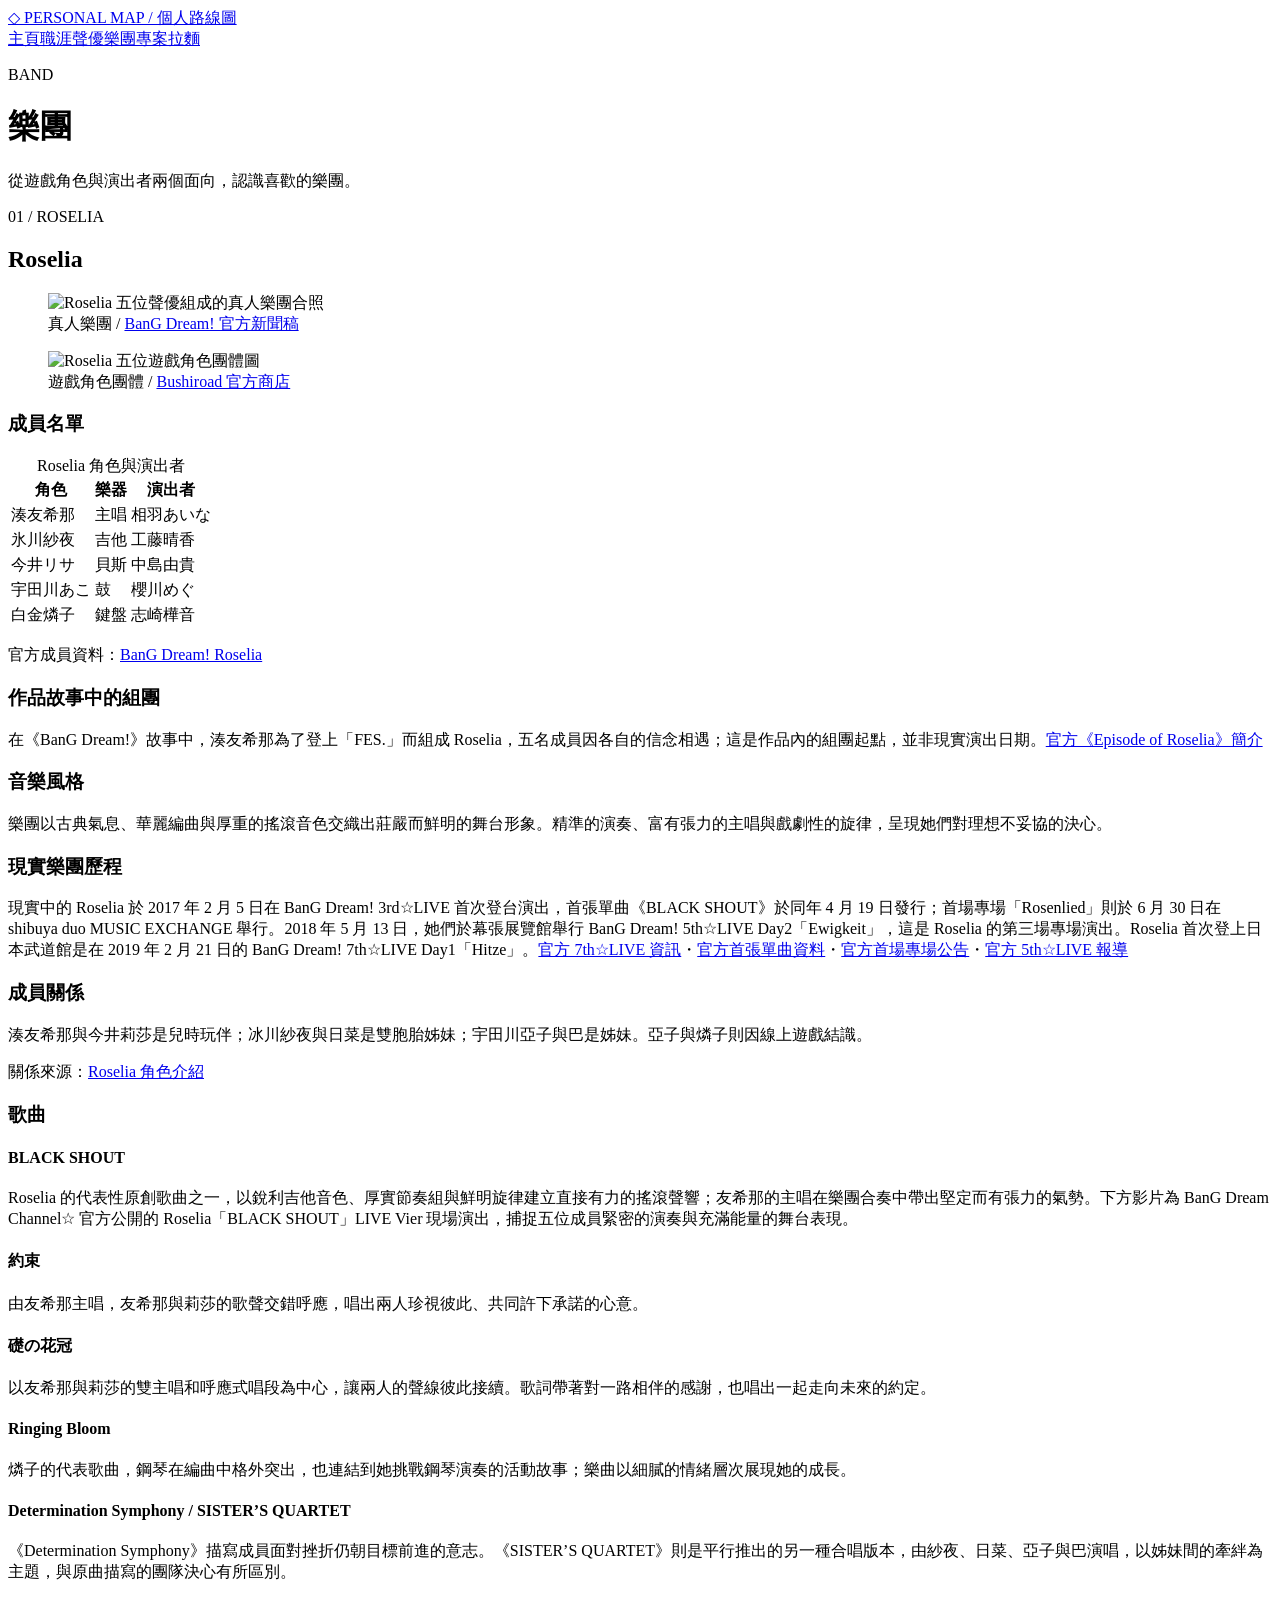
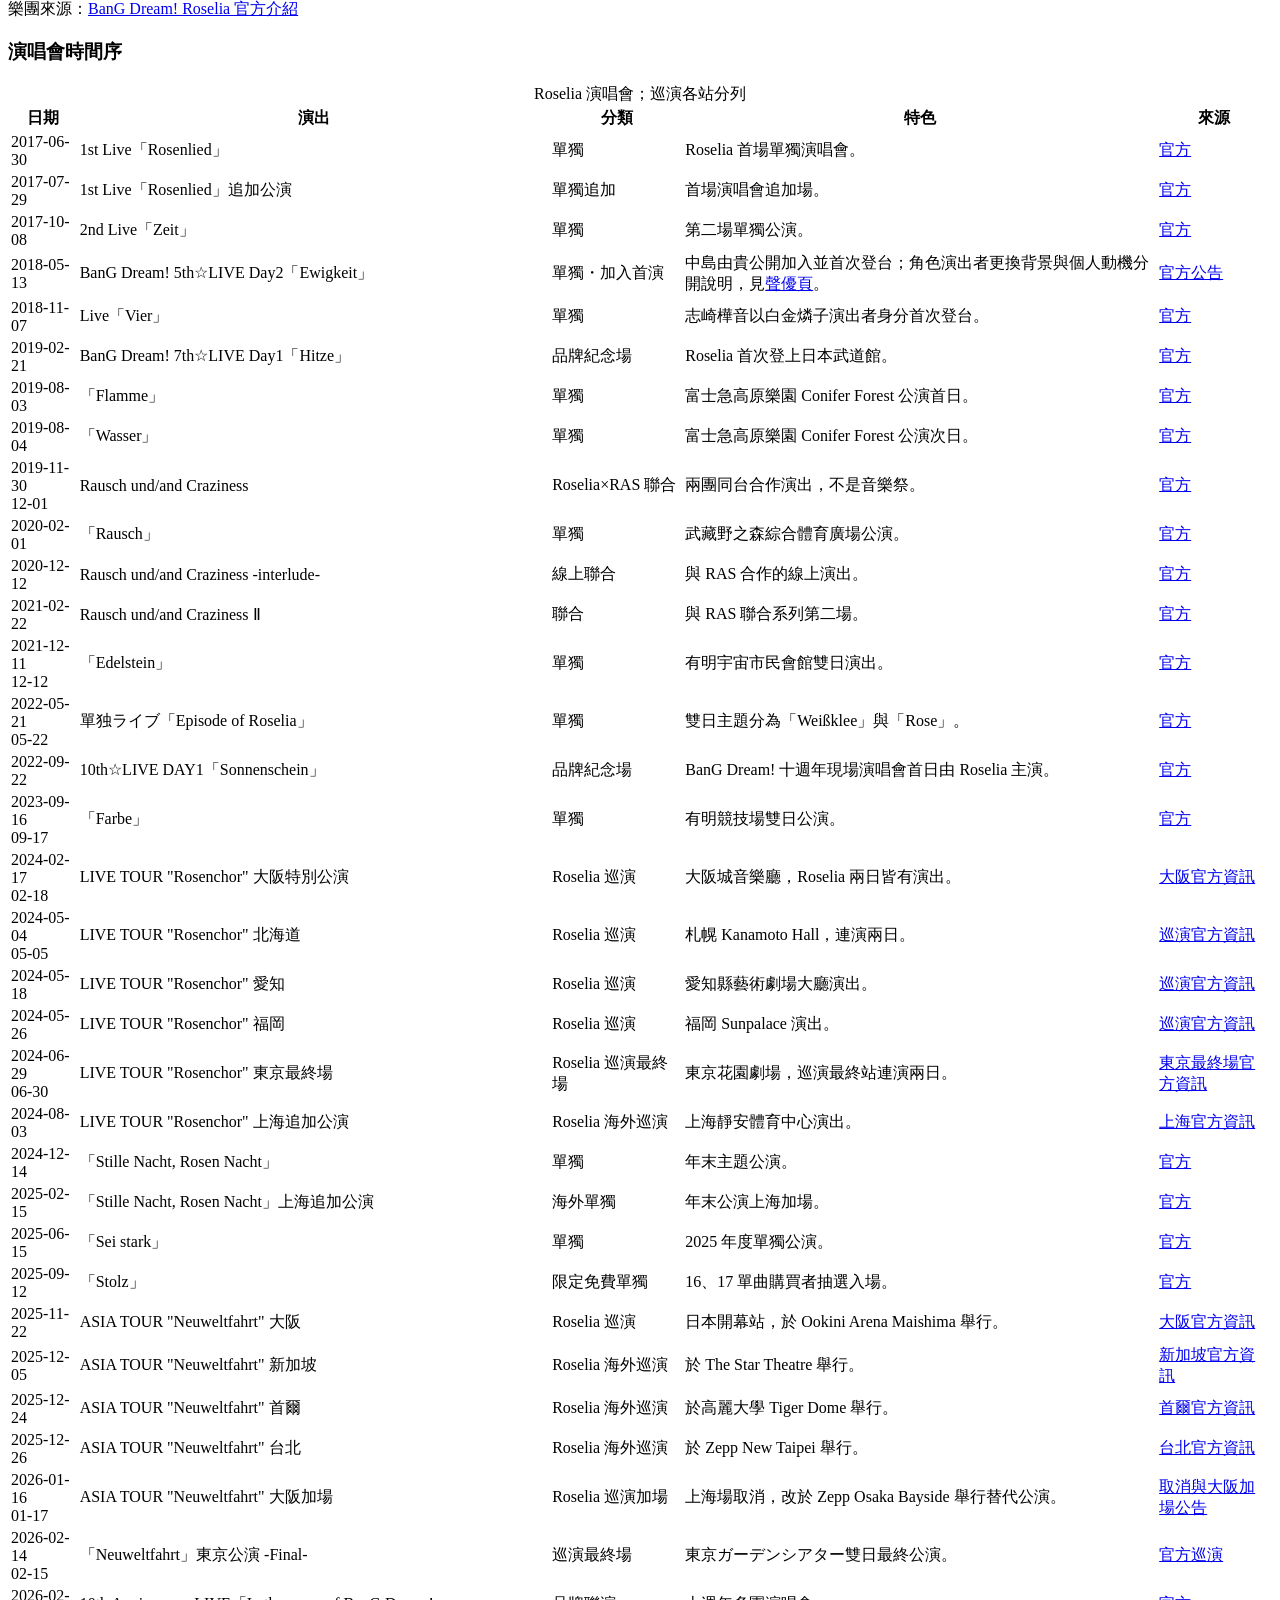
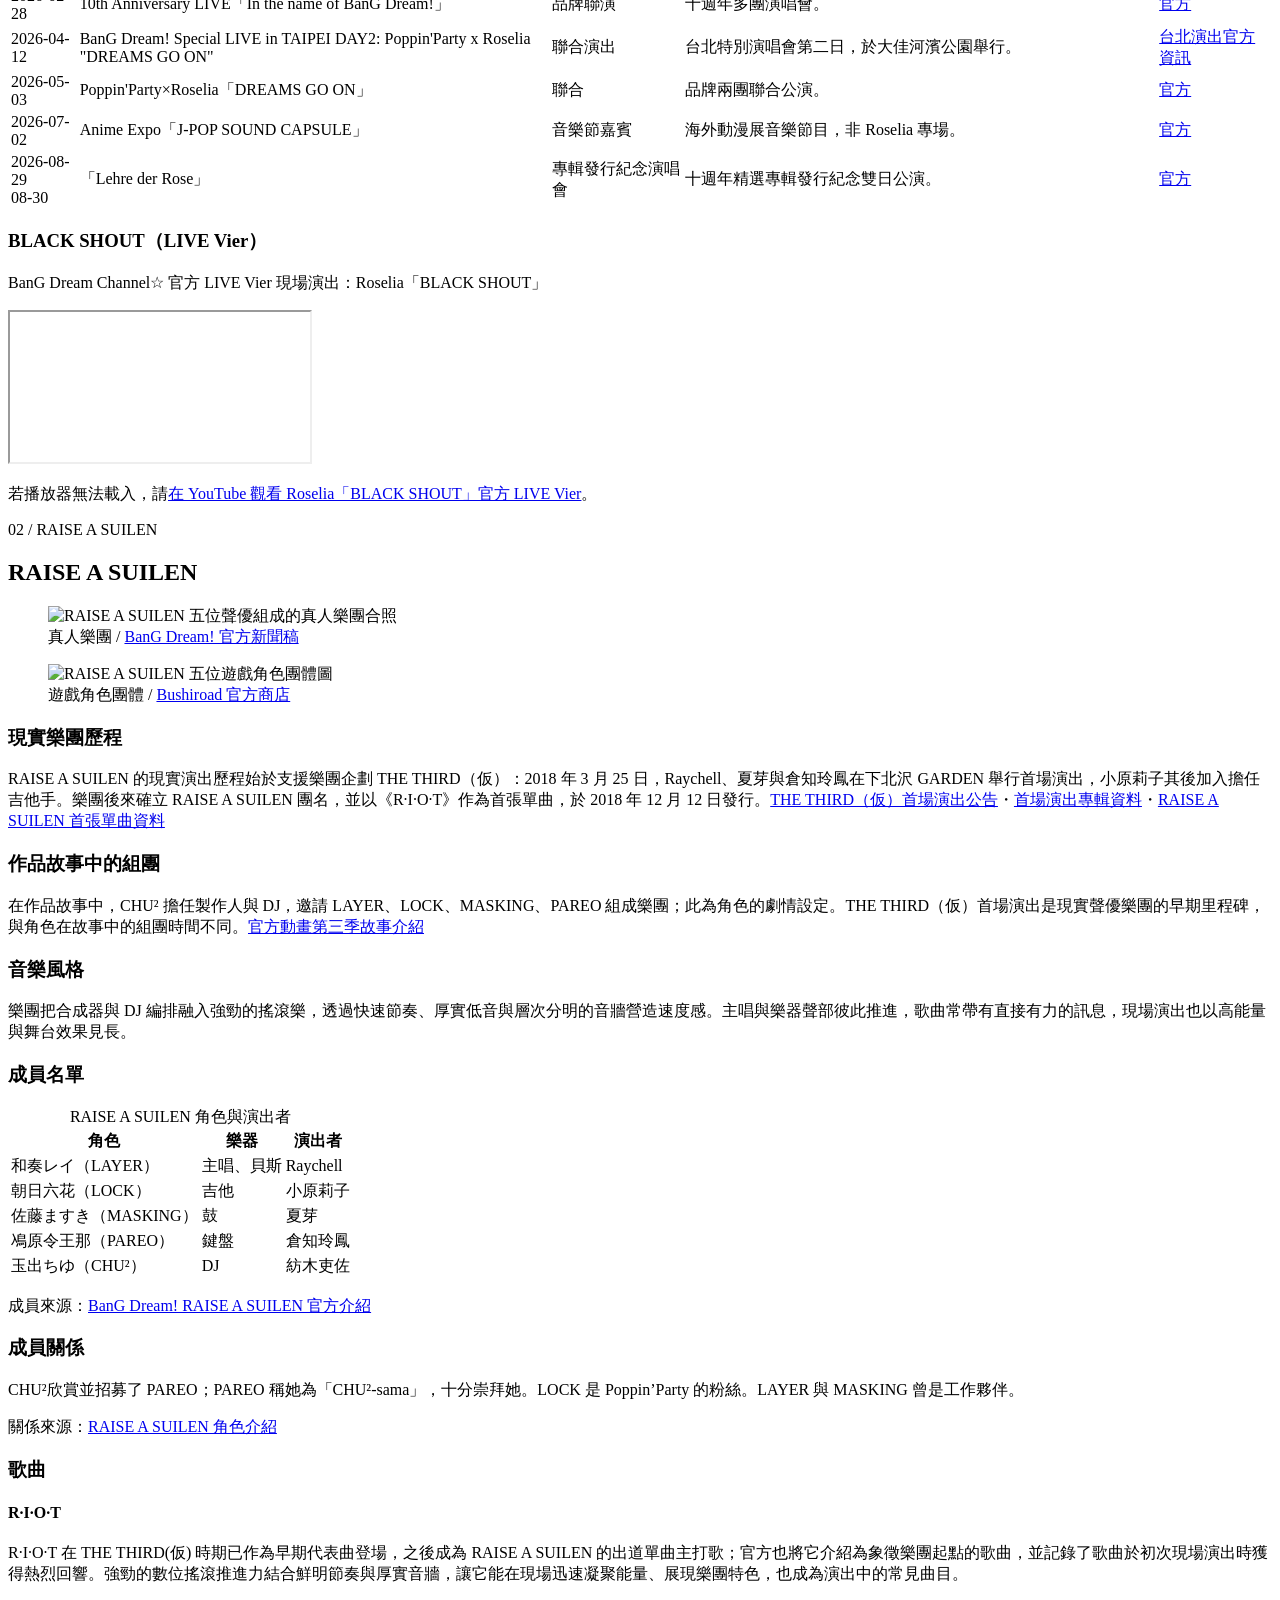
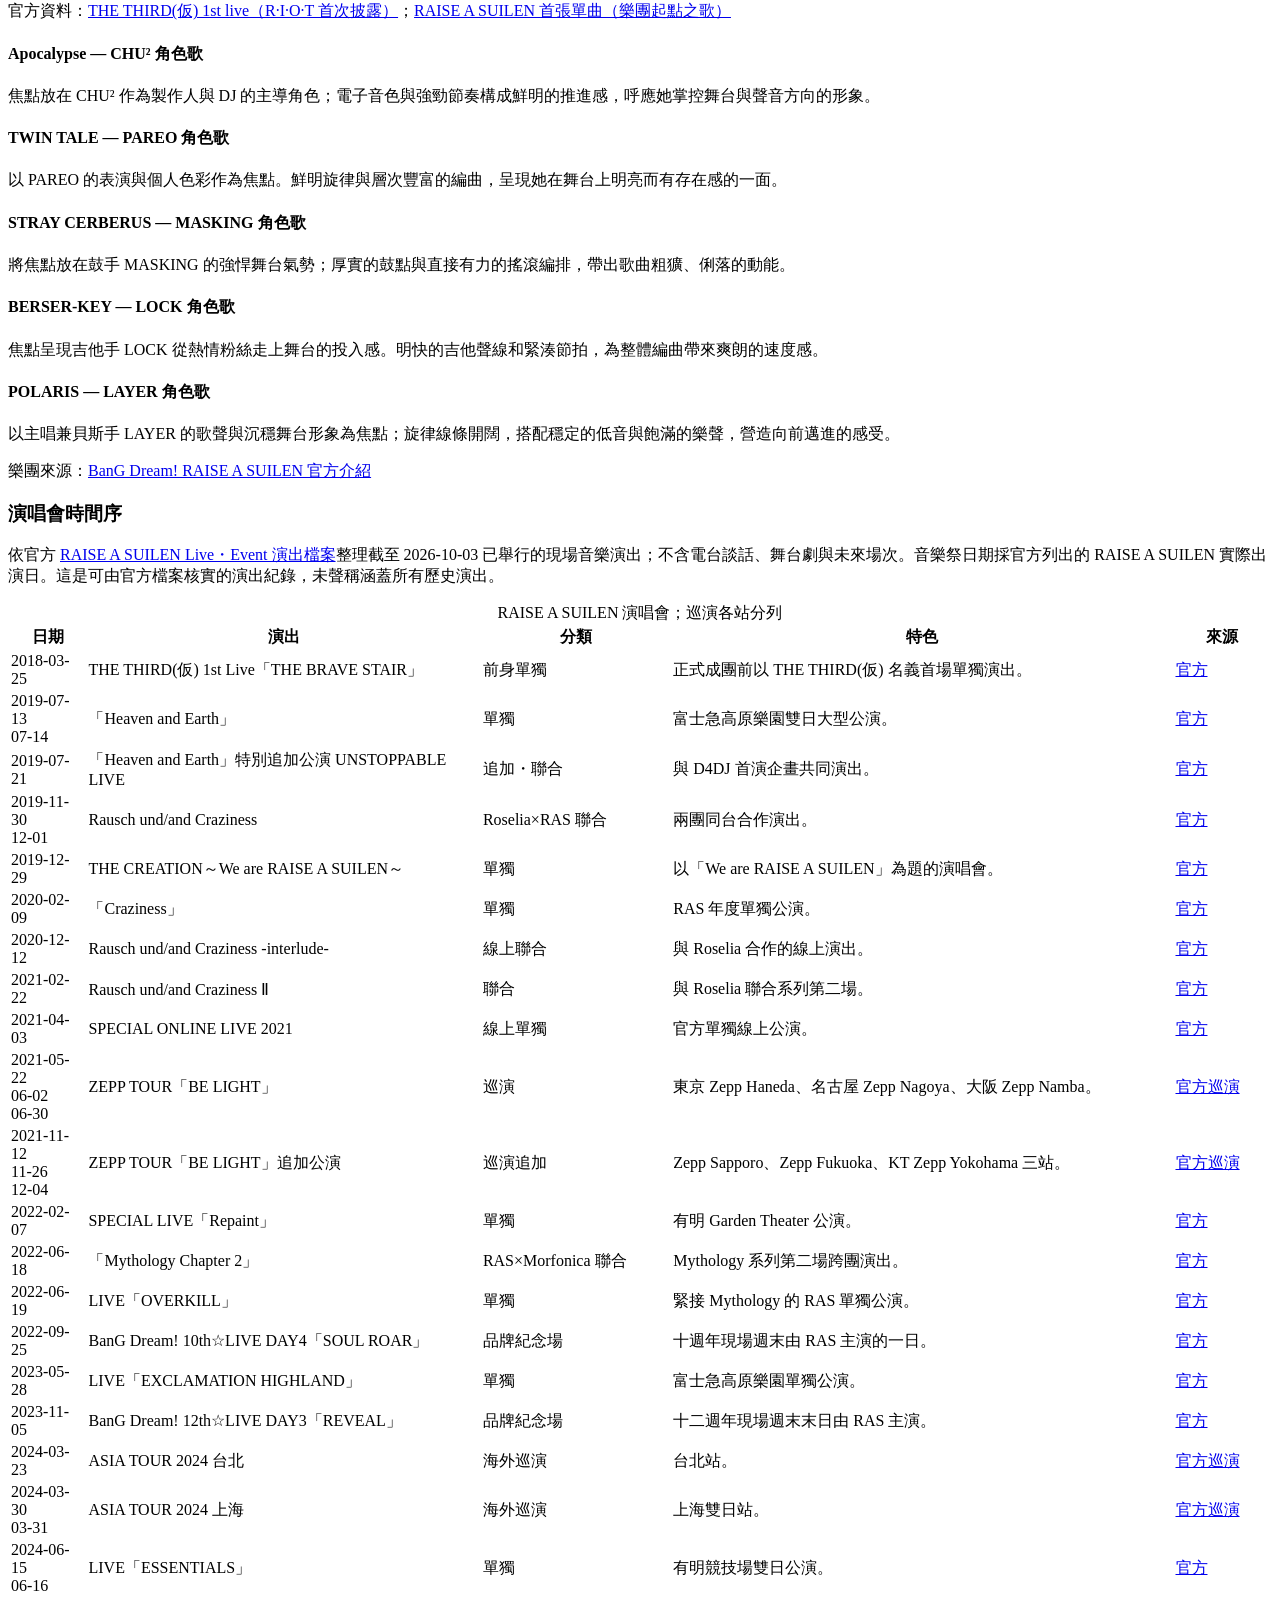
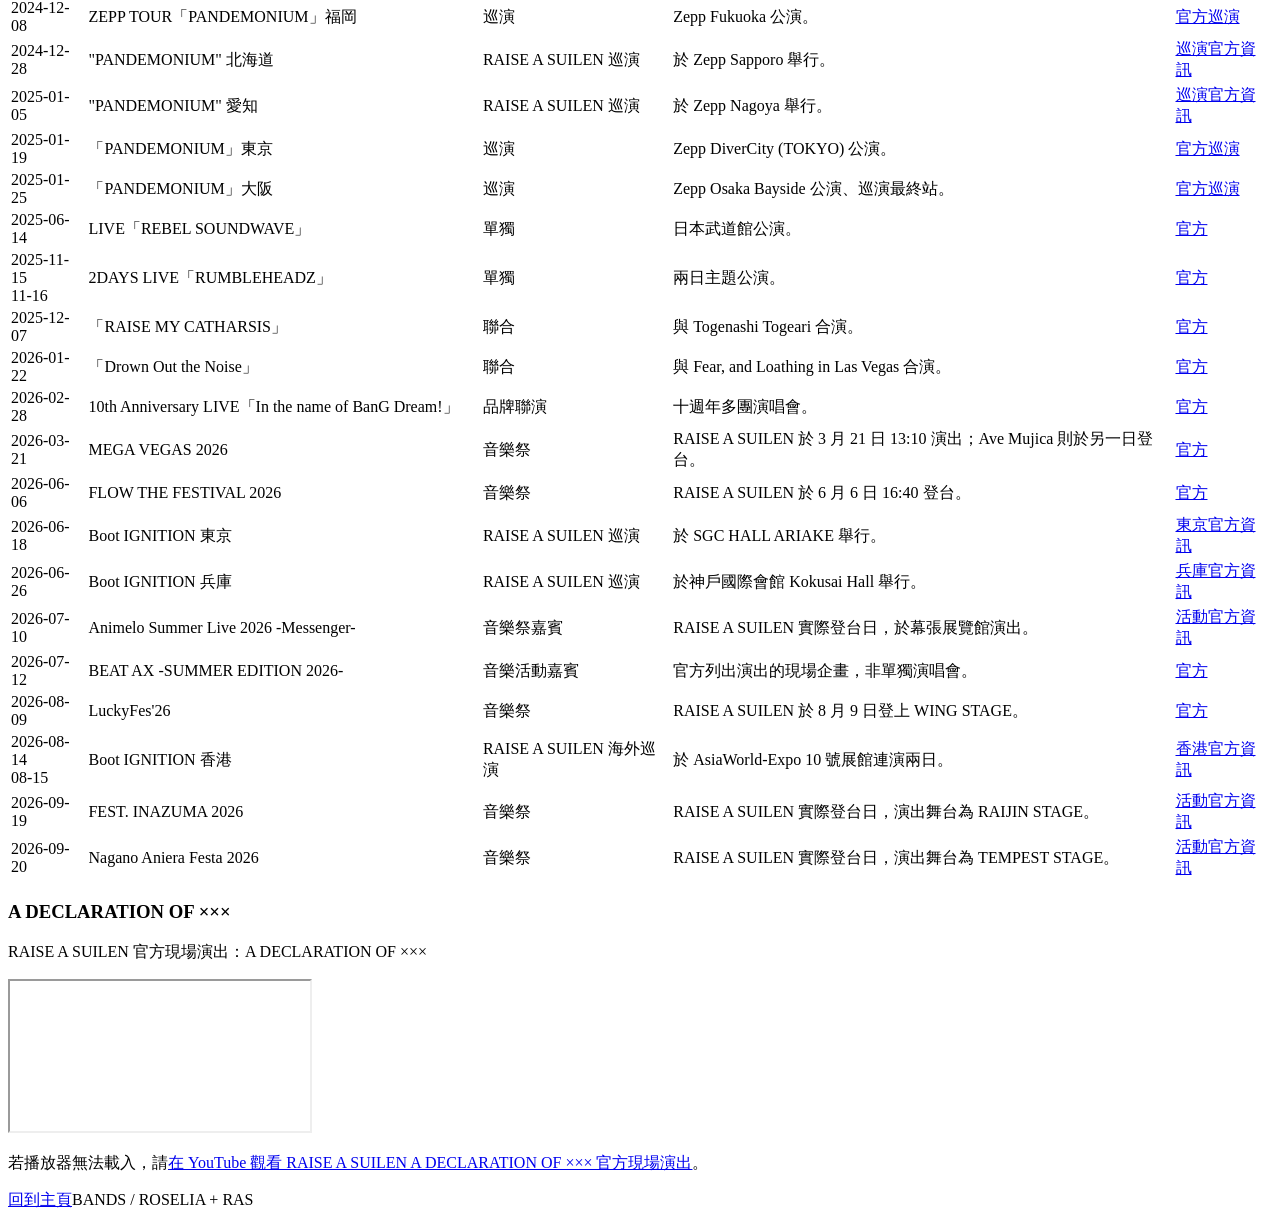
==== bands.html @ aba1ba52 "Correct Roselia live venues and RAS song labels" ====
<!doctype html>
<html lang="zh-Hant"><head><meta charset="utf-8"><meta name="viewport" content="width=device-width,initial-scale=1"><title>林玄棣｜樂團</title><link rel="stylesheet" href="style.css?v=music-3"><link rel="stylesheet" href="interior-layout.css?v=2"><link rel="stylesheet" href="bands-timeline.css?v=1"></head>
<body data-page="bands">
<div class="bands-backdrop" aria-hidden="true"><div class="bands-backdrop__image is-active"></div><div class="bands-backdrop__image"></div></div>
<div class="page"><header><a class="brand" href="index.html">◇ <span>PERSONAL MAP / 個人路線圖</span></a><nav aria-label="主要導覽"><a href="index.html">主頁</a><a href="career.html">職涯</a><a href="voice.html">聲優</a><a href="bands.html">樂團</a><a href="projects.html">專案</a><a href="ramen.html">拉麵</a></nav></header>
<main class="detail-main bands-page"><p class="mono" data-reveal>BAND</p><h1 data-reveal>樂團</h1><p class="detail-lead" data-reveal>從遊戲角色與演出者兩個面向，認識喜歡的樂團。</p>
<section class="band-section" id="roselia"><div data-reveal><p class="mono">01 / ROSELIA</p><h2>Roselia</h2></div>
<div class="band-photos"><figure data-reveal><img src="https://prcdn.freetls.fastly.net/release_image/14827/5651/14827-5651-c8d2b92e1f283f20a6f49b102847a77e-1000x666.jpg" alt="Roselia 五位聲優組成的真人樂團合照" loading="lazy" decoding="async"><figcaption>真人樂團 / <a href="https://prtimes.jp/main/html/rd/p/000005651.000014827.html" target="_blank" rel="noopener">BanG Dream! 官方新聞稿</a></figcaption></figure><figure data-reveal><img src="https://bushiroad-store.com/cdn/shop/files/2025_roselia_rgb_1400x.jpg?v=1749022330" alt="Roselia 五位遊戲角色團體圖" loading="lazy" decoding="async"><figcaption>遊戲角色團體 / <a href="https://bushiroad-store.com/pages/roselia" target="_blank" rel="noopener">Bushiroad 官方商店</a></figcaption></figure></div>
<div class="band-notes" data-reveal><h3>成員名單</h3><div class="member-wrap" data-reveal><table class="member-table"><caption>Roselia 角色與演出者</caption><thead><tr><th scope="col">角色</th><th scope="col">樂器</th><th scope="col">演出者</th></tr></thead><tbody><tr><td>湊友希那</td><td>主唱</td><td>相羽あいな</td></tr><tr><td>氷川紗夜</td><td>吉他</td><td>工藤晴香</td></tr><tr><td>今井リサ</td><td>貝斯</td><td>中島由貴</td></tr><tr><td>宇田川あこ</td><td>鼓</td><td>櫻川めぐ</td></tr><tr><td>白金燐子</td><td>鍵盤</td><td>志崎樺音</td></tr></tbody></table></div><p class="source-note">官方成員資料：<a href="https://bang-dream.com/artist/roselia/" target="_blank" rel="noopener">BanG Dream! Roselia</a></p><h3>作品故事中的組團</h3><p>在《BanG Dream!》故事中，湊友希那為了登上「FES.」而組成 Roselia，五名成員因各自的信念相遇；這是作品內的組團起點，並非現實演出日期。<a href="https://en.bang-dream.com/anime/roselia-movie/" target="_blank" rel="noopener">官方《Episode of Roselia》簡介</a></p><h3>音樂風格</h3><p>樂團以古典氣息、華麗編曲與厚重的搖滾音色交織出莊嚴而鮮明的舞台形象。精準的演奏、富有張力的主唱與戲劇性的旋律，呈現她們對理想不妥協的決心。</p><h3>現實樂團歷程</h3><p>現實中的 Roselia 於 2017 年 2 月 5 日在 BanG Dream! 3rd☆LIVE 首次登台演出，首張單曲《BLACK SHOUT》於同年 4 月 19 日發行；首場專場「Rosenlied」則於 6 月 30 日在 shibuya duo MUSIC EXCHANGE 舉行。2018 年 5 月 13 日，她們於幕張展覽館舉行 BanG Dream! 5th☆LIVE Day2「Ewigkeit」，這是 Roselia 的第三場專場演出。Roselia 首次登上日本武道館是在 2019 年 2 月 21 日的 BanG Dream! 7th☆LIVE Day1「Hitze」。<a href="https://bang-dream.com/7th-live/" target="_blank" rel="noopener">官方 7th☆LIVE 資訊</a>・<a href="https://bang-dream.com/discographies/94/" target="_blank" rel="noopener">官方首張單曲資料</a>・<a href="https://bang-dream.com/events/roselia-1st-live/" target="_blank" rel="noopener">官方首場專場公告</a>・<a href="https://bang-dream.com/news/152/" target="_blank" rel="noopener">官方 5th☆LIVE 報導</a></p><h3>成員關係</h3><p>湊友希那與今井莉莎是兒時玩伴；冰川紗夜與日菜是雙胞胎姊妹；宇田川亞子與巴是姊妹。亞子與燐子則因線上遊戲結識。</p><p class="source-note">關係來源：<a href="https://anime.bang-dream.com/3rd/character/roselia/" target="_blank" rel="noopener">Roselia 角色介紹</a></p><h3>&#27468;&#26354;</h3>
<div class="song-entry"><h4>BLACK SHOUT</h4><p>Roselia 的代表性原創歌曲之一，以銳利吉他音色、厚實節奏組與鮮明旋律建立直接有力的搖滾聲響；友希那的主唱在樂團合奏中帶出堅定而有張力的氣勢。下方影片為 BanG Dream Channel☆ 官方公開的 Roselia「BLACK SHOUT」LIVE Vier 現場演出，捕捉五位成員緊密的演奏與充滿能量的舞台表現。</p></div>
<div class="song-entry"><h4>&#32004;&#26463;</h4><p>由友希那主唱，友希那與莉莎的歌聲交錯呼應，唱出兩人珍視彼此、共同許下承諾的心意。</p></div>
<div class="song-entry"><h4>&#30990;&#12398;&#33457;&#20896;</h4><p>以友希那與莉莎的雙主唱和呼應式唱段為中心，讓兩人的聲線彼此接續。歌詞帶著對一路相伴的感謝，也唱出一起走向未來的約定。</p></div>
<div class="song-entry"><h4>Ringing Bloom</h4><p>燐子的代表歌曲，鋼琴在編曲中格外突出，也連結到她挑戰鋼琴演奏的活動故事；樂曲以細膩的情緒層次展現她的成長。</p></div>
<div class="song-entry"><h4>Determination Symphony / SISTER&#8217;S QUARTET</h4><p>《Determination Symphony》描寫成員面對挫折仍朝目標前進的意志。《SISTER’S QUARTET》則是平行推出的另一種合唱版本，由紗夜、日菜、亞子與巴演唱，以姊妹間的牽絆為主題，與原曲描寫的團隊決心有所區別。</p></div>
<p class="source-note">樂團來源：<a href="https://bang-dream.com/artist/roselia/" target="_blank" rel="noopener">BanG Dream! Roselia 官方介紹</a></p><h3>演唱會時間序</h3><div class="member-wrap"><table class="member-table concert-table"><caption>Roselia 演唱會；巡演各站分列</caption><thead><tr><th>日期</th><th>演出</th><th>分類</th><th>特色</th><th>來源</th></tr></thead><tbody>
<tr><td>2017-06-30</td><td>1st Live「Rosenlied」</td><td>單獨</td><td>Roselia 首場單獨演唱會。</td><td><a href="https://bang-dream.com/events/roselia-1st-live/">官方</a></td></tr><tr><td>2017-07-29</td><td>1st Live「Rosenlied」追加公演</td><td>單獨追加</td><td>首場演唱會追加場。</td><td><a href="https://bang-dream.com/events/roselia-1st-live-rosenlied-add/">官方</a></td></tr><tr><td>2017-10-08</td><td>2nd Live「Zeit」</td><td>單獨</td><td>第二場單獨公演。</td><td><a href="https://bang-dream.com/roselia-2nd-live">官方</a></td></tr><tr><td>2018-05-13</td><td>BanG Dream! 5th☆LIVE Day2「Ewigkeit」</td><td>單獨・加入首演</td><td>中島由貴公開加入並首次登台；角色演出者更換背景與個人動機分開說明，見<a href="voice.html#yuki">聲優頁</a>。</td><td><a href="https://bang-dream.com/news/152/">官方公告</a></td></tr><tr><td>2018-11-07</td><td>Live「Vier」</td><td>單獨</td><td>志崎樺音以白金燐子演出者身分首次登台。</td><td><a href="https://bang-dream.com/events/vier/">官方</a></td></tr><tr><td>2019-02-21</td><td>BanG Dream! 7th☆LIVE Day1「Hitze」</td><td>品牌紀念場</td><td>Roselia 首次登上日本武道館。</td><td><a href="https://bang-dream.com/7th-live/">官方</a></td></tr><tr><td>2019-08-03</td><td>「Flamme」</td><td>單獨</td><td>富士急高原樂園 Conifer Forest 公演首日。</td><td><a href="https://bang-dream.com/rose_sp">官方</a></td></tr><tr><td>2019-08-04</td><td>「Wasser」</td><td>單獨</td><td>富士急高原樂園 Conifer Forest 公演次日。</td><td><a href="https://bang-dream.com/rose_sp">官方</a></td></tr><tr><td>2019-11-30<br>12-01</td><td>Rausch und/and Craziness</td><td>Roselia×RAS 聯合</td><td>兩團同台合作演出，不是音樂祭。</td><td><a href="https://bang-dream.com/events/ruc/">官方</a></td></tr><tr><td>2020-02-01</td><td>「Rausch」</td><td>單獨</td><td>武藏野之森綜合體育廣場公演。</td><td><a href="https://bang-dream.com/events/roselia_rausch/">官方</a></td></tr><tr><td>2020-12-12</td><td>Rausch und/and Craziness -interlude-</td><td>線上聯合</td><td>與 RAS 合作的線上演出。</td><td><a href="https://bang-dream.com/events/ruc_interlude/">官方</a></td></tr><tr><td>2021-02-22</td><td>Rausch und/and Craziness Ⅱ</td><td>聯合</td><td>與 RAS 聯合系列第二場。</td><td><a href="https://bang-dream.com/events/ruc2/">官方</a></td></tr><tr><td>2021-12-11<br>12-12</td><td>「Edelstein」</td><td>單獨</td><td>有明宇宙市民會館雙日演出。</td><td><a href="https://bang-dream.com/events/roselia2021/">官方</a></td></tr><tr><td>2022-05-21<br>05-22</td><td>單独ライブ「Episode of Roselia」</td><td>單獨</td><td>雙日主題分為「Wei&#223;klee」與「Rose」。</td><td><a href="https://bang-dream.com/events/live_eor/">官方</a></td></tr><tr><td>2022-09-22</td><td>10th☆LIVE DAY1「Sonnenschein」</td><td>品牌紀念場</td><td>BanG Dream! 十週年現場演唱會首日由 Roselia 主演。</td><td><a href="https://bang-dream.com/10th-live">官方</a></td></tr><tr><td>2023-09-16<br>09-17</td><td>「Farbe」</td><td>單獨</td><td>有明競技場雙日公演。</td><td><a href="https://bang-dream.com/events/roselia_2023/">官方</a></td></tr><tr><td>2024-02-17<br>02-18</td><td>LIVE TOUR "Rosenchor" 大阪特別公演</td><td>Roselia 巡演</td><td>大阪城音樂廳，Roselia 兩日皆有演出。</td><td><a href="https://bang-dream.com/rosenchor-osaka/" target="_blank" rel="noopener">大阪官方資訊</a></td></tr><tr><td>2024-05-04<br>05-05</td><td>LIVE TOUR "Rosenchor" 北海道</td><td>Roselia 巡演</td><td>札幌 Kanamoto Hall，連演兩日。</td><td><a href="https://bang-dream.com/rosenchor/" target="_blank" rel="noopener">巡演官方資訊</a></td></tr><tr><td>2024-05-18</td><td>LIVE TOUR "Rosenchor" 愛知</td><td>Roselia 巡演</td><td>愛知縣藝術劇場大廳演出。</td><td><a href="https://bang-dream.com/rosenchor/" target="_blank" rel="noopener">巡演官方資訊</a></td></tr><tr><td>2024-05-26</td><td>LIVE TOUR "Rosenchor" 福岡</td><td>Roselia 巡演</td><td>福岡 Sunpalace 演出。</td><td><a href="https://bang-dream.com/rosenchor/" target="_blank" rel="noopener">巡演官方資訊</a></td></tr><tr><td>2024-06-29<br>06-30</td><td>LIVE TOUR "Rosenchor" 東京最終場</td><td>Roselia 巡演最終場</td><td>東京花園劇場，巡演最終站連演兩日。</td><td><a href="https://bang-dream.com/rosenchor-tokyo/" target="_blank" rel="noopener">東京最終場官方資訊</a></td></tr><tr><td>2024-08-03</td><td>LIVE TOUR "Rosenchor" 上海追加公演</td><td>Roselia 海外巡演</td><td>上海靜安體育中心演出。</td><td><a href="https://bang-dream.com/rosenchor-shanghai/" target="_blank" rel="noopener">上海官方資訊</a></td></tr><tr><td>2024-12-14</td><td>「Stille Nacht, Rosen Nacht」</td><td>單獨</td><td>年末主題公演。</td><td><a href="https://bang-dream.com/events/roselia2024winter/">官方</a></td></tr><tr><td>2025-02-15</td><td>「Stille Nacht, Rosen Nacht」上海追加公演</td><td>海外單獨</td><td>年末公演上海加場。</td><td><a href="https://bang-dream.com/events/rosen-nacht_shanghai/">官方</a></td></tr><tr><td>2025-06-15</td><td>「Sei stark」</td><td>單獨</td><td>2025 年度單獨公演。</td><td><a href="https://bang-dream.com/events/roselia2025live/">官方</a></td></tr><tr><td>2025-09-12</td><td>「Stolz」</td><td>限定免費單獨</td><td>16、17 單曲購買者抽選入場。</td><td><a href="https://bang-dream.com/events/roselia_2025free/">官方</a></td></tr><tr><td>2025-11-22</td><td>ASIA TOUR "Neuweltfahrt" 大阪</td><td>Roselia 巡演</td><td>日本開幕站，於 Ookini Arena Maishima 舉行。</td><td><a href="https://bang-dream.com/neuweltfahrt-osaka/" target="_blank" rel="noopener">大阪官方資訊</a></td></tr><tr><td>2025-12-05</td><td>ASIA TOUR "Neuweltfahrt" 新加坡</td><td>Roselia 海外巡演</td><td>於 The Star Theatre 舉行。</td><td><a href="https://bang-dream.com/neuweltfahrt-singapore/" target="_blank" rel="noopener">新加坡官方資訊</a></td></tr><tr><td>2025-12-24</td><td>ASIA TOUR "Neuweltfahrt" 首爾</td><td>Roselia 海外巡演</td><td>於高麗大學 Tiger Dome 舉行。</td><td><a href="https://bang-dream.com/neuweltfahrt-seoul/" target="_blank" rel="noopener">首爾官方資訊</a></td></tr><tr><td>2025-12-26</td><td>ASIA TOUR "Neuweltfahrt" 台北</td><td>Roselia 海外巡演</td><td>於 Zepp New Taipei 舉行。</td><td><a href="https://bang-dream.com/neuweltfahrt-taipei/" target="_blank" rel="noopener">台北官方資訊</a></td></tr><tr><td>2026-01-16<br>01-17</td><td>ASIA TOUR "Neuweltfahrt" 大阪加場</td><td>Roselia 巡演加場</td><td>上海場取消，改於 Zepp Osaka Bayside 舉行替代公演。</td><td><a href="https://bang-dream.com/neuweltfahrt-osaka-202601/" target="_blank" rel="noopener">取消與大阪加場公告</a></td></tr><tr><td>2026-02-14<br>02-15</td><td>「Neuweltfahrt」東京公演 -Final-</td><td>巡演最終場</td><td>東京ガーデンシアター雙日最終公演。</td><td><a href="https://bang-dream.com/neuweltfahrt-tokyo/">官方巡演</a></td></tr><tr><td>2026-02-28</td><td>10th Anniversary LIVE「In the name of BanG Dream!」</td><td>品牌聯演</td><td>十週年多團演唱會。</td><td><a href="https://bang-dream.com/events/bangdream-10th-anniversary-live/">官方</a></td></tr><tr><td>2026-04-12</td><td>BanG Dream! Special LIVE in TAIPEI DAY2: Poppin'Party x Roselia "DREAMS GO ON"</td><td>聯合演出</td><td>台北特別演唱會第二日，於大佳河濱公園舉行。</td><td><a href="https://bang-dream.com/bsl-taipei2026" target="_blank" rel="noopener">台北演出官方資訊</a></td></tr><tr><td>2026-05-03</td><td>Poppin&#039;Party×Roselia「DREAMS GO ON」</td><td>聯合</td><td>品牌兩團聯合公演。</td><td><a href="https://bang-dream.com/events/ppp-roselia2026/">官方</a></td></tr><tr><td>2026-07-02</td><td>Anime Expo「J-POP SOUND CAPSULE」</td><td>音樂節嘉賓</td><td>海外動漫展音樂節目，非 Roselia 專場。</td><td><a href="https://bang-dream.com/events/jsc2026/">官方</a></td></tr><tr><td>2026-08-29<br>08-30</td><td>「Lehre der Rose」</td><td>專輯發行紀念演唱會</td><td>十週年精選專輯發行紀念雙日公演。</td><td><a href="https://bang-dream.com/events/lehre-der-rose/">官方</a></td></tr>
</tbody></table></div></div>


<div class="video-block" data-reveal><h3>BLACK SHOUT（LIVE Vier）</h3><p class="video-credit">BanG Dream Channel☆ 官方 LIVE Vier 現場演出：Roselia「BLACK SHOUT」</p><div class="video-frame"><iframe src="https://www.youtube-nocookie.com/embed/p6XVF7fkoGM" title="Roselia「BLACK SHOUT」官方 LIVE Vier（BanG Dream Channel☆）" loading="lazy" referrerpolicy="strict-origin-when-cross-origin" allow="accelerometer; clipboard-write; encrypted-media; gyroscope; picture-in-picture; web-share" allowfullscreen></iframe></div><p class="source-note">若播放器無法載入，請<a href="https://www.youtube.com/watch?v=p6XVF7fkoGM" target="_blank" rel="noopener">在 YouTube 觀看 Roselia「BLACK SHOUT」官方 LIVE Vier</a>。</p></div>
</section>
<section class="band-section" id="ras"><div data-reveal><p class="mono">02 / RAISE A SUILEN</p><h2>RAISE A SUILEN</h2></div>
<div class="band-photos"><figure data-reveal><img src="https://prtimes.jp/i/14827/2502/resize/d14827-2502-326758-1.jpg" alt="RAISE A SUILEN 五位聲優組成的真人樂團合照" loading="lazy" decoding="async"><figcaption>真人樂團 / <a href="https://prtimes.jp/main/html/rd/p/000002502.000014827.html" target="_blank" rel="noopener">BanG Dream! 官方新聞稿</a></figcaption></figure><figure data-reveal><img src="https://bushiroad-store.com/cdn/shop/files/2025_RAS_RGB.jpg?v=1749022330" alt="RAISE A SUILEN 五位遊戲角色團體圖" loading="lazy" decoding="async"><figcaption>遊戲角色團體 / <a href="https://bushiroad-store.com/products/2000088873822" target="_blank" rel="noopener">Bushiroad 官方商店</a></figcaption></figure></div>
<div class="band-notes" data-reveal><h3>現實樂團歷程</h3><p>RAISE A SUILEN 的現實演出歷程始於支援樂團企劃 THE THIRD（仮）：2018 年 3 月 25 日，Raychell、夏芽與倉知玲鳳在下北沢 GARDEN 舉行首場演出，小原莉子其後加入擔任吉他手。樂團後來確立 RAISE A SUILEN 團名，並以《R·I·O·T》作為首張單曲，於 2018 年 12 月 12 日發行。<a href="https://bang-dream.com/events/the-third1strive/" target="_blank" rel="noopener">THE THIRD（仮）首場演出公告</a>・<a href="https://bang-dream.com/discographies/460/" target="_blank" rel="noopener">首場演出專輯資料</a>・<a href="https://bang-dream.com/discographies/634/" target="_blank" rel="noopener">RAISE A SUILEN 首張單曲資料</a></p><h3>作品故事中的組團</h3><p>在作品故事中，CHU² 擔任製作人與 DJ，邀請 LAYER、LOCK、MASKING、PAREO 組成樂團；此為角色的劇情設定。THE THIRD（仮）首場演出是現實聲優樂團的早期里程碑，與角色在故事中的組團時間不同。<a href="https://anime.bang-dream.com/3rd/story/" target="_blank" rel="noopener">官方動畫第三季故事介紹</a></p><h3>音樂風格</h3><p>樂團把合成器與 DJ 編排融入強勁的搖滾樂，透過快速節奏、厚實低音與層次分明的音牆營造速度感。主唱與樂器聲部彼此推進，歌曲常帶有直接有力的訊息，現場演出也以高能量與舞台效果見長。</p><h3>成員名單</h3><div class="member-wrap" data-reveal><table class="member-table"><caption>RAISE A SUILEN 角色與演出者</caption><thead><tr><th scope="col">角色</th><th scope="col">樂器</th><th scope="col">演出者</th></tr></thead><tbody><tr><td>和奏レイ（LAYER）</td><td>主唱、貝斯</td><td>Raychell</td></tr><tr><td>朝日六花（LOCK）</td><td>吉他</td><td>小原莉子</td></tr><tr><td>佐藤ますき（MASKING）</td><td>鼓</td><td>夏芽</td></tr><tr><td>鳰原令王那（PAREO）</td><td>鍵盤</td><td>倉知玲鳳</td></tr><tr><td>玉出ちゆ（CHU²）</td><td>DJ</td><td>紡木吏佐</td></tr></tbody></table></div><p class="source-note">成員來源：<a href="https://bang-dream.com/artist/raise-a-suilen/" target="_blank" rel="noopener">BanG Dream! RAISE A SUILEN 官方介紹</a></p><h3>成員關係</h3><p>CHU²欣賞並招募了 PAREO；PAREO 稱她為「CHU²-sama」，十分崇拜她。LOCK 是 Poppin’Party 的粉絲。LAYER 與 MASKING 曾是工作夥伴。</p><p class="source-note">關係來源：<a href="https://anime.bang-dream.com/3rd/character/raise-a-suilen/" target="_blank" rel="noopener">RAISE A SUILEN 角色介紹</a></p><h3>&#27468;&#26354;</h3>
<div class="song-entry"><h4>R·I·O·T</h4><p>R·I·O·T 在 THE THIRD(仮) 時期已作為早期代表曲登場，之後成為 RAISE A SUILEN 的出道單曲主打歌；官方也將它介紹為象徵樂團起點的歌曲，並記錄了歌曲於初次現場演出時獲得熱烈回響。強勁的數位搖滾推進力結合鮮明節奏與厚實音牆，讓它能在現場迅速凝聚能量、展現樂團特色，也成為演出中的常見曲目。</p><p class="source-note">官方資料：<a href="https://bang-dream.com/discographies/460/" target="_blank" rel="noopener">THE THIRD(仮) 1st live（R·I·O·T 首次披露）</a>；<a href="https://bang-dream.com/discographies/634/" target="_blank" rel="noopener">RAISE A SUILEN 首張單曲（樂團起點之歌）</a></p></div><div class="song-entry"><h4>Apocalypse &#8212; CHU&#178; &#35282;&#33394;&#27468;</h4><p>焦點放在 CHU² 作為製作人與 DJ 的主導角色；電子音色與強勁節奏構成鮮明的推進感，呼應她掌控舞台與聲音方向的形象。</p></div>
<div class="song-entry"><h4>TWIN TALE &#8212; PAREO &#35282;&#33394;&#27468;</h4><p>以 PAREO 的表演與個人色彩作為焦點。鮮明旋律與層次豐富的編曲，呈現她在舞台上明亮而有存在感的一面。</p></div>
<div class="song-entry"><h4>STRAY CERBERUS &#8212; MASKING &#35282;&#33394;&#27468;</h4><p>將焦點放在鼓手 MASKING 的強悍舞台氣勢；厚實的鼓點與直接有力的搖滾編排，帶出歌曲粗獷、俐落的動能。</p></div>
<div class="song-entry"><h4>BERSER-KEY &#8212; LOCK &#35282;&#33394;&#27468;</h4><p>焦點呈現吉他手 LOCK 從熱情粉絲走上舞台的投入感。明快的吉他聲線和緊湊節拍，為整體編曲帶來爽朗的速度感。</p></div>
<div class="song-entry"><h4>POLARIS &#8212; LAYER &#35282;&#33394;&#27468;</h4><p>以主唱兼貝斯手 LAYER 的歌聲與沉穩舞台形象為焦點；旋律線條開闊，搭配穩定的低音與飽滿的樂聲，營造向前邁進的感受。</p></div>
<p class="source-note">樂團來源：<a href="https://bang-dream.com/artist/raise-a-suilen/" target="_blank" rel="noopener">BanG Dream! RAISE A SUILEN 官方介紹</a></p><h3>演唱會時間序</h3><p class="source-note">依官方 <a href="https://bang-dream.com/events/?artist=raise-a-suilen" target="_blank" rel="noopener">RAISE A SUILEN Live・Event 演出檔案</a>整理截至 2026-10-03 已舉行的現場音樂演出；不含電台談話、舞台劇與未來場次。音樂祭日期採官方列出的 RAISE A SUILEN 實際出演日。這是可由官方檔案核實的演出紀錄，未聲稱涵蓋所有歷史演出。</p><div class="member-wrap"><table class="member-table concert-table"><caption>RAISE A SUILEN 演唱會；巡演各站分列</caption><thead><tr><th>日期</th><th>演出</th><th>分類</th><th>特色</th><th>來源</th></tr></thead><tbody>
<tr><td>2018-03-25</td><td>THE THIRD(仮) 1st Live「THE BRAVE STAIR」</td><td>前身單獨</td><td>正式成團前以 THE THIRD(仮) 名義首場單獨演出。</td><td><a href="https://bang-dream.com/events/the-third1strive/">官方</a></td></tr><tr><td>2019-07-13<br>07-14</td><td>「Heaven and Earth」</td><td>單獨</td><td>富士急高原樂園雙日大型公演。</td><td><a href="https://bang-dream.com/ras_sp/">官方</a></td></tr><tr><td>2019-07-21</td><td>「Heaven and Earth」特別追加公演 UNSTOPPABLE LIVE</td><td>追加・聯合</td><td>與 D4DJ 首演企畫共同演出。</td><td><a href="https://bang-dream.com/events/ras_d4dj1st/">官方</a></td></tr><tr><td>2019-11-30<br>12-01</td><td>Rausch und/and Craziness</td><td>Roselia×RAS 聯合</td><td>兩團同台合作演出。</td><td><a href="https://bang-dream.com/events/ruc/">官方</a></td></tr><tr><td>2019-12-29</td><td>THE CREATION～We are RAISE A SUILEN～</td><td>單獨</td><td>以「We are RAISE A SUILEN」為題的演唱會。</td><td><a href="https://bang-dream.com/events/the_creation/">官方</a></td></tr><tr><td>2020-02-09</td><td>「Craziness」</td><td>單獨</td><td>RAS 年度單獨公演。</td><td><a href="https://bang-dream.com/events/ras_craziness/">官方</a></td></tr><tr><td>2020-12-12</td><td>Rausch und/and Craziness -interlude-</td><td>線上聯合</td><td>與 Roselia 合作的線上演出。</td><td><a href="https://bang-dream.com/events/ruc_interlude/">官方</a></td></tr><tr><td>2021-02-22</td><td>Rausch und/and Craziness Ⅱ</td><td>聯合</td><td>與 Roselia 聯合系列第二場。</td><td><a href="https://bang-dream.com/events/ruc2/">官方</a></td></tr><tr><td>2021-04-03</td><td>SPECIAL ONLINE LIVE 2021</td><td>線上單獨</td><td>官方單獨線上公演。</td><td><a href="https://bang-dream.com/events/ras-pwst/">官方</a></td></tr><tr><td>2021-05-22<br>06-02<br>06-30</td><td>ZEPP TOUR「BE LIGHT」</td><td>巡演</td><td>東京 Zepp Haneda、名古屋 Zepp Nagoya、大阪 Zepp Namba。</td><td><a href="https://bang-dream.com/events/ras-tour2021/">官方巡演</a></td></tr><tr><td>2021-11-12<br>11-26<br>12-04</td><td>ZEPP TOUR「BE LIGHT」追加公演</td><td>巡演追加</td><td>Zepp Sapporo、Zepp Fukuoka、KT Zepp Yokohama 三站。</td><td><a href="https://bang-dream.com/events/ras-tour2021-encore/">官方巡演</a></td></tr><tr><td>2022-02-07</td><td>SPECIAL LIVE「Repaint」</td><td>單獨</td><td>有明 Garden Theater 公演。</td><td><a href="https://bang-dream.com/events/ras_repaint/">官方</a></td></tr><tr><td>2022-06-18</td><td>「Mythology Chapter 2」</td><td>RAS×Morfonica 聯合</td><td>Mythology 系列第二場跨團演出。</td><td><a href="https://bang-dream.com/events/mythology2/">官方</a></td></tr><tr><td>2022-06-19</td><td>LIVE「OVERKILL」</td><td>單獨</td><td>緊接 Mythology 的 RAS 單獨公演。</td><td><a href="https://bang-dream.com/events/ras_2022/">官方</a></td></tr><tr><td>2022-09-25</td><td>BanG Dream! 10th☆LIVE DAY4「SOUL ROAR」</td><td>品牌紀念場</td><td>十週年現場週末由 RAS 主演的一日。</td><td><a href="https://bang-dream.com/10th-live">官方</a></td></tr><tr><td>2023-05-28</td><td>LIVE「EXCLAMATION HIGHLAND」</td><td>單獨</td><td>富士急高原樂園單獨公演。</td><td><a href="https://bang-dream.com/events/ras_2023/">官方</a></td></tr><tr><td>2023-11-05</td><td>BanG Dream! 12th☆LIVE DAY3「REVEAL」</td><td>品牌紀念場</td><td>十二週年現場週末末日由 RAS 主演。</td><td><a href="https://bang-dream.com/12th-live">官方</a></td></tr><tr><td>2024-03-23</td><td>ASIA TOUR 2024 台北</td><td>海外巡演</td><td>台北站。</td><td><a href="https://bang-dream.com/events/ras-asiatour2024/">官方巡演</a></td></tr><tr><td>2024-03-30<br>03-31</td><td>ASIA TOUR 2024 上海</td><td>海外巡演</td><td>上海雙日站。</td><td><a href="https://bang-dream.com/events/ras-asiatour2024/">官方巡演</a></td></tr><tr><td>2024-06-15<br>06-16</td><td>LIVE「ESSENTIALS」</td><td>單獨</td><td>有明競技場雙日公演。</td><td><a href="https://bang-dream.com/events/ras_2024/">官方</a></td></tr><tr><td>2024-12-08</td><td>ZEPP TOUR「PANDEMONIUM」福岡</td><td>巡演</td><td>Zepp Fukuoka 公演。</td><td><a href="https://bang-dream.com/events/ras-tour2024-2025/">官方巡演</a></td></tr><tr><td>2024-12-28</td><td>"PANDEMONIUM" 北海道</td><td>RAISE A SUILEN 巡演</td><td>於 Zepp Sapporo 舉行。</td><td><a href="https://bang-dream.com/events/ras-tour2024-2025/" target="_blank" rel="noopener">巡演官方資訊</a></td></tr><tr><td>2025-01-05</td><td>"PANDEMONIUM" 愛知</td><td>RAISE A SUILEN 巡演</td><td>於 Zepp Nagoya 舉行。</td><td><a href="https://bang-dream.com/events/ras-tour2024-2025/" target="_blank" rel="noopener">巡演官方資訊</a></td></tr><tr><td>2025-01-19</td><td>「PANDEMONIUM」東京</td><td>巡演</td><td>Zepp DiverCity (TOKYO) 公演。</td><td><a href="https://bang-dream.com/events/ras-tour2024-2025/">官方巡演</a></td></tr><tr><td>2025-01-25</td><td>「PANDEMONIUM」大阪</td><td>巡演</td><td>Zepp Osaka Bayside 公演、巡演最終站。</td><td><a href="https://bang-dream.com/events/ras-tour2024-2025/">官方巡演</a></td></tr><tr><td>2025-06-14</td><td>LIVE「REBEL SOUNDWAVE」</td><td>單獨</td><td>日本武道館公演。</td><td><a href="https://bang-dream.com/events/ras_2025/">官方</a></td></tr><tr><td>2025-11-15<br>11-16</td><td>2DAYS LIVE「RUMBLEHEADZ」</td><td>單獨</td><td>兩日主題公演。</td><td><a href="https://bang-dream.com/events/ras_2025live/">官方</a></td></tr><tr><td>2025-12-07</td><td>「RAISE MY CATHARSIS」</td><td>聯合</td><td>與 Togenashi Togeari 合演。</td><td><a href="https://bang-dream.com/events/ras-togetoge/">官方</a></td></tr><tr><td>2026-01-22</td><td>「Drown Out the Noise」</td><td>聯合</td><td>與 Fear, and Loathing in Las Vegas 合演。</td><td><a href="https://bang-dream.com/events/ras-vegas2026/">官方</a></td></tr><tr><td>2026-02-28</td><td>10th Anniversary LIVE「In the name of BanG Dream!」</td><td>品牌聯演</td><td>十週年多團演唱會。</td><td><a href="https://bang-dream.com/events/bangdream-10th-anniversary-live/">官方</a></td></tr><tr><td>2026-03-21</td><td>MEGA VEGAS 2026</td><td>音樂祭</td><td>RAISE A SUILEN 於 3 月 21 日 13:10 演出；Ave Mujica 則於另一日登台。</td><td><a href="https://bang-dream.com/events/megavegas2026/">官方</a></td></tr><tr><td>2026-06-06</td><td>FLOW THE FESTIVAL 2026</td><td>音樂祭</td><td>RAISE A SUILEN 於 6 月 6 日 16:40 登台。</td><td><a href="https://bang-dream.com/events/flowthefestival2026/">官方</a></td></tr><tr><td>2026-06-18</td><td>Boot IGNITION 東京</td><td>RAISE A SUILEN 巡演</td><td>於 SGC HALL ARIAKE 舉行。</td><td><a href="https://bang-dream.com/ras_2026_tokyo/">東京官方資訊</a></td></tr><tr><td>2026-06-26</td><td>Boot IGNITION 兵庫</td><td>RAISE A SUILEN 巡演</td><td>於神戶國際會館 Kokusai Hall 舉行。</td><td><a href="https://bang-dream.com/ras_2026_hyogo/">兵庫官方資訊</a></td></tr><tr><td>2026-07-10</td><td>Animelo Summer Live 2026 -Messenger-</td><td>音樂祭嘉賓</td><td>RAISE A SUILEN 實際登台日，於幕張展覽館演出。</td><td><a href="https://bang-dream.com/events/asl2026/" target="_blank" rel="noopener">活動官方資訊</a></td></tr><tr><td>2026-07-12</td><td>BEAT AX -SUMMER EDITION 2026-</td><td>音樂活動嘉賓</td><td>官方列出演出的現場企畫，非單獨演唱會。</td><td><a href="https://bang-dream.com/events/25941/">官方</a></td></tr><tr><td>2026-08-09</td><td>LuckyFes'26</td><td>音樂祭</td><td>RAISE A SUILEN 於 8 月 9 日登上 WING STAGE。</td><td><a href="https://bang-dream.com/events/luckyfes2026/">官方</a></td></tr><tr><td>2026-08-14<br>08-15</td><td>Boot IGNITION 香港</td><td>RAISE A SUILEN 海外巡演</td><td>於 AsiaWorld-Expo 10 號展館連演兩日。</td><td><a href="https://bang-dream.com/ras_2026_hongkong/">香港官方資訊</a></td></tr><tr><td>2026-09-19</td><td>FEST. INAZUMA 2026</td><td>音樂祭</td><td>RAISE A SUILEN 實際登台日，演出舞台為 RAIJIN STAGE。</td><td><a href="https://bang-dream.com/events/fest-inazuma2026/" target="_blank" rel="noopener">活動官方資訊</a></td></tr><tr><td>2026-09-20</td><td>Nagano Aniera Festa 2026</td><td>音樂祭</td><td>RAISE A SUILEN 實際登台日，演出舞台為 TEMPEST STAGE。</td><td><a href="https://bang-dream.com/events/anierafesta2026/" target="_blank" rel="noopener">活動官方資訊</a></td></tr>
</tbody></table></div></div>


<div class="video-block" data-reveal><h3>A DECLARATION OF &#x00D7;&#x00D7;&#x00D7;</h3><p class="video-credit">RAISE A SUILEN &#x5B98;&#x65B9;&#x73FE;&#x5834;&#x6F14;&#x51FA;&#xFF1A;A DECLARATION OF &#x00D7;&#x00D7;&#x00D7;</p><div class="video-frame"><iframe src="https://www.youtube-nocookie.com/embed/gGUPMlP8TnI" title="RAISE A SUILEN A DECLARATION OF &#x00D7;&#x00D7;&#x00D7; &#x5B98;&#x65B9;&#x73FE;&#x5834;&#x6F14;&#x51FA;" loading="lazy" referrerpolicy="strict-origin-when-cross-origin" allow="accelerometer; clipboard-write; encrypted-media; gyroscope; picture-in-picture; web-share" allowfullscreen></iframe></div><p class="source-note">&#x82E5;&#x64AD;&#x653E;&#x5668;&#x7121;&#x6CD5;&#x8F09;&#x5165;&#xFF0C;&#x8ACB<a href="https://www.youtube.com/watch?v=gGUPMlP8TnI" target="_blank" rel="noopener">&#x5728; YouTube &#x89C0;&#x770B; RAISE A SUILEN A DECLARATION OF &#x00D7;&#x00D7;&#x00D7; &#x5B98;&#x65B9;&#x73FE;&#x5834;&#x6F14;&#x51FA;</a>&#x3002;</p></div>
</section>
</main><footer><a href="index.html">回到主頁</a><span>BANDS / ROSELIA + RAS</span></footer></div><script src="bands-timeline.js?v=1" defer></script><script src="bands-background.js?v=bands-3" defer></script><script src="pages.js?v=motion-2"></script><script src="bands-player.js?v=music-4" defer></script><script src="navigation.js?v=3" defer></script></body></html>
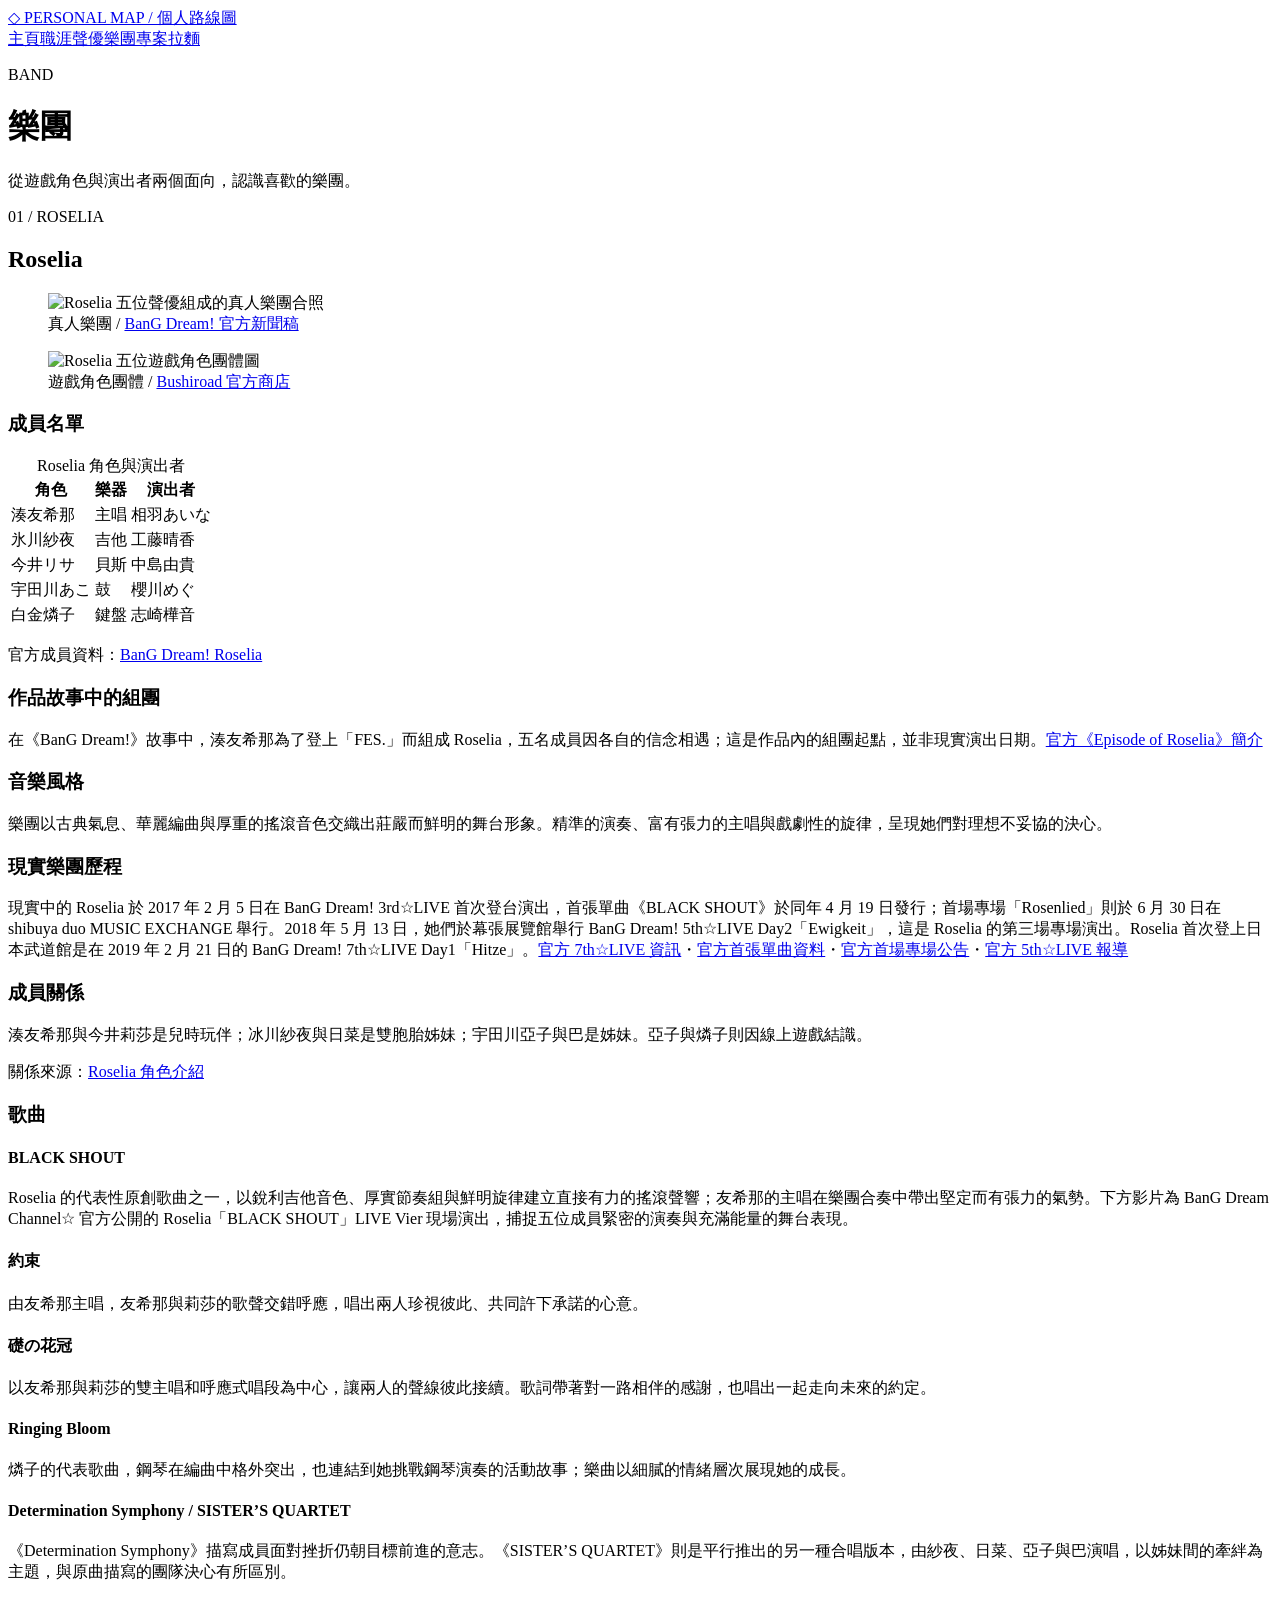
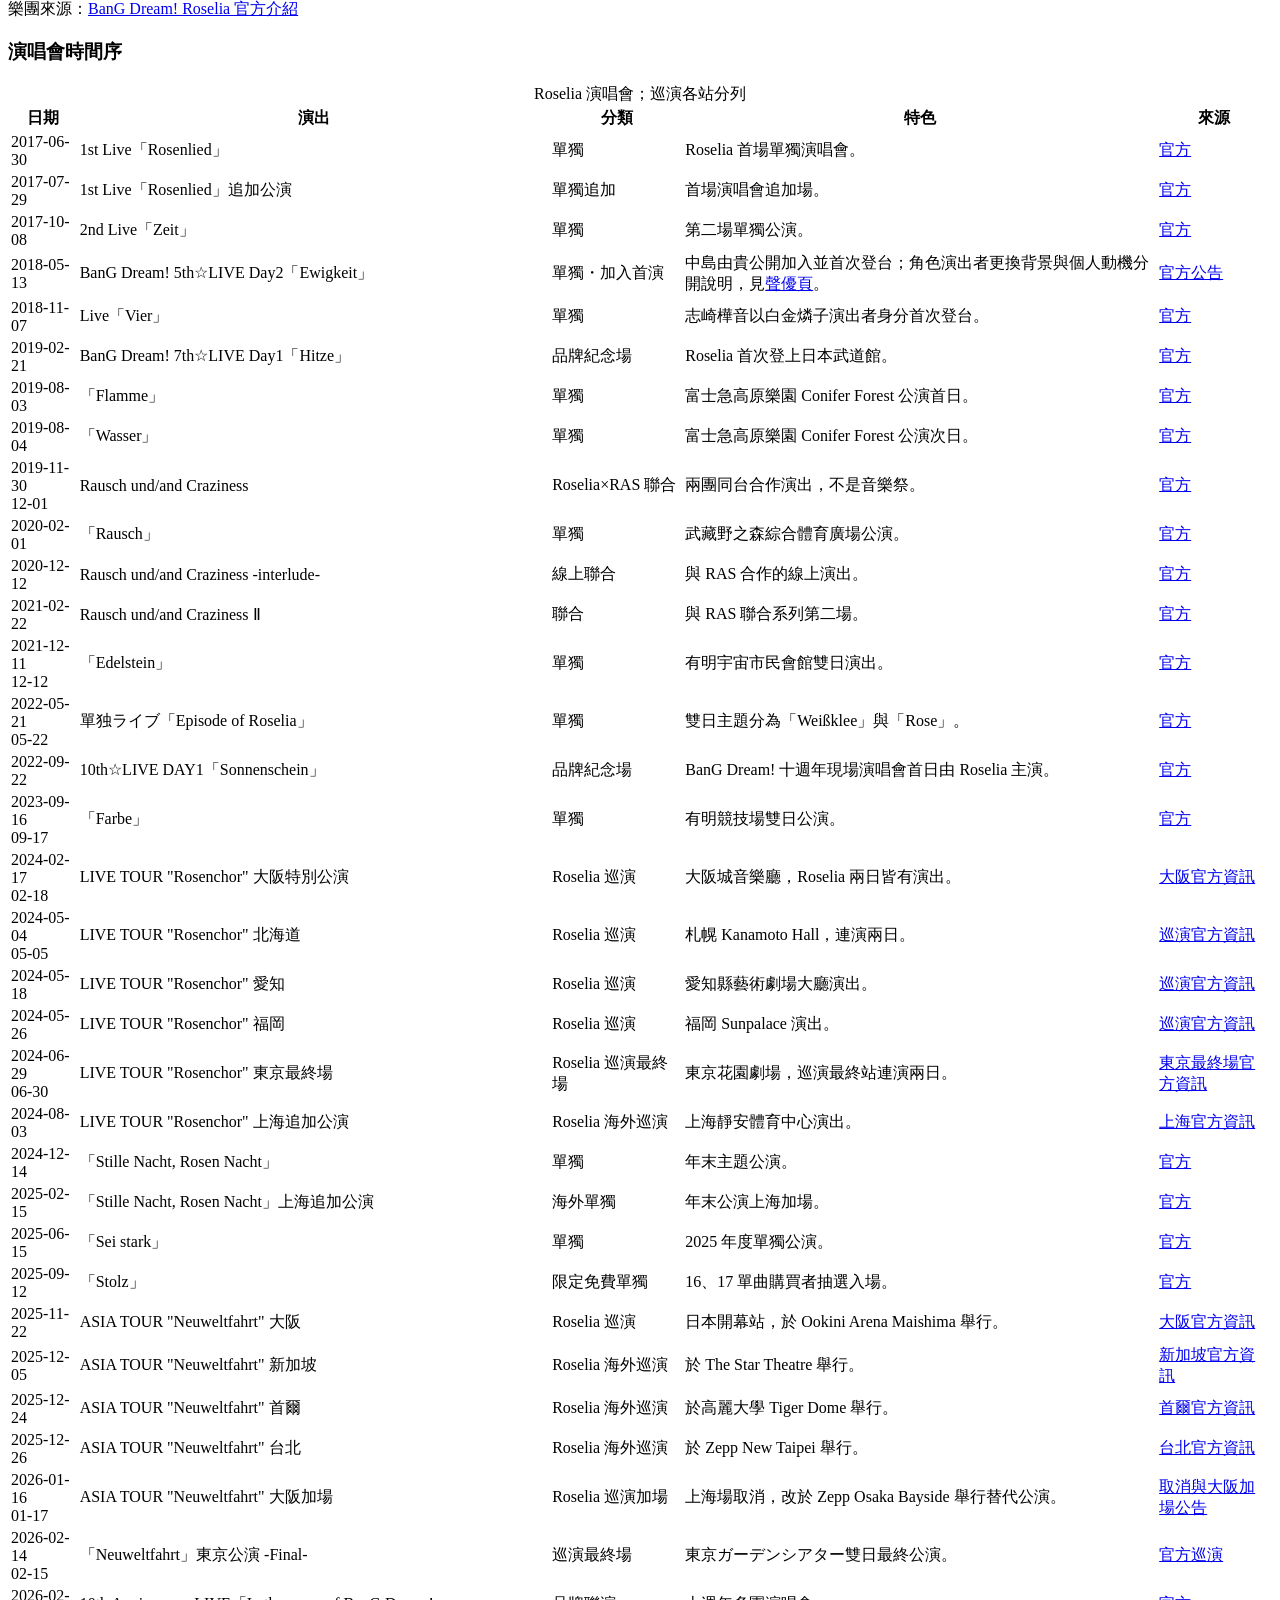
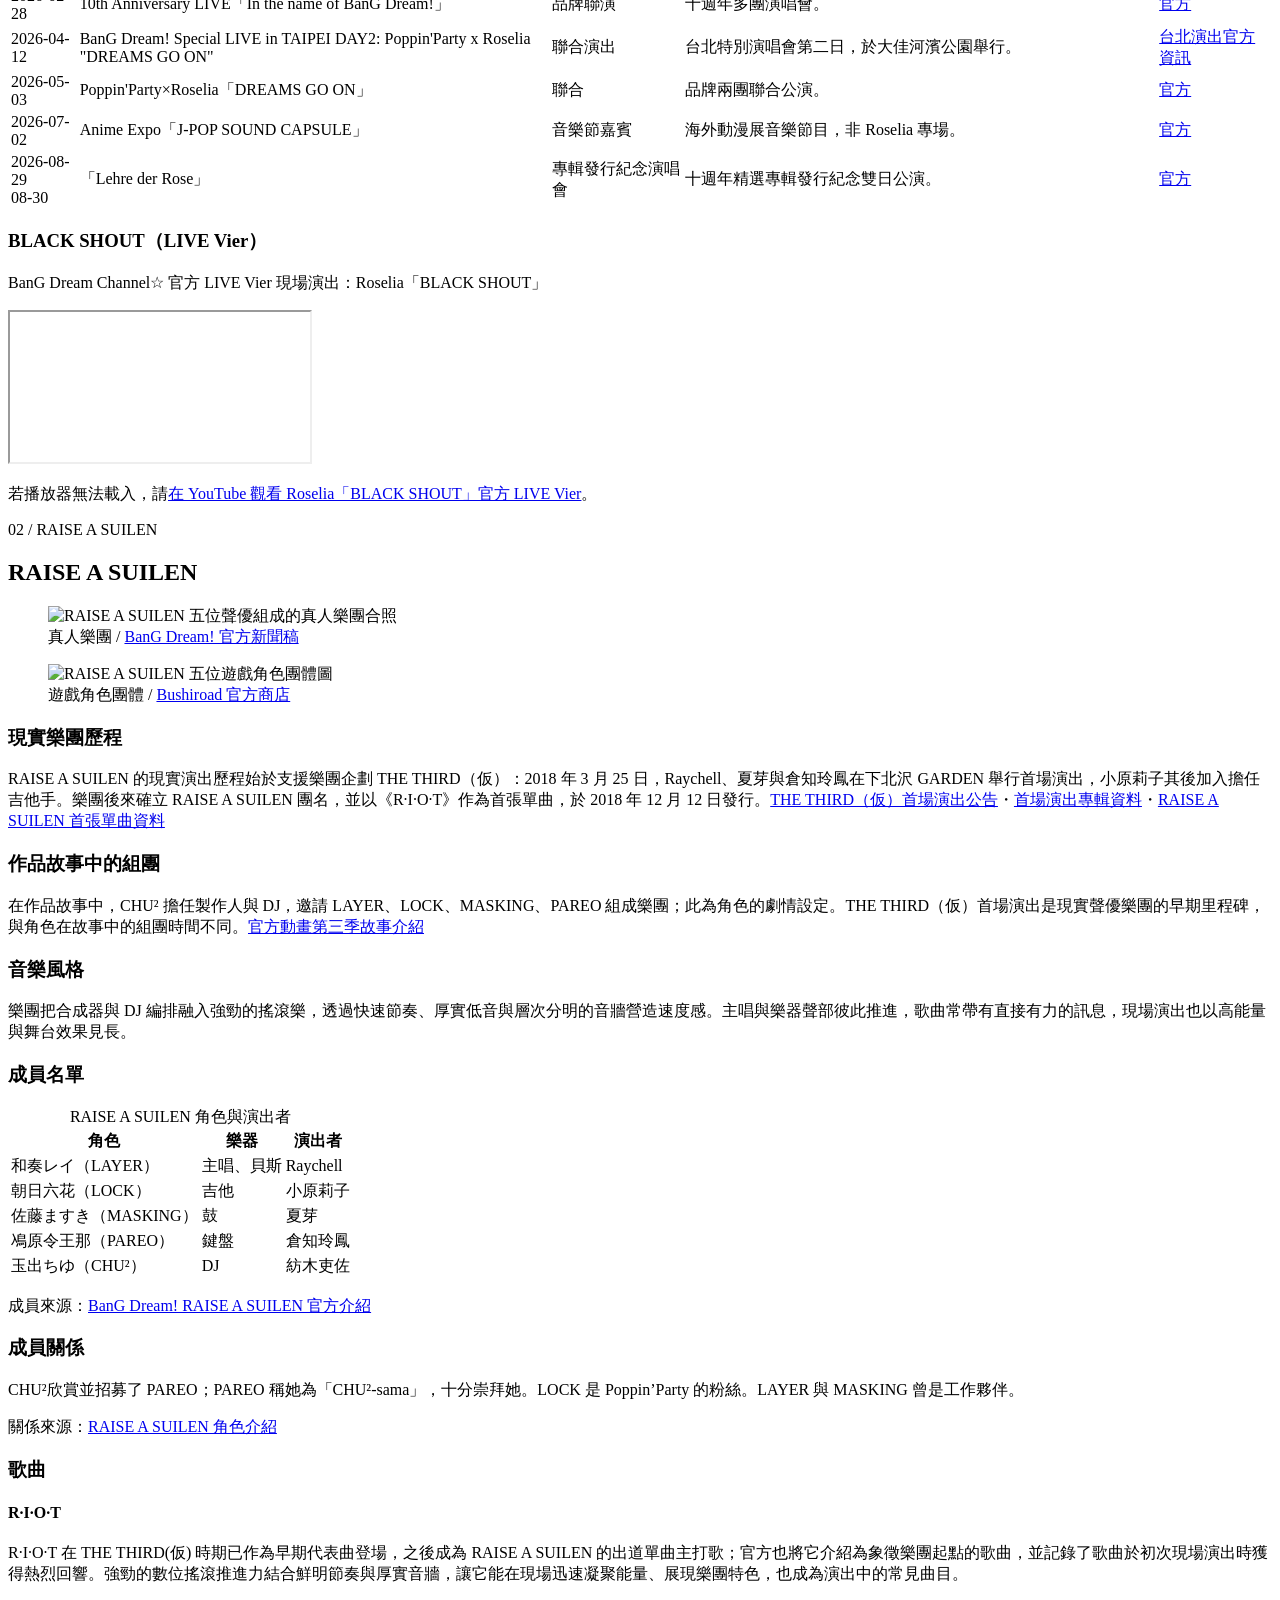
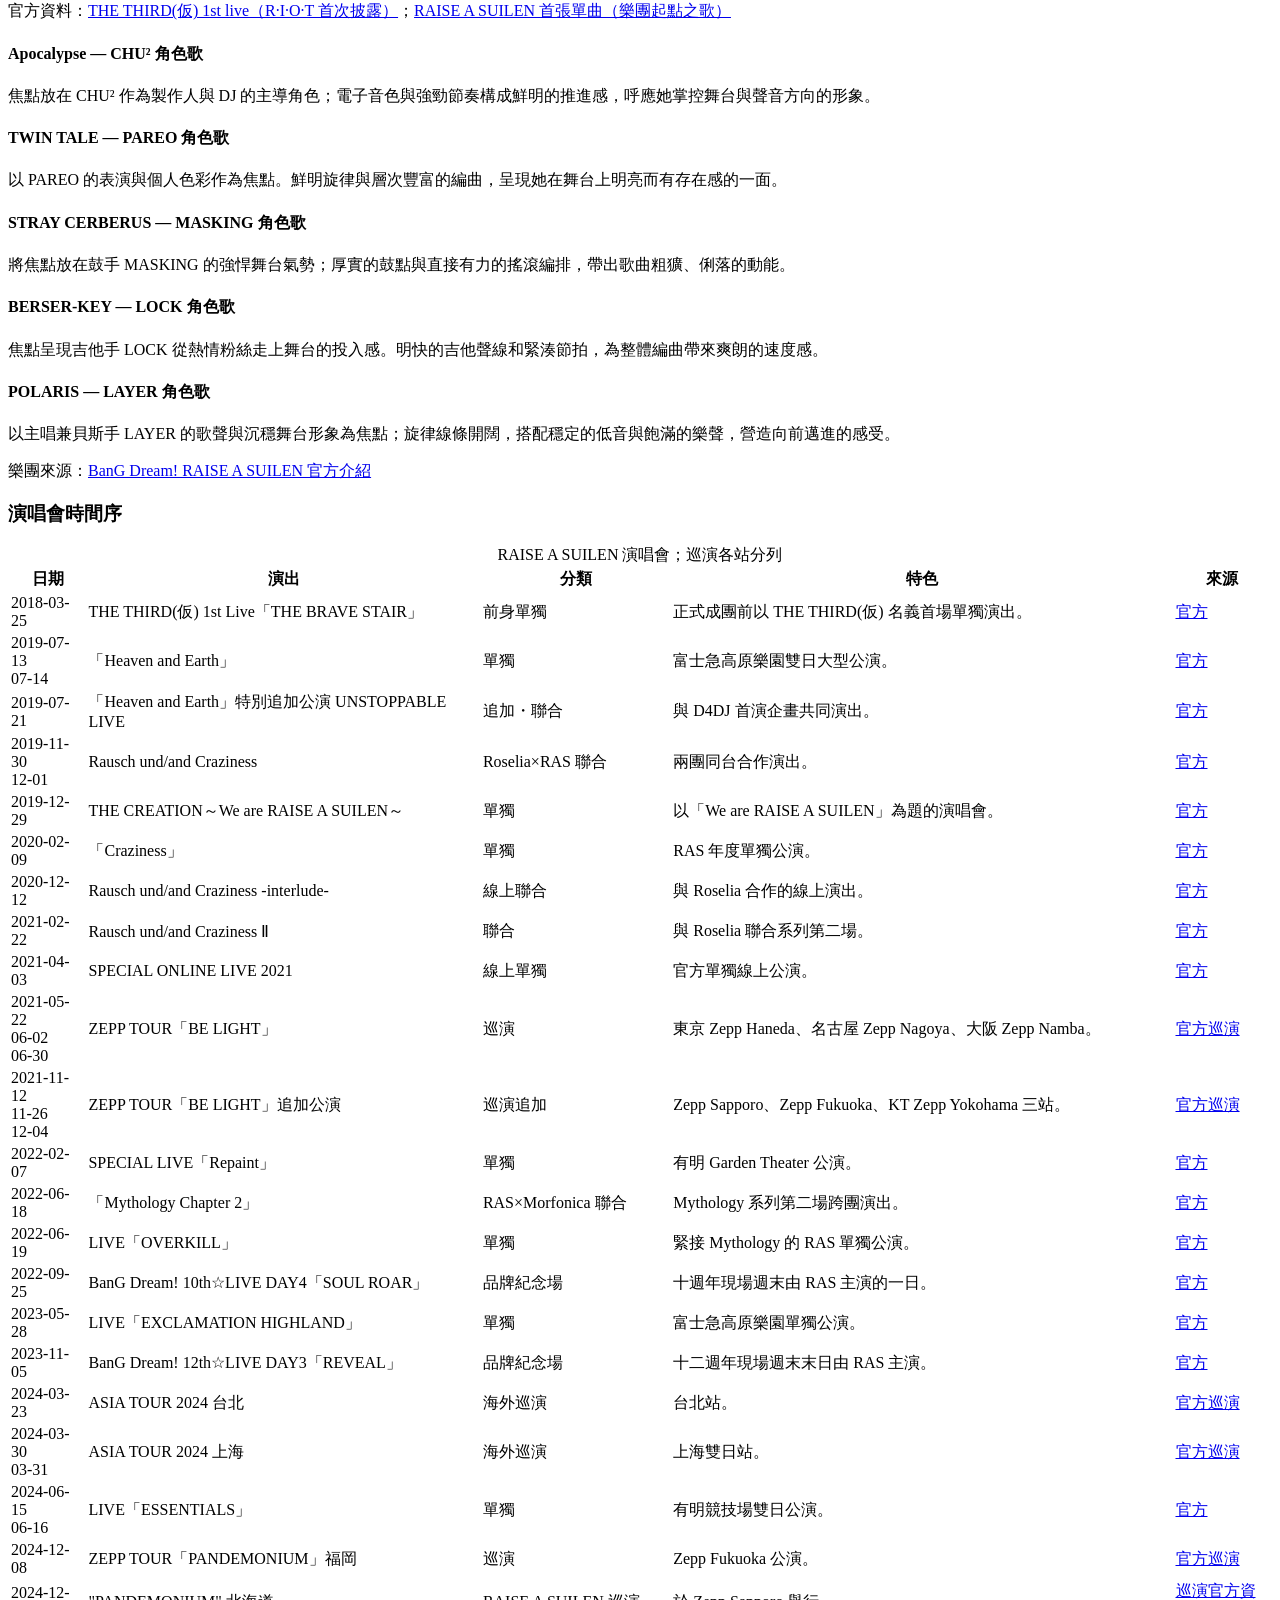
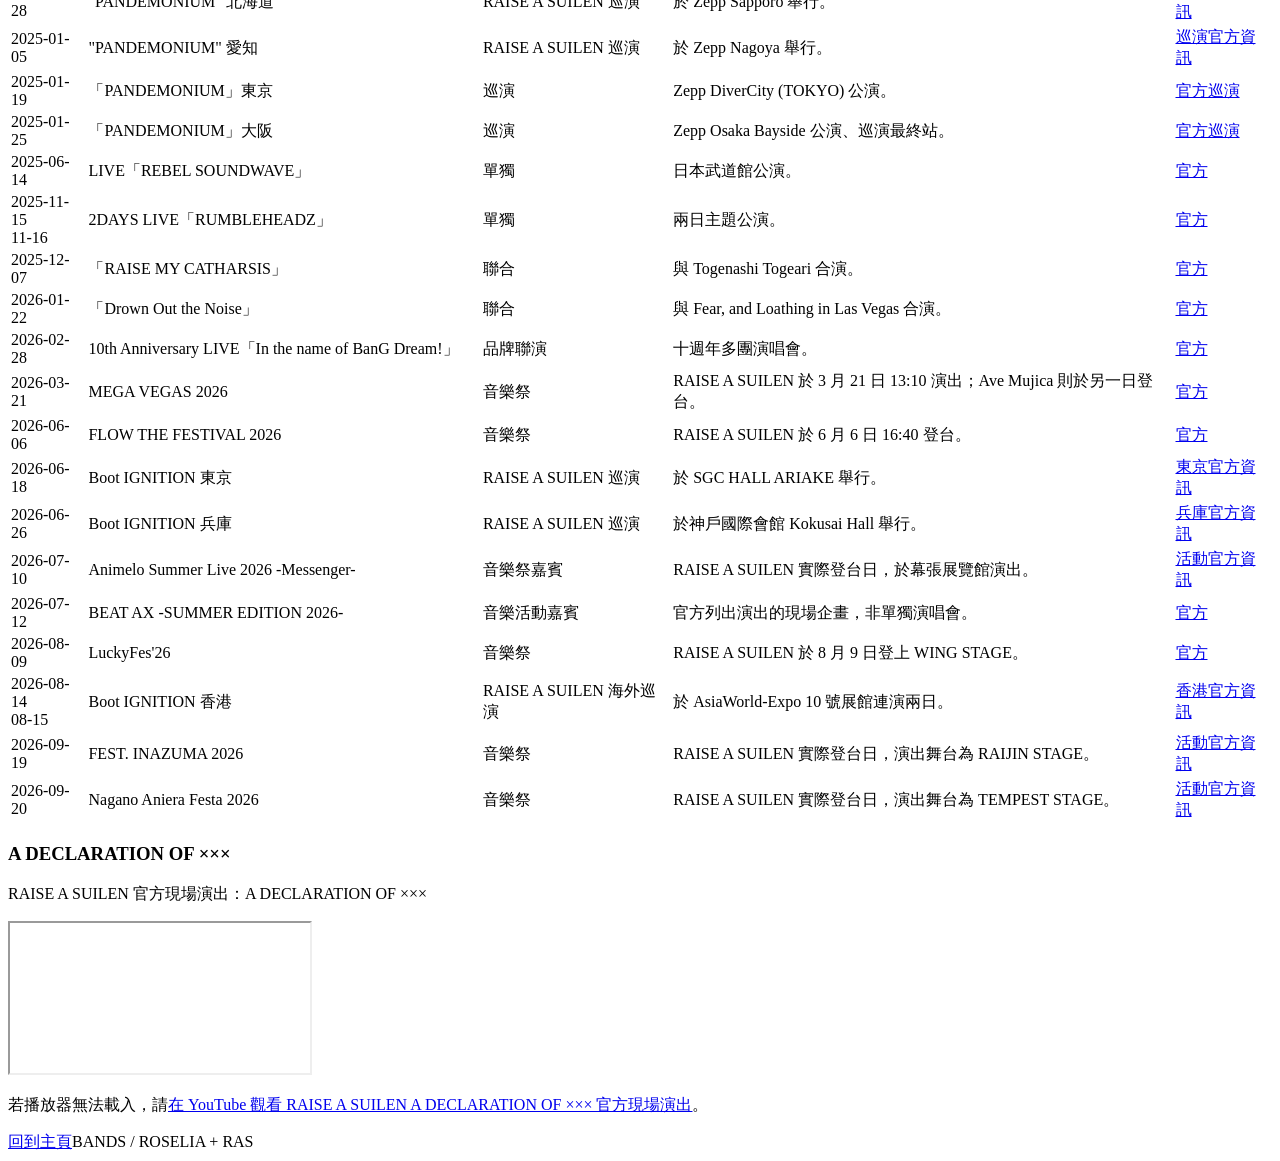
==== commit d41ecbb3: "Remove RAS chronology disclaimer" ====
--- a/bands.html
+++ b/bands.html
@@ -27,7 +27,7 @@
 <div class="song-entry"><h4>STRAY CERBERUS &#8212; MASKING &#35282;&#33394;&#27468;</h4><p>將焦點放在鼓手 MASKING 的強悍舞台氣勢；厚實的鼓點與直接有力的搖滾編排，帶出歌曲粗獷、俐落的動能。</p></div>
 <div class="song-entry"><h4>BERSER-KEY &#8212; LOCK &#35282;&#33394;&#27468;</h4><p>焦點呈現吉他手 LOCK 從熱情粉絲走上舞台的投入感。明快的吉他聲線和緊湊節拍，為整體編曲帶來爽朗的速度感。</p></div>
 <div class="song-entry"><h4>POLARIS &#8212; LAYER &#35282;&#33394;&#27468;</h4><p>以主唱兼貝斯手 LAYER 的歌聲與沉穩舞台形象為焦點；旋律線條開闊，搭配穩定的低音與飽滿的樂聲，營造向前邁進的感受。</p></div>
-<p class="source-note">樂團來源：<a href="https://bang-dream.com/artist/raise-a-suilen/" target="_blank" rel="noopener">BanG Dream! RAISE A SUILEN 官方介紹</a></p><h3>演唱會時間序</h3><p class="source-note">依官方 <a href="https://bang-dream.com/events/?artist=raise-a-suilen" target="_blank" rel="noopener">RAISE A SUILEN Live・Event 演出檔案</a>整理截至 2026-10-03 已舉行的現場音樂演出；不含電台談話、舞台劇與未來場次。音樂祭日期採官方列出的 RAISE A SUILEN 實際出演日。這是可由官方檔案核實的演出紀錄，未聲稱涵蓋所有歷史演出。</p><div class="member-wrap"><table class="member-table concert-table"><caption>RAISE A SUILEN 演唱會；巡演各站分列</caption><thead><tr><th>日期</th><th>演出</th><th>分類</th><th>特色</th><th>來源</th></tr></thead><tbody>
+<p class="source-note">樂團來源：<a href="https://bang-dream.com/artist/raise-a-suilen/" target="_blank" rel="noopener">BanG Dream! RAISE A SUILEN 官方介紹</a></p><h3>演唱會時間序</h3><div class="member-wrap"><table class="member-table concert-table"><caption>RAISE A SUILEN 演唱會；巡演各站分列</caption><thead><tr><th>日期</th><th>演出</th><th>分類</th><th>特色</th><th>來源</th></tr></thead><tbody>
 <tr><td>2018-03-25</td><td>THE THIRD(仮) 1st Live「THE BRAVE STAIR」</td><td>前身單獨</td><td>正式成團前以 THE THIRD(仮) 名義首場單獨演出。</td><td><a href="https://bang-dream.com/events/the-third1strive/">官方</a></td></tr><tr><td>2019-07-13<br>07-14</td><td>「Heaven and Earth」</td><td>單獨</td><td>富士急高原樂園雙日大型公演。</td><td><a href="https://bang-dream.com/ras_sp/">官方</a></td></tr><tr><td>2019-07-21</td><td>「Heaven and Earth」特別追加公演 UNSTOPPABLE LIVE</td><td>追加・聯合</td><td>與 D4DJ 首演企畫共同演出。</td><td><a href="https://bang-dream.com/events/ras_d4dj1st/">官方</a></td></tr><tr><td>2019-11-30<br>12-01</td><td>Rausch und/and Craziness</td><td>Roselia×RAS 聯合</td><td>兩團同台合作演出。</td><td><a href="https://bang-dream.com/events/ruc/">官方</a></td></tr><tr><td>2019-12-29</td><td>THE CREATION～We are RAISE A SUILEN～</td><td>單獨</td><td>以「We are RAISE A SUILEN」為題的演唱會。</td><td><a href="https://bang-dream.com/events/the_creation/">官方</a></td></tr><tr><td>2020-02-09</td><td>「Craziness」</td><td>單獨</td><td>RAS 年度單獨公演。</td><td><a href="https://bang-dream.com/events/ras_craziness/">官方</a></td></tr><tr><td>2020-12-12</td><td>Rausch und/and Craziness -interlude-</td><td>線上聯合</td><td>與 Roselia 合作的線上演出。</td><td><a href="https://bang-dream.com/events/ruc_interlude/">官方</a></td></tr><tr><td>2021-02-22</td><td>Rausch und/and Craziness Ⅱ</td><td>聯合</td><td>與 Roselia 聯合系列第二場。</td><td><a href="https://bang-dream.com/events/ruc2/">官方</a></td></tr><tr><td>2021-04-03</td><td>SPECIAL ONLINE LIVE 2021</td><td>線上單獨</td><td>官方單獨線上公演。</td><td><a href="https://bang-dream.com/events/ras-pwst/">官方</a></td></tr><tr><td>2021-05-22<br>06-02<br>06-30</td><td>ZEPP TOUR「BE LIGHT」</td><td>巡演</td><td>東京 Zepp Haneda、名古屋 Zepp Nagoya、大阪 Zepp Namba。</td><td><a href="https://bang-dream.com/events/ras-tour2021/">官方巡演</a></td></tr><tr><td>2021-11-12<br>11-26<br>12-04</td><td>ZEPP TOUR「BE LIGHT」追加公演</td><td>巡演追加</td><td>Zepp Sapporo、Zepp Fukuoka、KT Zepp Yokohama 三站。</td><td><a href="https://bang-dream.com/events/ras-tour2021-encore/">官方巡演</a></td></tr><tr><td>2022-02-07</td><td>SPECIAL LIVE「Repaint」</td><td>單獨</td><td>有明 Garden Theater 公演。</td><td><a href="https://bang-dream.com/events/ras_repaint/">官方</a></td></tr><tr><td>2022-06-18</td><td>「Mythology Chapter 2」</td><td>RAS×Morfonica 聯合</td><td>Mythology 系列第二場跨團演出。</td><td><a href="https://bang-dream.com/events/mythology2/">官方</a></td></tr><tr><td>2022-06-19</td><td>LIVE「OVERKILL」</td><td>單獨</td><td>緊接 Mythology 的 RAS 單獨公演。</td><td><a href="https://bang-dream.com/events/ras_2022/">官方</a></td></tr><tr><td>2022-09-25</td><td>BanG Dream! 10th☆LIVE DAY4「SOUL ROAR」</td><td>品牌紀念場</td><td>十週年現場週末由 RAS 主演的一日。</td><td><a href="https://bang-dream.com/10th-live">官方</a></td></tr><tr><td>2023-05-28</td><td>LIVE「EXCLAMATION HIGHLAND」</td><td>單獨</td><td>富士急高原樂園單獨公演。</td><td><a href="https://bang-dream.com/events/ras_2023/">官方</a></td></tr><tr><td>2023-11-05</td><td>BanG Dream! 12th☆LIVE DAY3「REVEAL」</td><td>品牌紀念場</td><td>十二週年現場週末末日由 RAS 主演。</td><td><a href="https://bang-dream.com/12th-live">官方</a></td></tr><tr><td>2024-03-23</td><td>ASIA TOUR 2024 台北</td><td>海外巡演</td><td>台北站。</td><td><a href="https://bang-dream.com/events/ras-asiatour2024/">官方巡演</a></td></tr><tr><td>2024-03-30<br>03-31</td><td>ASIA TOUR 2024 上海</td><td>海外巡演</td><td>上海雙日站。</td><td><a href="https://bang-dream.com/events/ras-asiatour2024/">官方巡演</a></td></tr><tr><td>2024-06-15<br>06-16</td><td>LIVE「ESSENTIALS」</td><td>單獨</td><td>有明競技場雙日公演。</td><td><a href="https://bang-dream.com/events/ras_2024/">官方</a></td></tr><tr><td>2024-12-08</td><td>ZEPP TOUR「PANDEMONIUM」福岡</td><td>巡演</td><td>Zepp Fukuoka 公演。</td><td><a href="https://bang-dream.com/events/ras-tour2024-2025/">官方巡演</a></td></tr><tr><td>2024-12-28</td><td>"PANDEMONIUM" 北海道</td><td>RAISE A SUILEN 巡演</td><td>於 Zepp Sapporo 舉行。</td><td><a href="https://bang-dream.com/events/ras-tour2024-2025/" target="_blank" rel="noopener">巡演官方資訊</a></td></tr><tr><td>2025-01-05</td><td>"PANDEMONIUM" 愛知</td><td>RAISE A SUILEN 巡演</td><td>於 Zepp Nagoya 舉行。</td><td><a href="https://bang-dream.com/events/ras-tour2024-2025/" target="_blank" rel="noopener">巡演官方資訊</a></td></tr><tr><td>2025-01-19</td><td>「PANDEMONIUM」東京</td><td>巡演</td><td>Zepp DiverCity (TOKYO) 公演。</td><td><a href="https://bang-dream.com/events/ras-tour2024-2025/">官方巡演</a></td></tr><tr><td>2025-01-25</td><td>「PANDEMONIUM」大阪</td><td>巡演</td><td>Zepp Osaka Bayside 公演、巡演最終站。</td><td><a href="https://bang-dream.com/events/ras-tour2024-2025/">官方巡演</a></td></tr><tr><td>2025-06-14</td><td>LIVE「REBEL SOUNDWAVE」</td><td>單獨</td><td>日本武道館公演。</td><td><a href="https://bang-dream.com/events/ras_2025/">官方</a></td></tr><tr><td>2025-11-15<br>11-16</td><td>2DAYS LIVE「RUMBLEHEADZ」</td><td>單獨</td><td>兩日主題公演。</td><td><a href="https://bang-dream.com/events/ras_2025live/">官方</a></td></tr><tr><td>2025-12-07</td><td>「RAISE MY CATHARSIS」</td><td>聯合</td><td>與 Togenashi Togeari 合演。</td><td><a href="https://bang-dream.com/events/ras-togetoge/">官方</a></td></tr><tr><td>2026-01-22</td><td>「Drown Out the Noise」</td><td>聯合</td><td>與 Fear, and Loathing in Las Vegas 合演。</td><td><a href="https://bang-dream.com/events/ras-vegas2026/">官方</a></td></tr><tr><td>2026-02-28</td><td>10th Anniversary LIVE「In the name of BanG Dream!」</td><td>品牌聯演</td><td>十週年多團演唱會。</td><td><a href="https://bang-dream.com/events/bangdream-10th-anniversary-live/">官方</a></td></tr><tr><td>2026-03-21</td><td>MEGA VEGAS 2026</td><td>音樂祭</td><td>RAISE A SUILEN 於 3 月 21 日 13:10 演出；Ave Mujica 則於另一日登台。</td><td><a href="https://bang-dream.com/events/megavegas2026/">官方</a></td></tr><tr><td>2026-06-06</td><td>FLOW THE FESTIVAL 2026</td><td>音樂祭</td><td>RAISE A SUILEN 於 6 月 6 日 16:40 登台。</td><td><a href="https://bang-dream.com/events/flowthefestival2026/">官方</a></td></tr><tr><td>2026-06-18</td><td>Boot IGNITION 東京</td><td>RAISE A SUILEN 巡演</td><td>於 SGC HALL ARIAKE 舉行。</td><td><a href="https://bang-dream.com/ras_2026_tokyo/">東京官方資訊</a></td></tr><tr><td>2026-06-26</td><td>Boot IGNITION 兵庫</td><td>RAISE A SUILEN 巡演</td><td>於神戶國際會館 Kokusai Hall 舉行。</td><td><a href="https://bang-dream.com/ras_2026_hyogo/">兵庫官方資訊</a></td></tr><tr><td>2026-07-10</td><td>Animelo Summer Live 2026 -Messenger-</td><td>音樂祭嘉賓</td><td>RAISE A SUILEN 實際登台日，於幕張展覽館演出。</td><td><a href="https://bang-dream.com/events/asl2026/" target="_blank" rel="noopener">活動官方資訊</a></td></tr><tr><td>2026-07-12</td><td>BEAT AX -SUMMER EDITION 2026-</td><td>音樂活動嘉賓</td><td>官方列出演出的現場企畫，非單獨演唱會。</td><td><a href="https://bang-dream.com/events/25941/">官方</a></td></tr><tr><td>2026-08-09</td><td>LuckyFes'26</td><td>音樂祭</td><td>RAISE A SUILEN 於 8 月 9 日登上 WING STAGE。</td><td><a href="https://bang-dream.com/events/luckyfes2026/">官方</a></td></tr><tr><td>2026-08-14<br>08-15</td><td>Boot IGNITION 香港</td><td>RAISE A SUILEN 海外巡演</td><td>於 AsiaWorld-Expo 10 號展館連演兩日。</td><td><a href="https://bang-dream.com/ras_2026_hongkong/">香港官方資訊</a></td></tr><tr><td>2026-09-19</td><td>FEST. INAZUMA 2026</td><td>音樂祭</td><td>RAISE A SUILEN 實際登台日，演出舞台為 RAIJIN STAGE。</td><td><a href="https://bang-dream.com/events/fest-inazuma2026/" target="_blank" rel="noopener">活動官方資訊</a></td></tr><tr><td>2026-09-20</td><td>Nagano Aniera Festa 2026</td><td>音樂祭</td><td>RAISE A SUILEN 實際登台日，演出舞台為 TEMPEST STAGE。</td><td><a href="https://bang-dream.com/events/anierafesta2026/" target="_blank" rel="noopener">活動官方資訊</a></td></tr>
 </tbody></table></div></div>
 
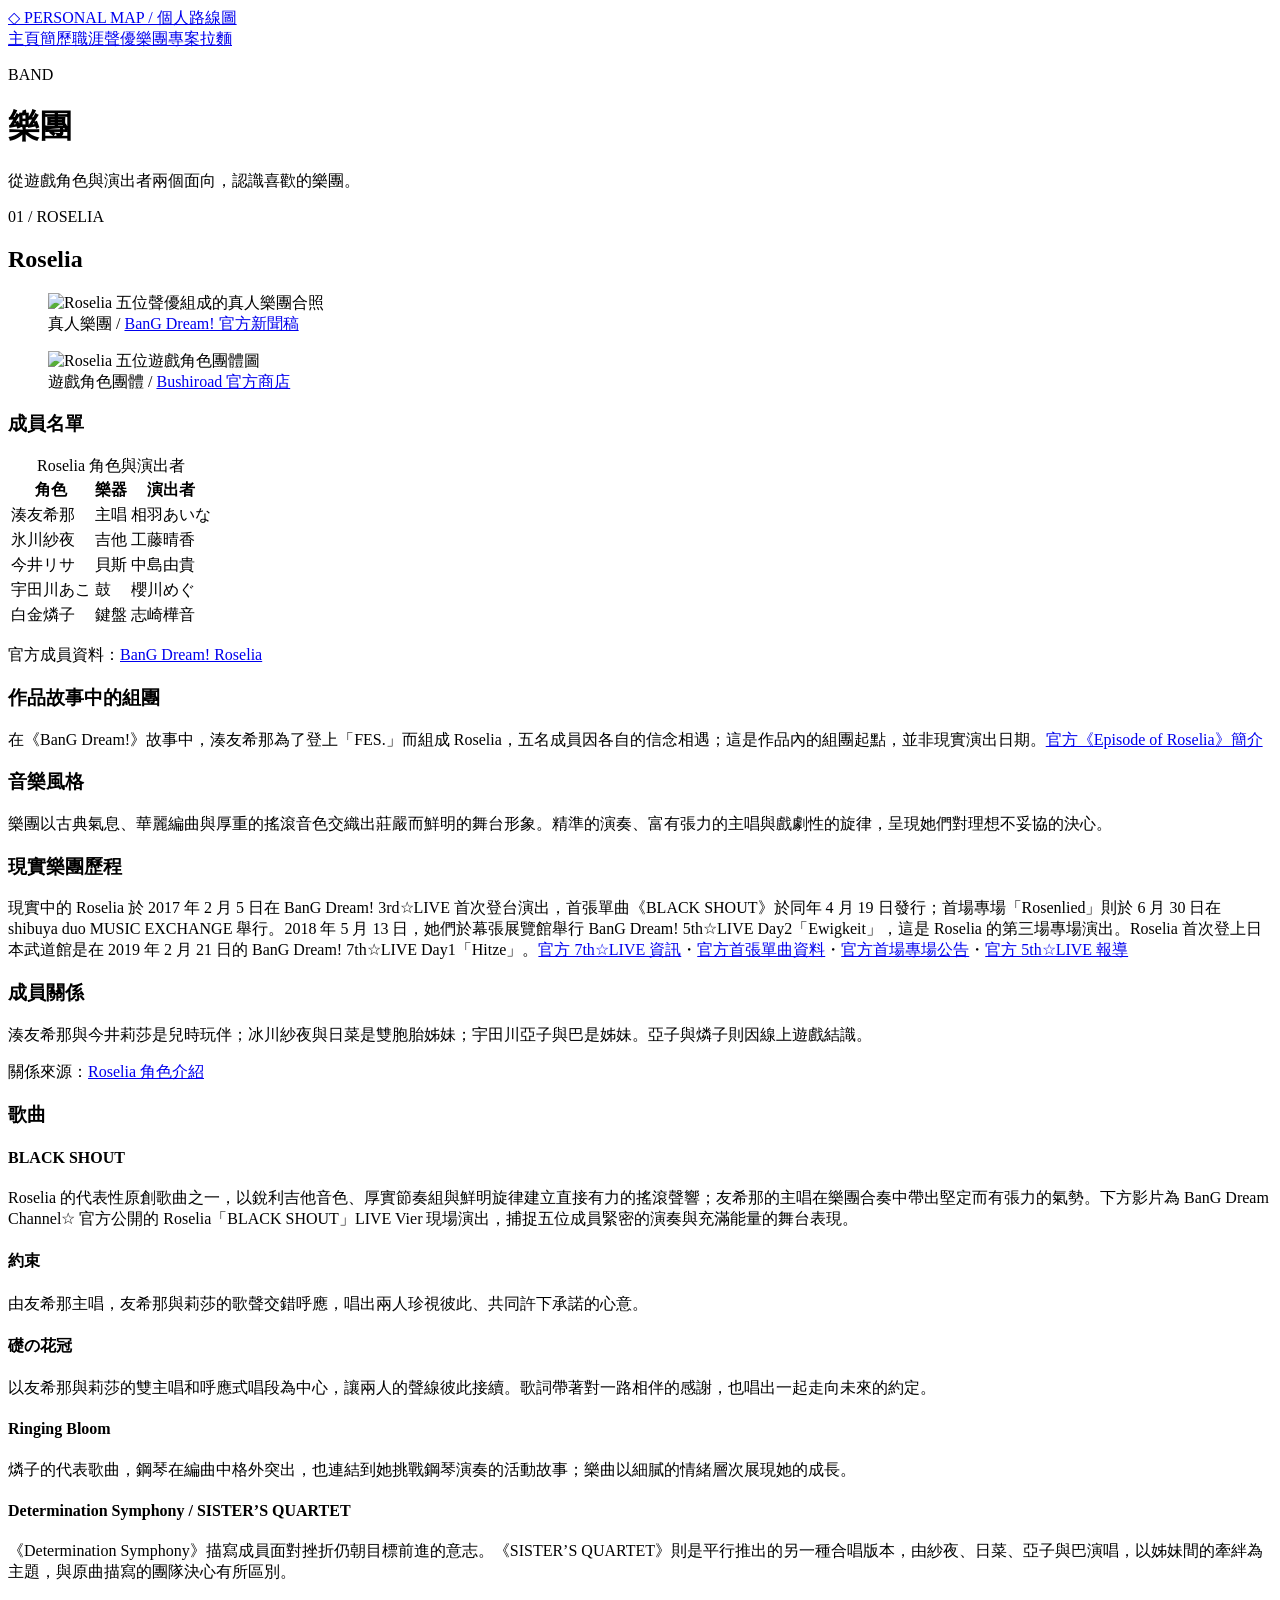
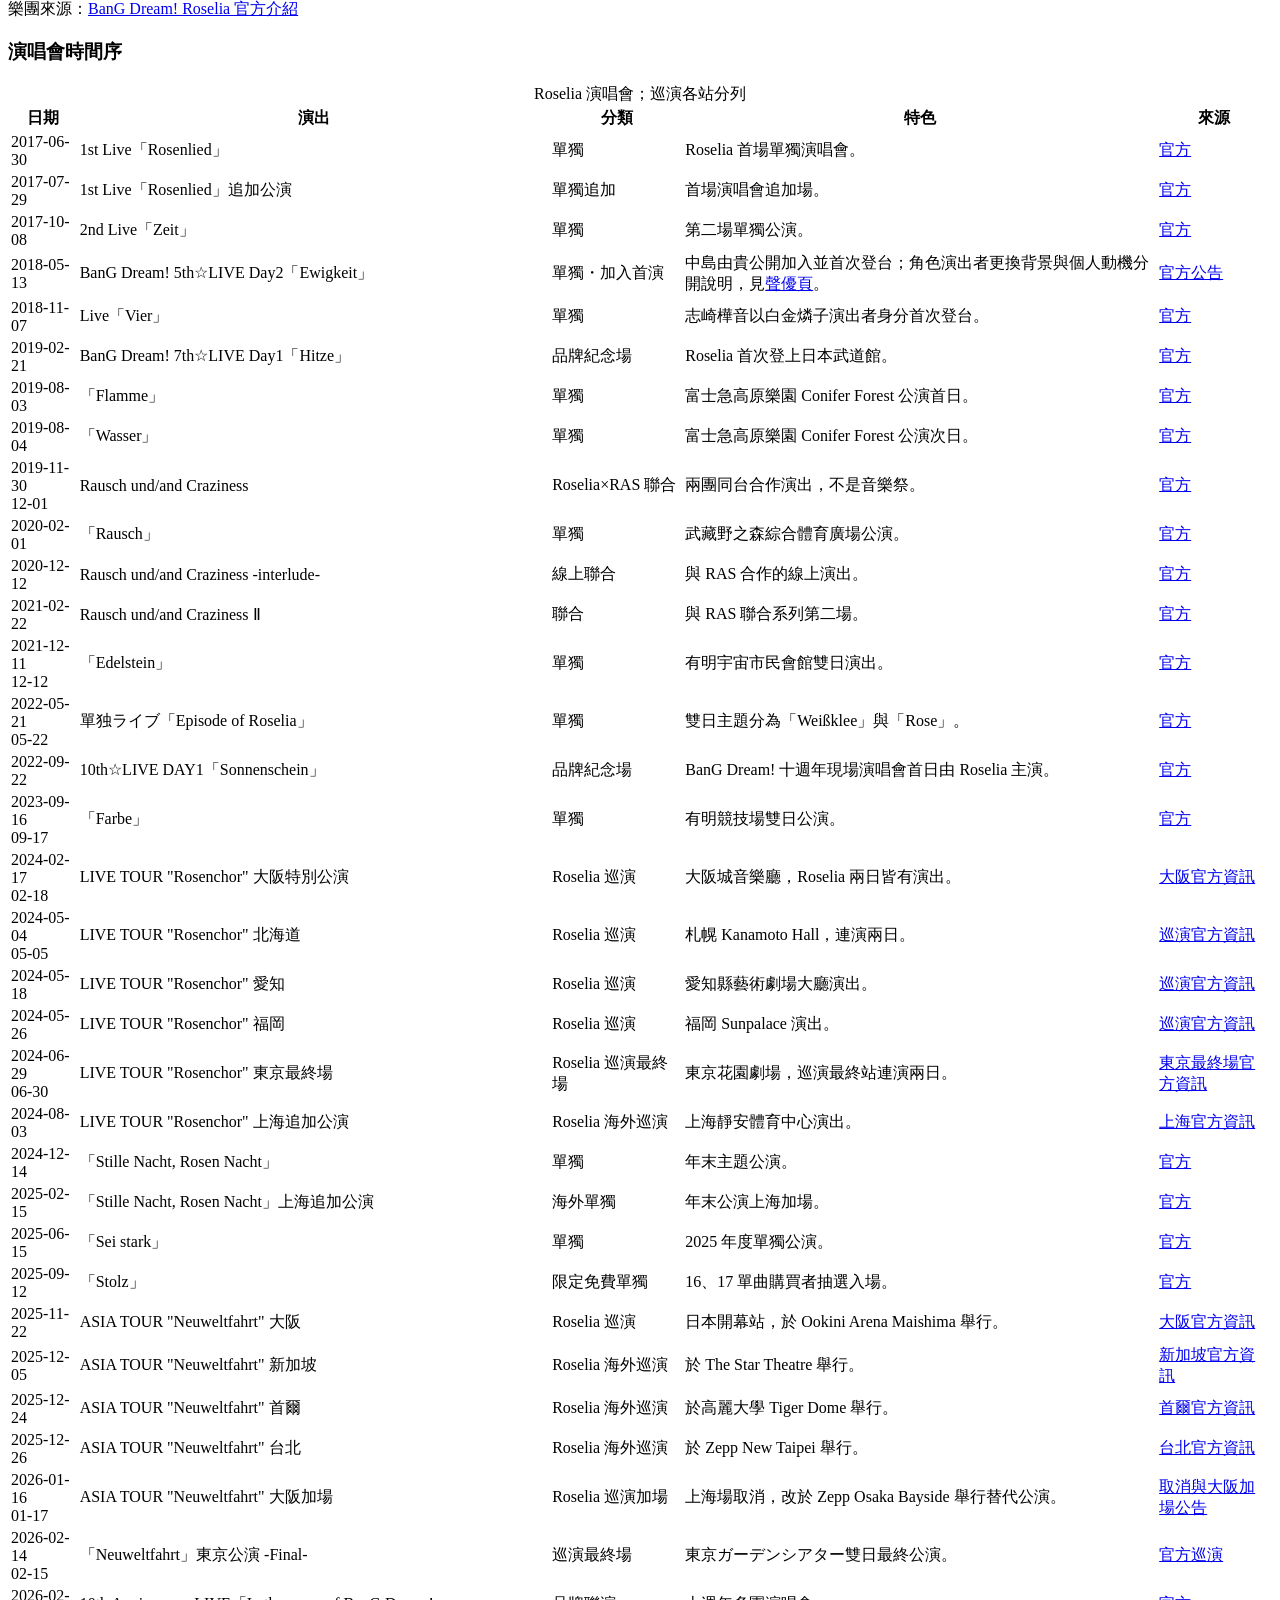
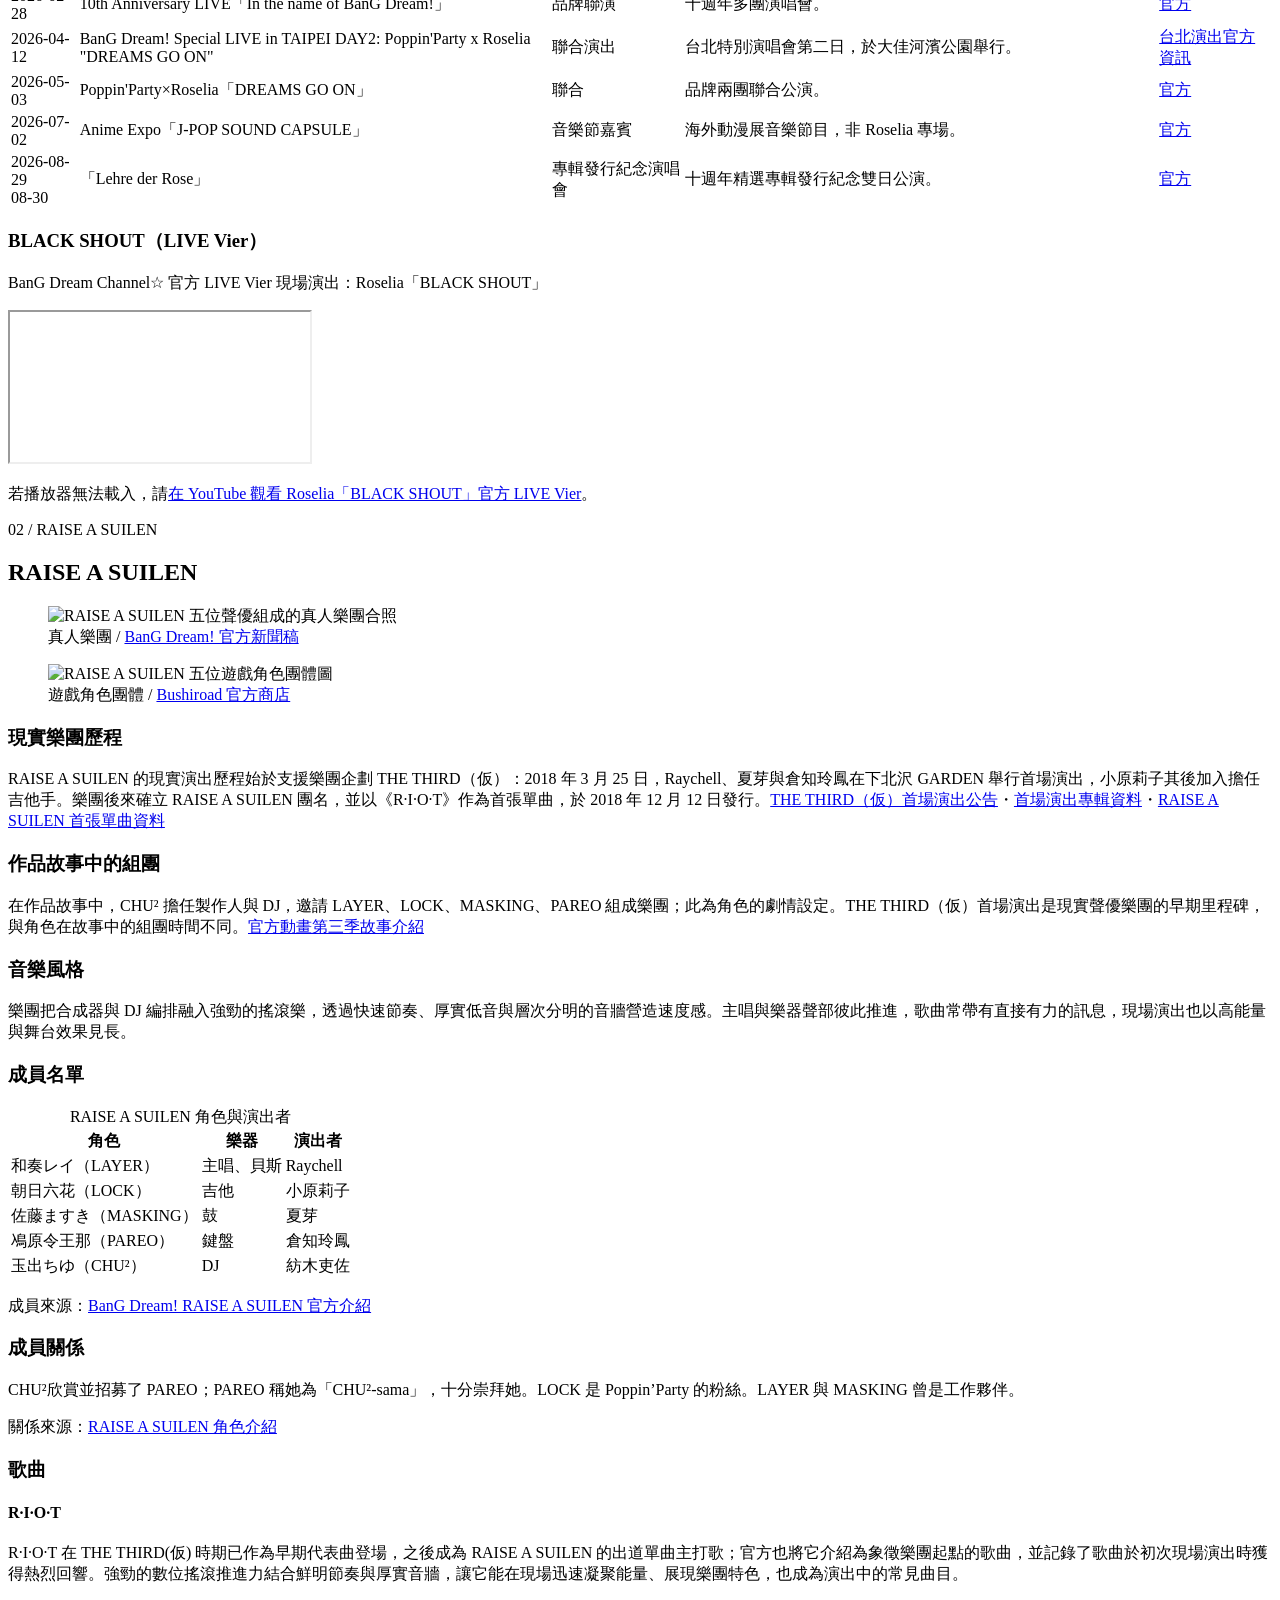
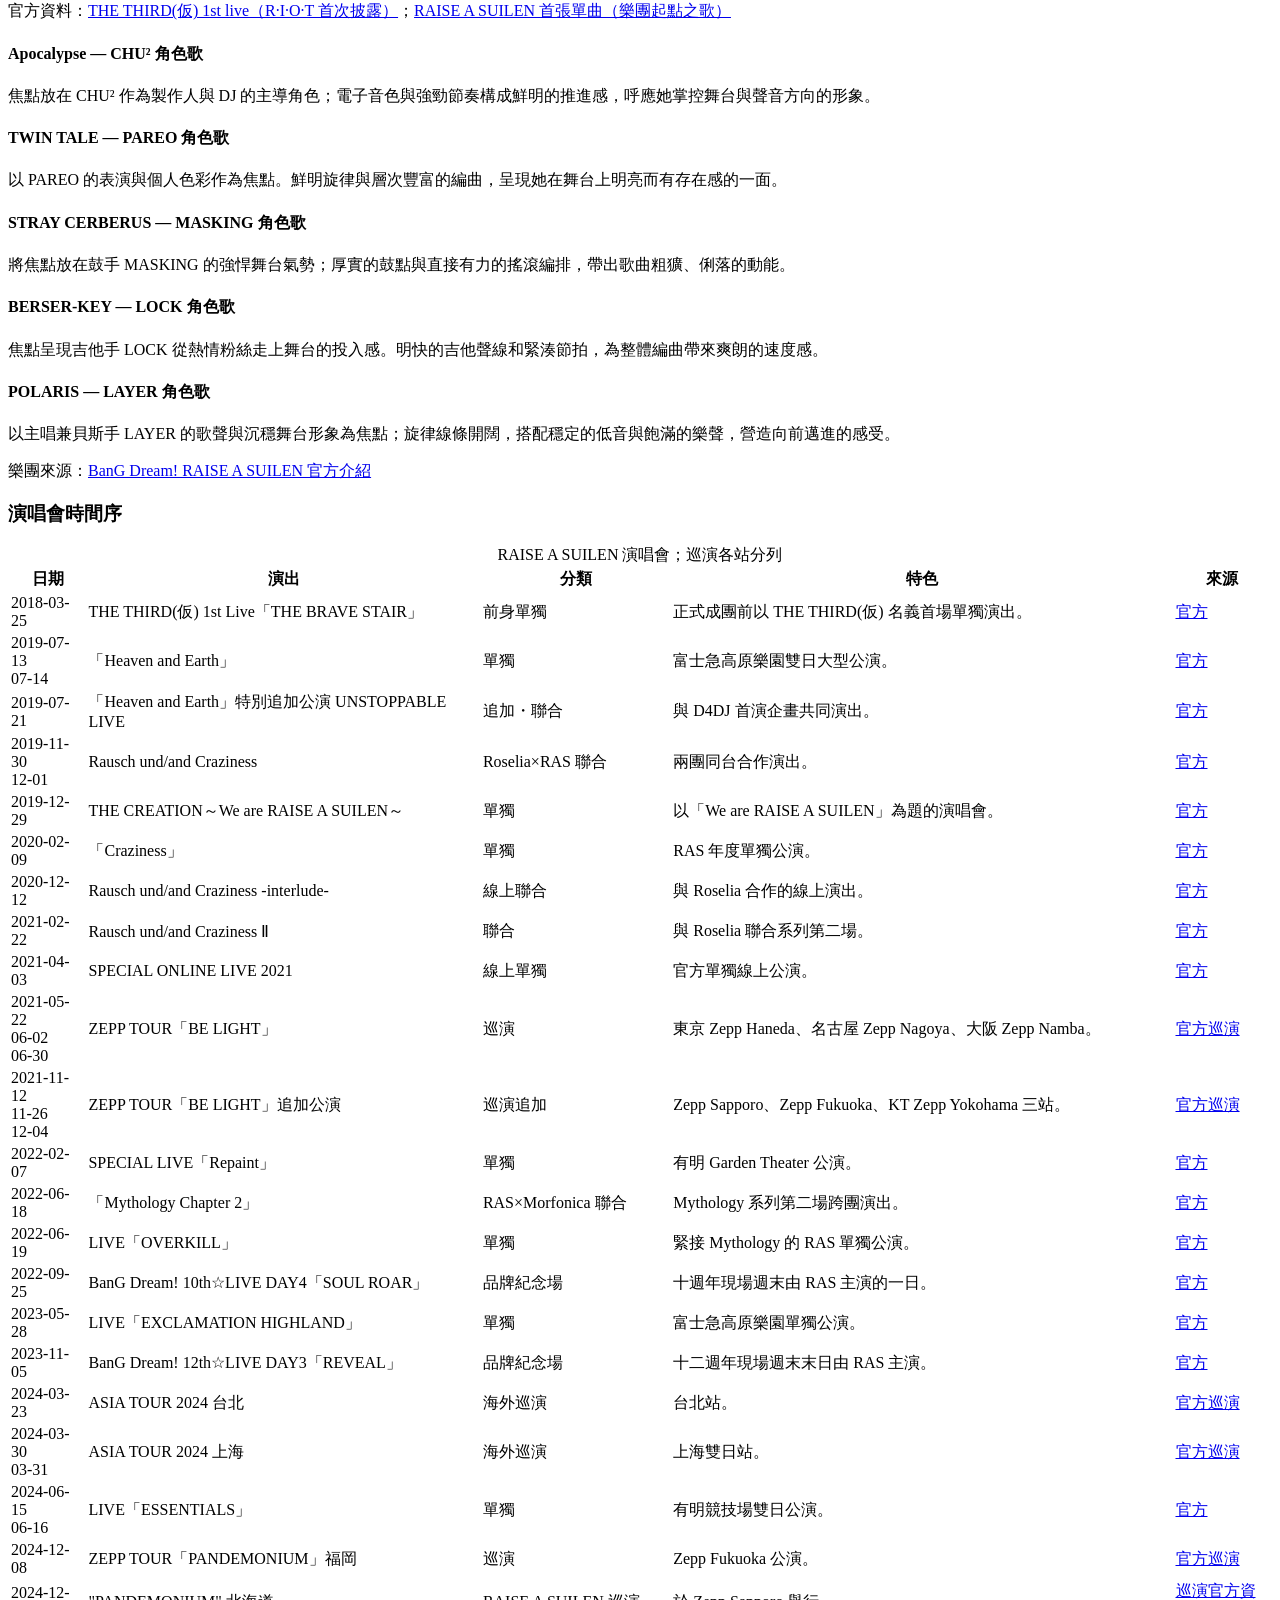
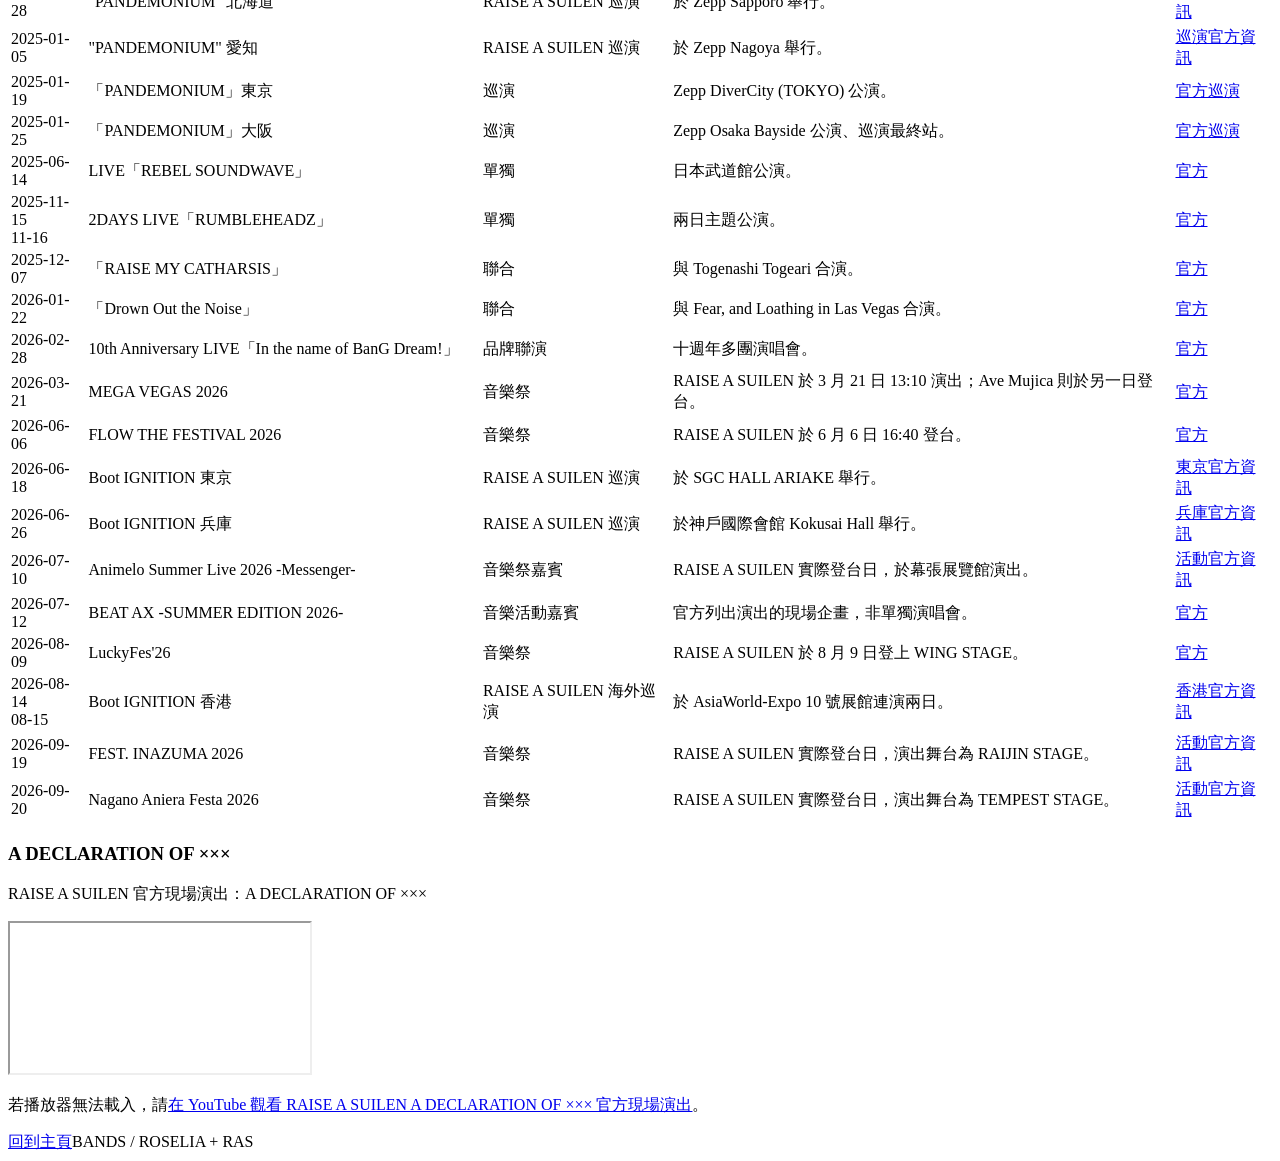
==== commit 8f7769d0: "Add resume link to site navigation" ====
--- a/bands.html
+++ b/bands.html
@@ -2,7 +2,7 @@
 <html lang="zh-Hant"><head><meta charset="utf-8"><meta name="viewport" content="width=device-width,initial-scale=1"><title>林玄棣｜樂團</title><link rel="stylesheet" href="style.css?v=music-3"><link rel="stylesheet" href="interior-layout.css?v=2"><link rel="stylesheet" href="bands-timeline.css?v=1"></head>
 <body data-page="bands">
 <div class="bands-backdrop" aria-hidden="true"><div class="bands-backdrop__image is-active"></div><div class="bands-backdrop__image"></div></div>
-<div class="page"><header><a class="brand" href="index.html">◇ <span>PERSONAL MAP / 個人路線圖</span></a><nav aria-label="主要導覽"><a href="index.html">主頁</a><a href="career.html">職涯</a><a href="voice.html">聲優</a><a href="bands.html">樂團</a><a href="projects.html">專案</a><a href="ramen.html">拉麵</a></nav></header>
+<div class="page"><header><a class="brand" href="index.html">◇ <span>PERSONAL MAP / 個人路線圖</span></a><nav aria-label="主要導覽"><a href="index.html">主頁</a><a href="resume.html">簡歷</a><a href="career.html">職涯</a><a href="voice.html">聲優</a><a href="bands.html">樂團</a><a href="projects.html">專案</a><a href="ramen.html">拉麵</a></nav></header>
 <main class="detail-main bands-page"><p class="mono" data-reveal>BAND</p><h1 data-reveal>樂團</h1><p class="detail-lead" data-reveal>從遊戲角色與演出者兩個面向，認識喜歡的樂團。</p>
 <section class="band-section" id="roselia"><div data-reveal><p class="mono">01 / ROSELIA</p><h2>Roselia</h2></div>
 <div class="band-photos"><figure data-reveal><img src="https://prcdn.freetls.fastly.net/release_image/14827/5651/14827-5651-c8d2b92e1f283f20a6f49b102847a77e-1000x666.jpg" alt="Roselia 五位聲優組成的真人樂團合照" loading="lazy" decoding="async"><figcaption>真人樂團 / <a href="https://prtimes.jp/main/html/rd/p/000005651.000014827.html" target="_blank" rel="noopener">BanG Dream! 官方新聞稿</a></figcaption></figure><figure data-reveal><img src="https://bushiroad-store.com/cdn/shop/files/2025_roselia_rgb_1400x.jpg?v=1749022330" alt="Roselia 五位遊戲角色團體圖" loading="lazy" decoding="async"><figcaption>遊戲角色團體 / <a href="https://bushiroad-store.com/pages/roselia" target="_blank" rel="noopener">Bushiroad 官方商店</a></figcaption></figure></div>
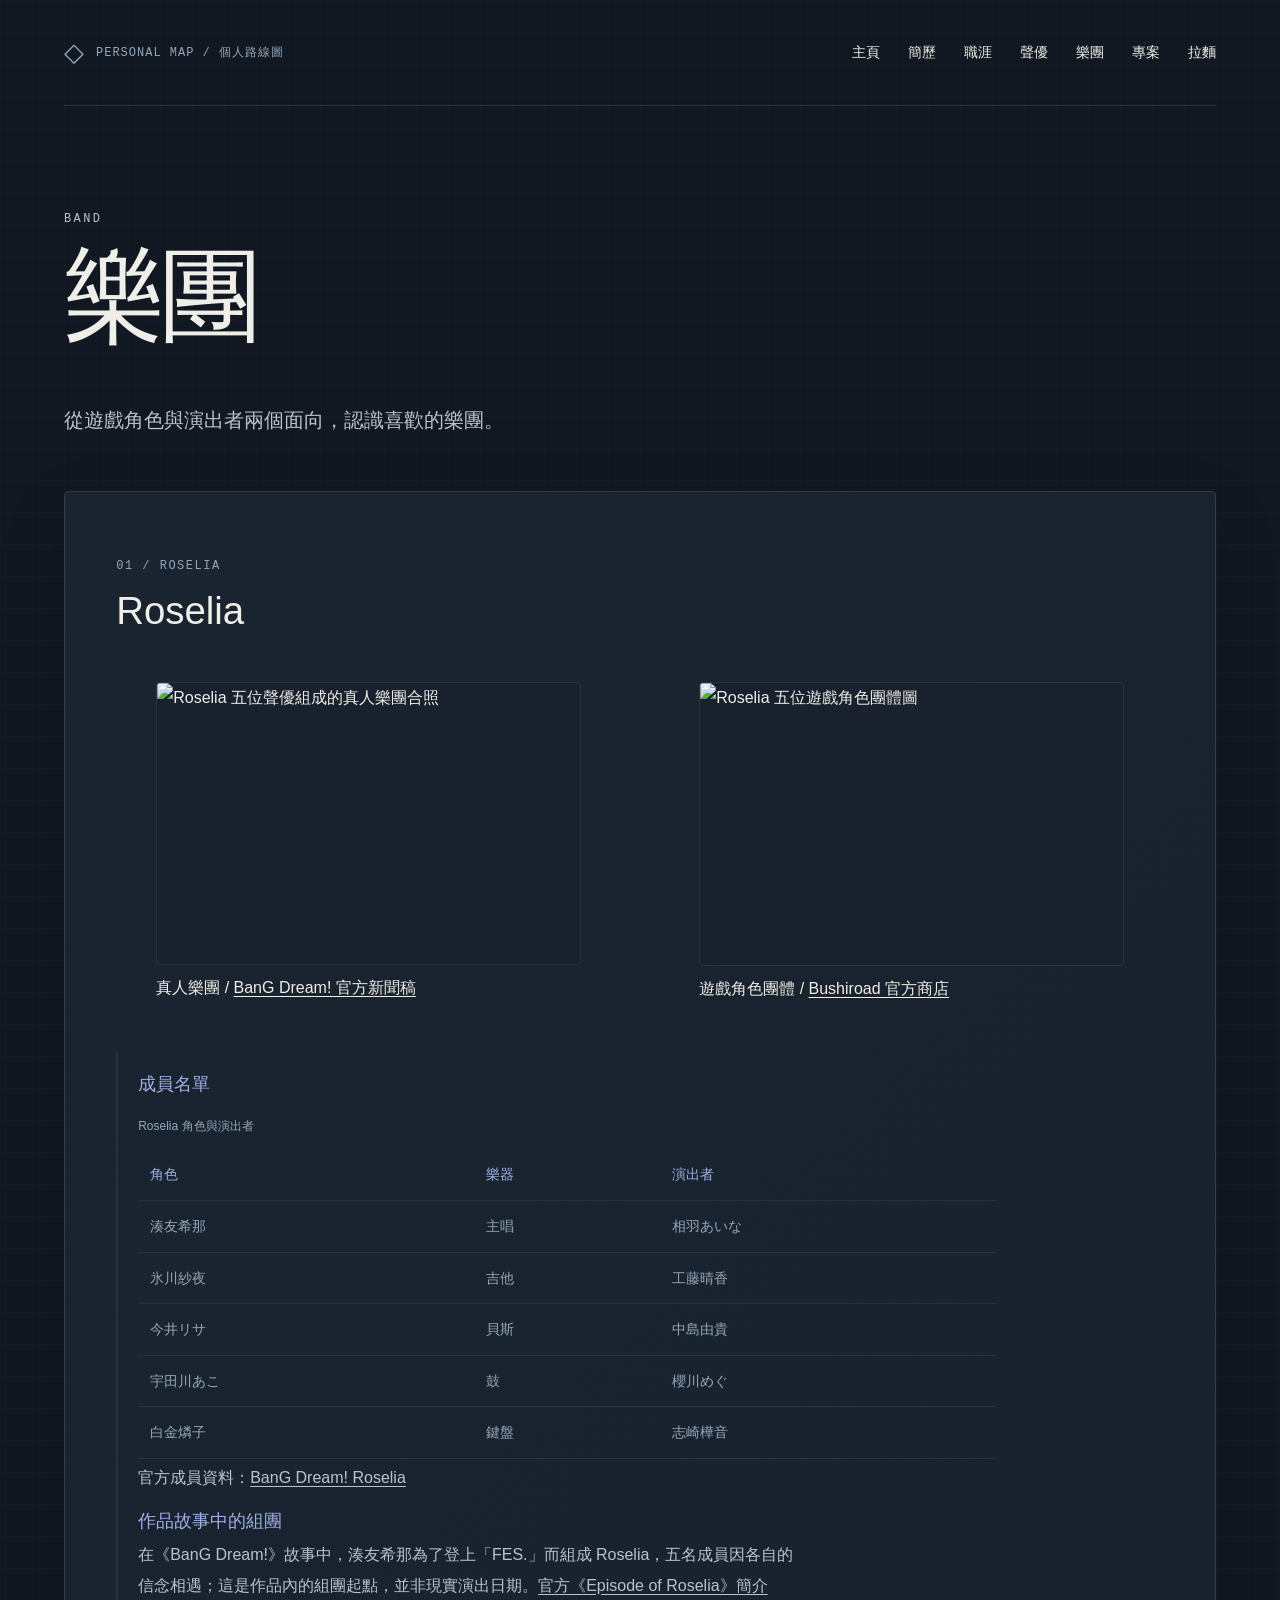
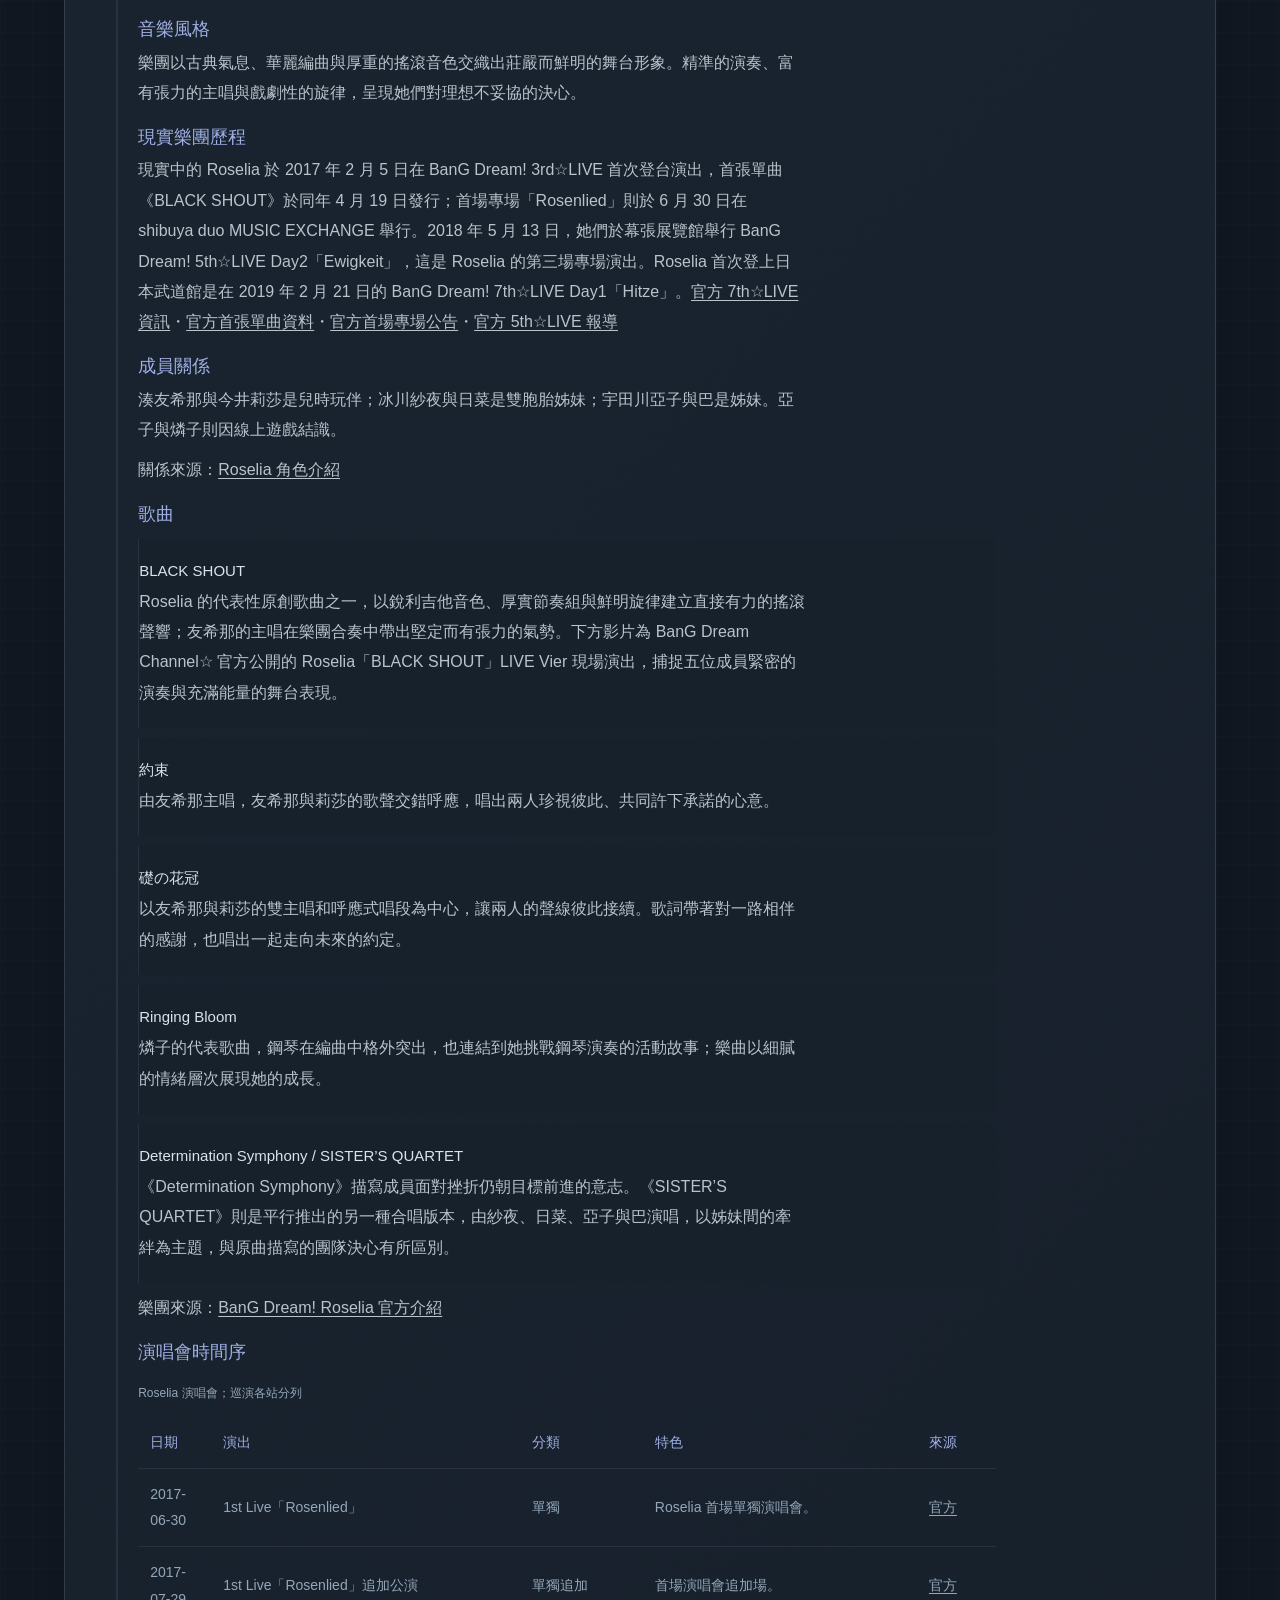
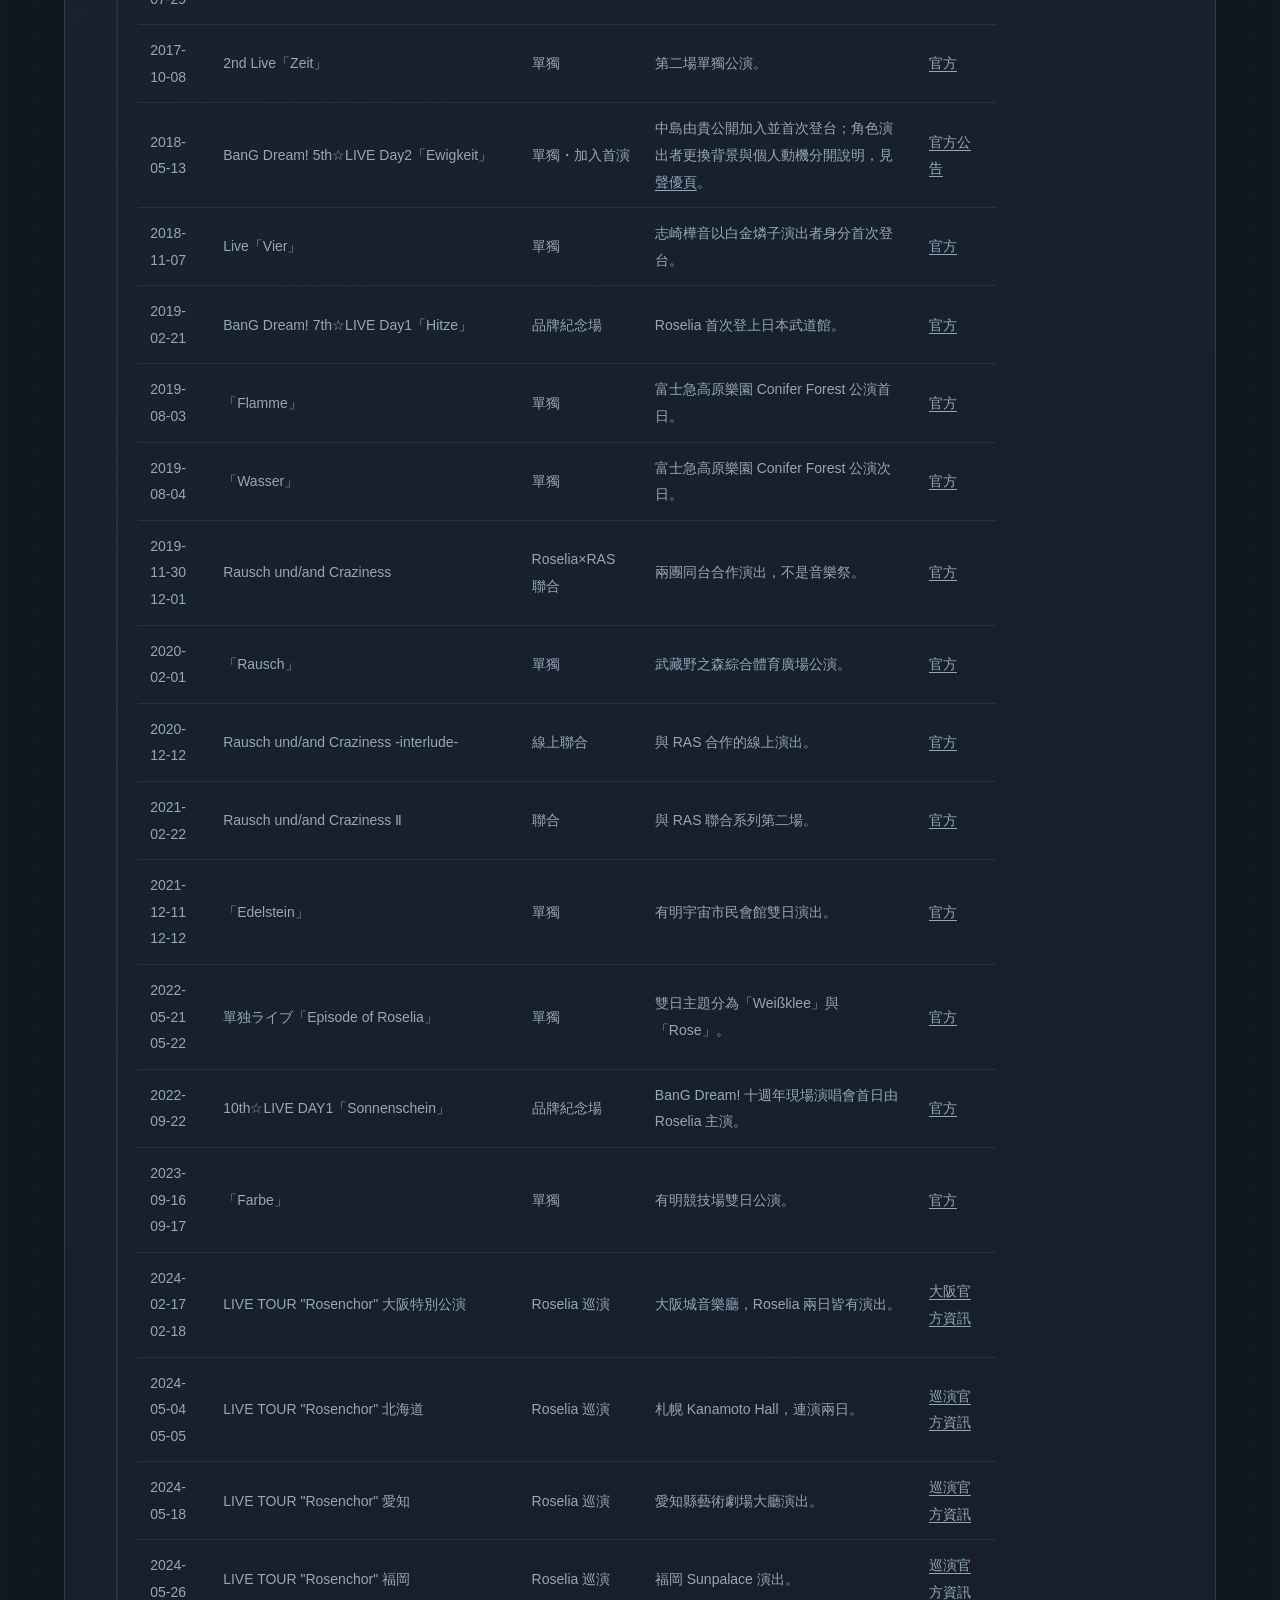
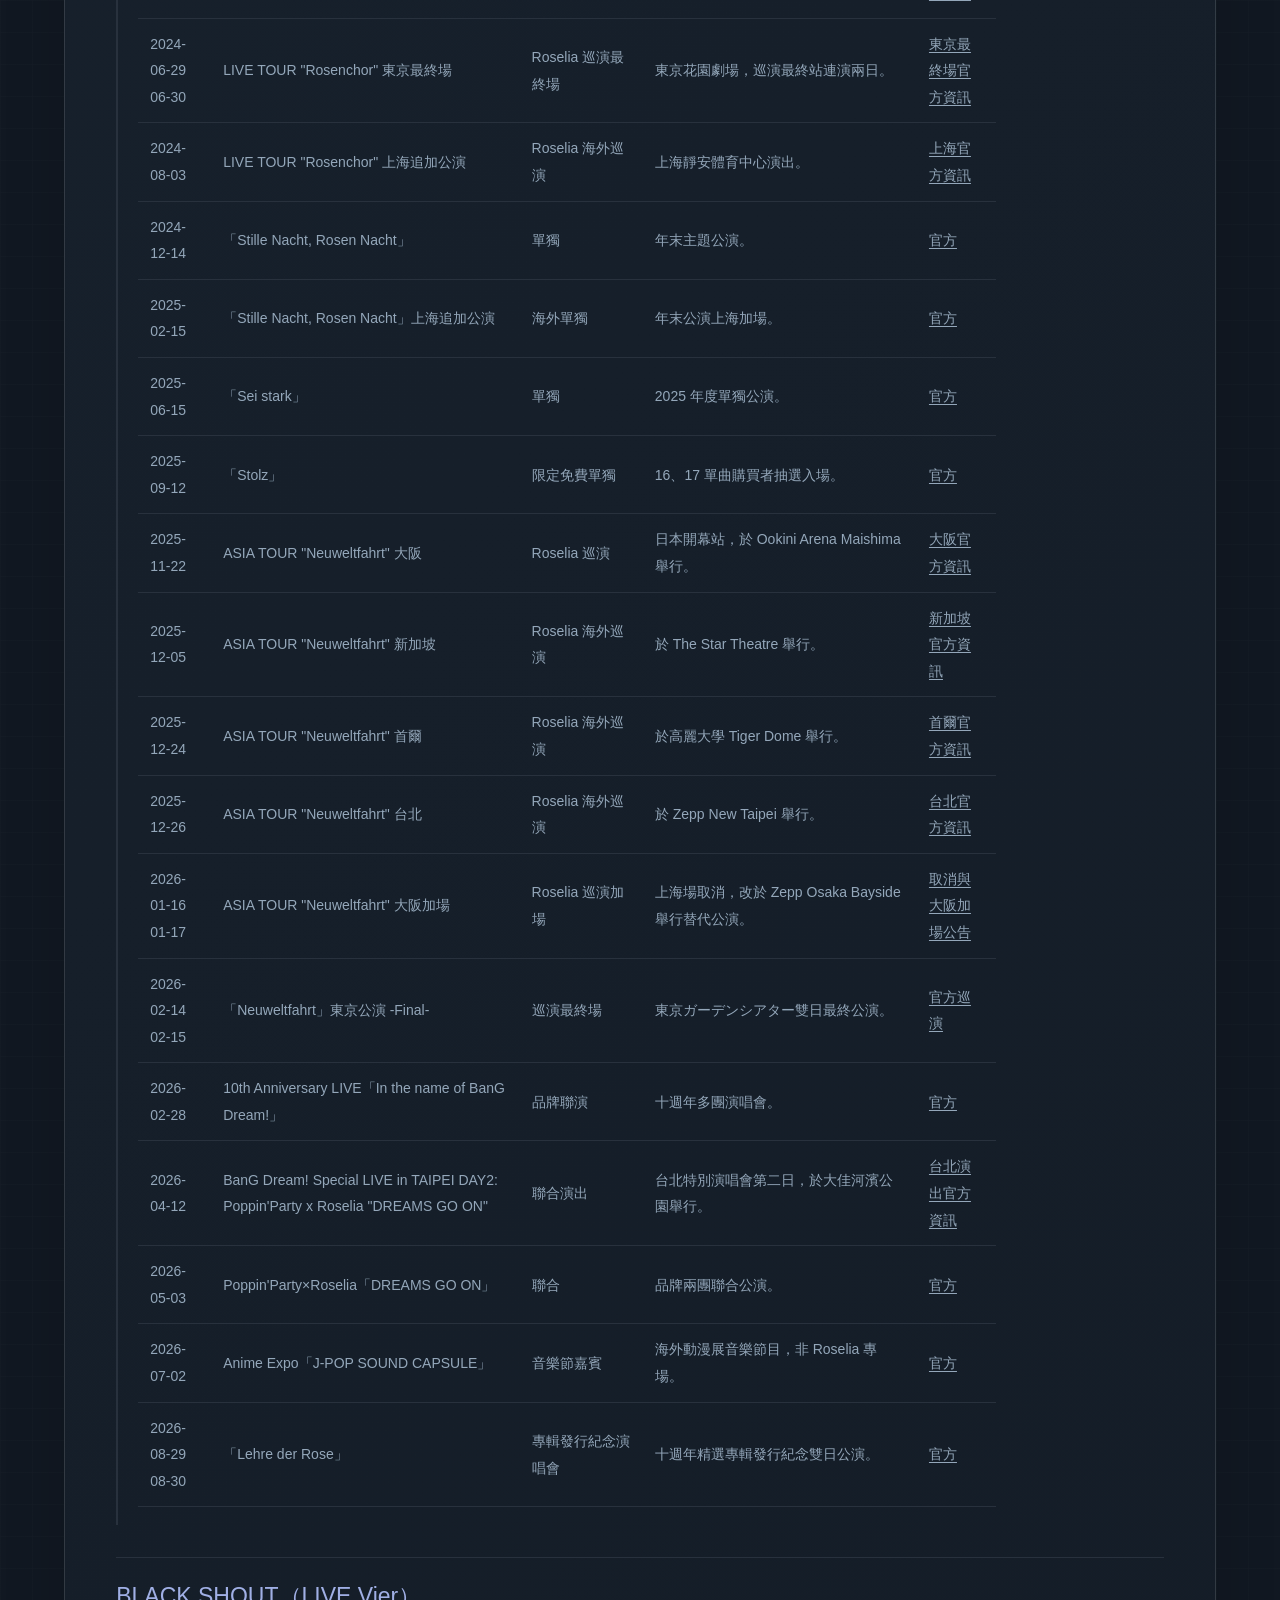
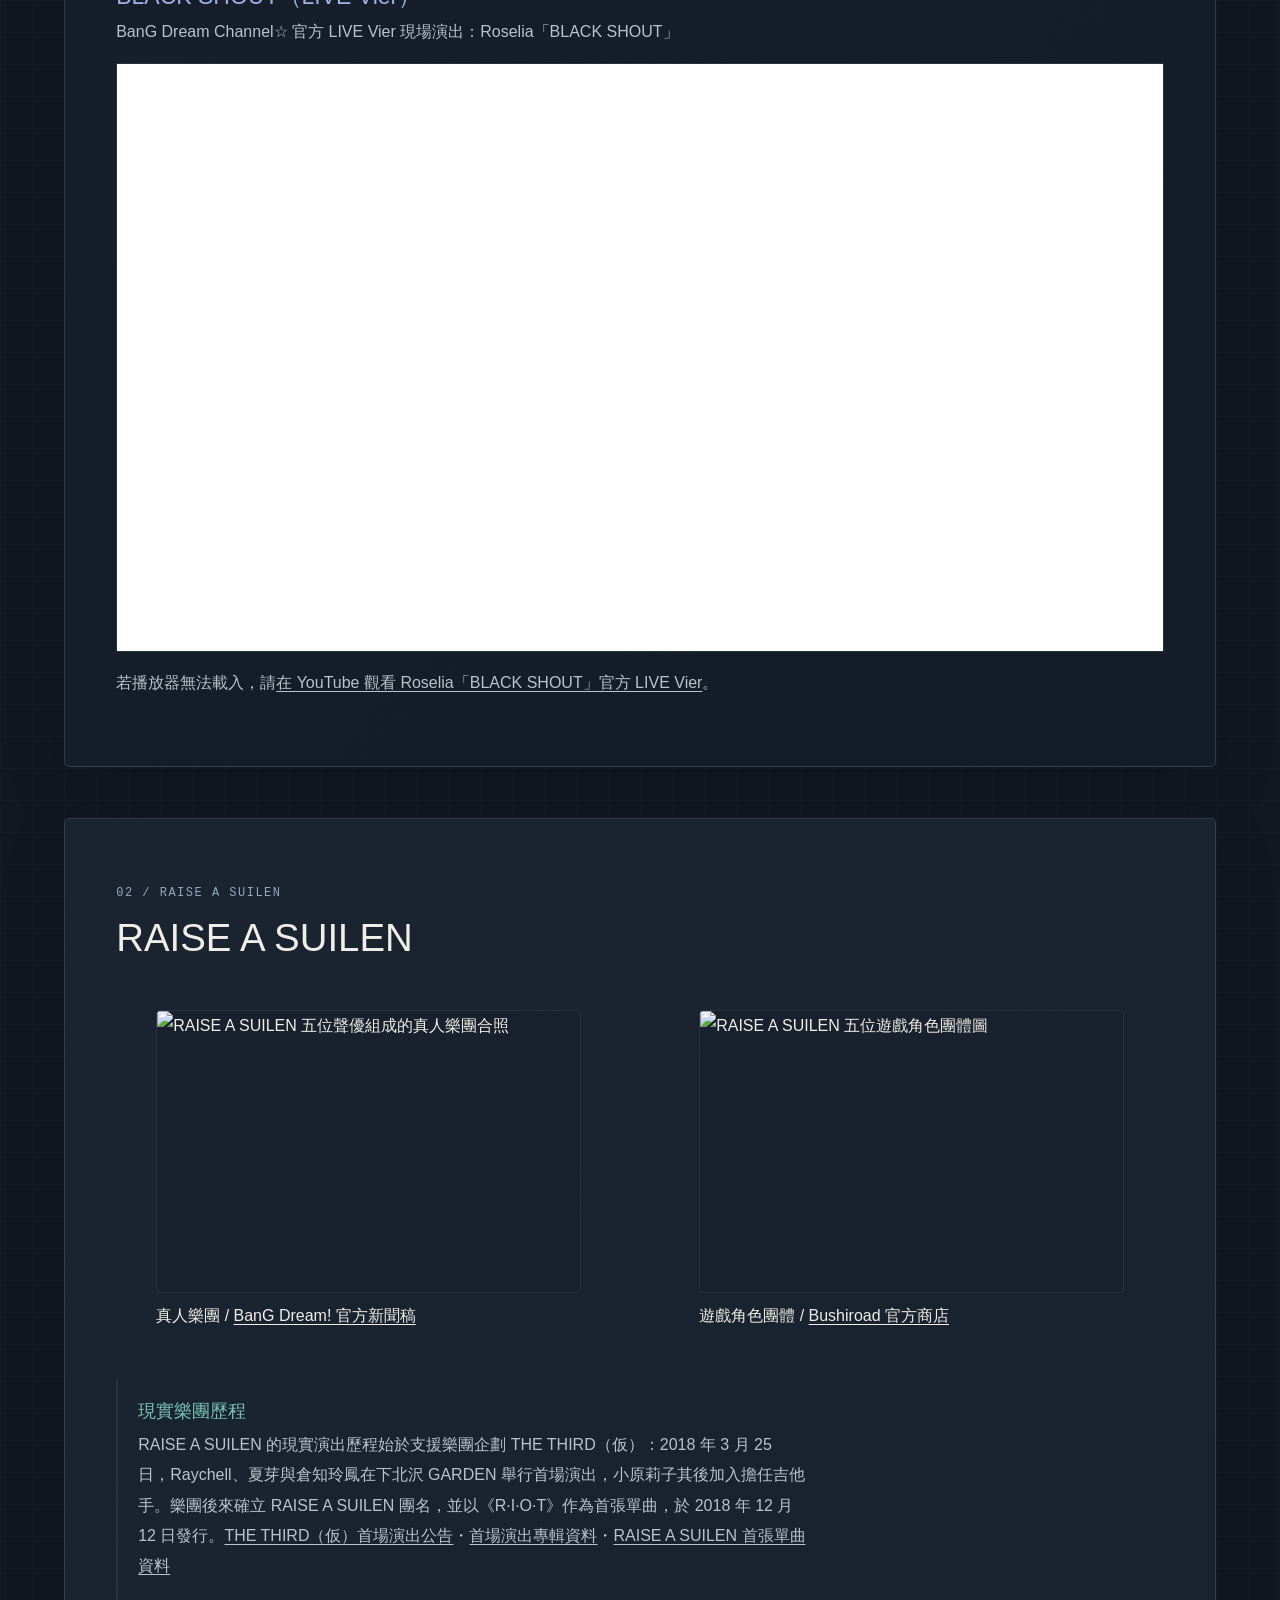
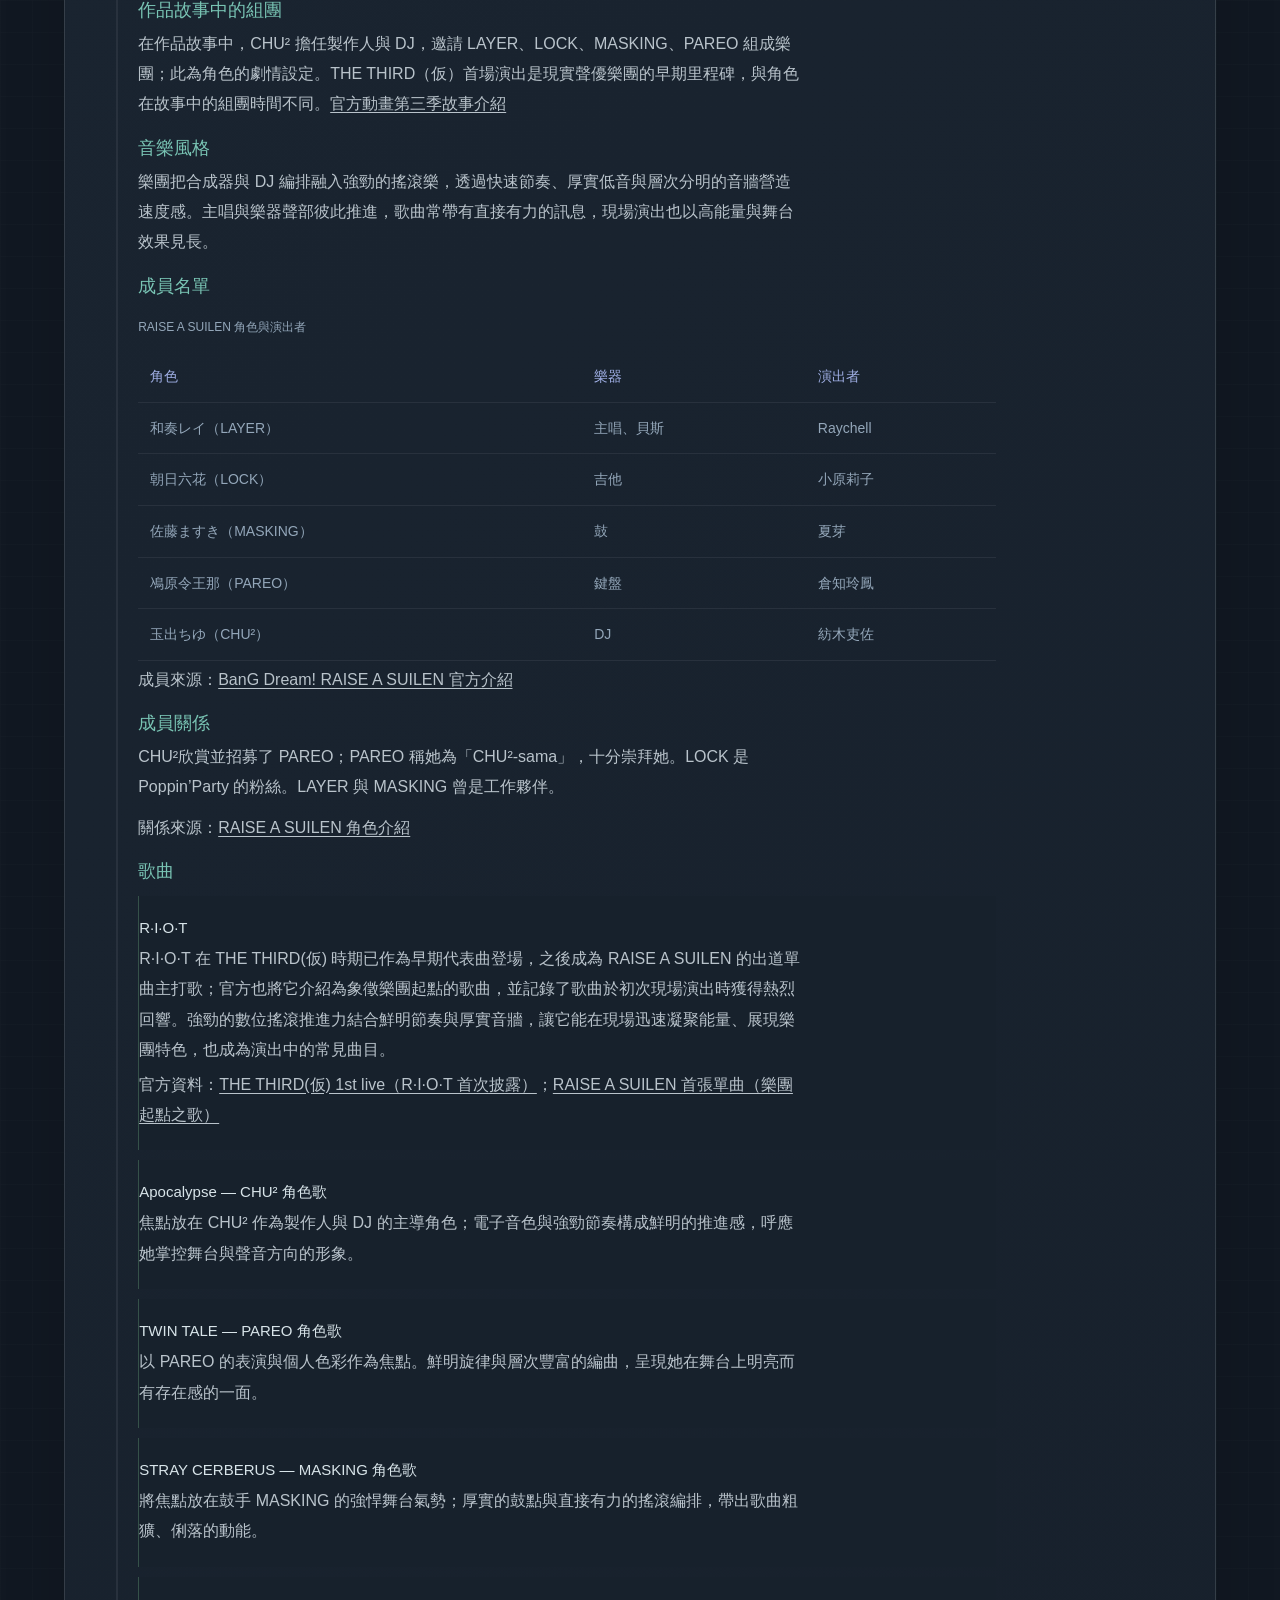
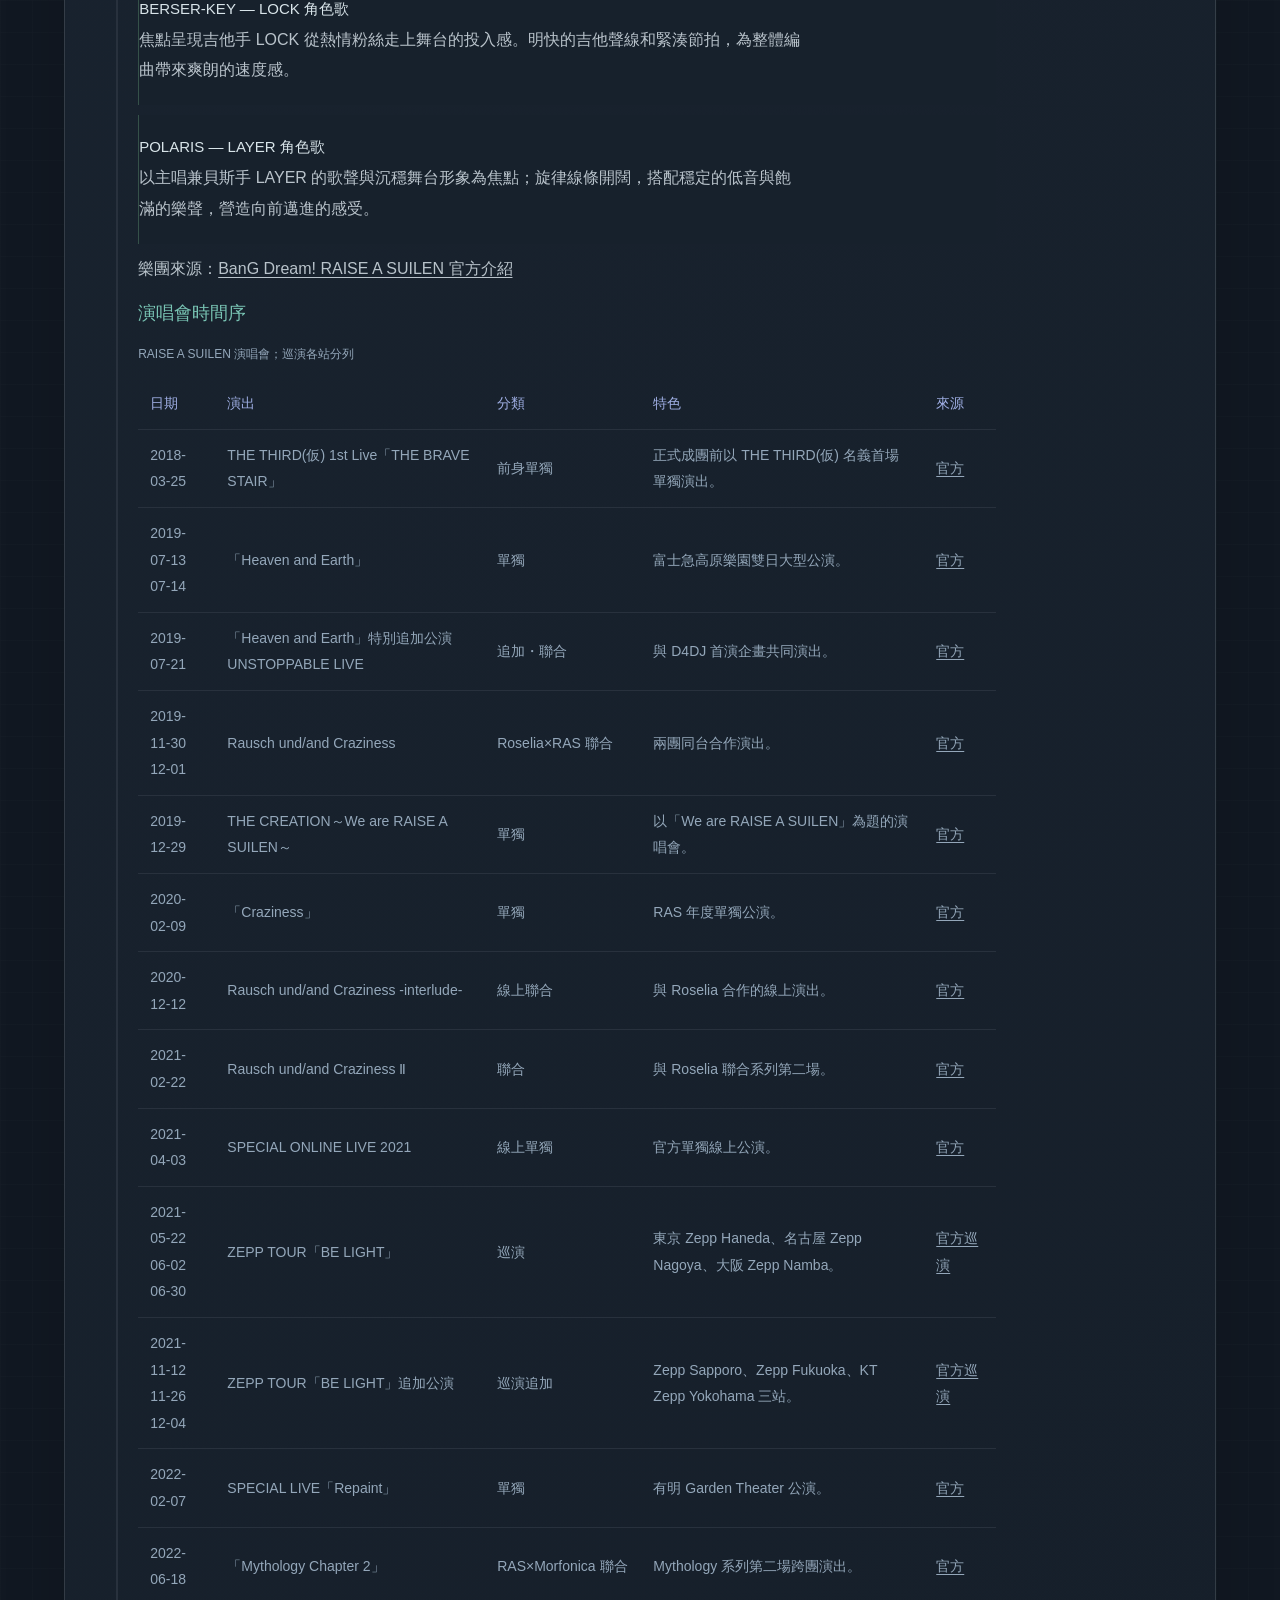
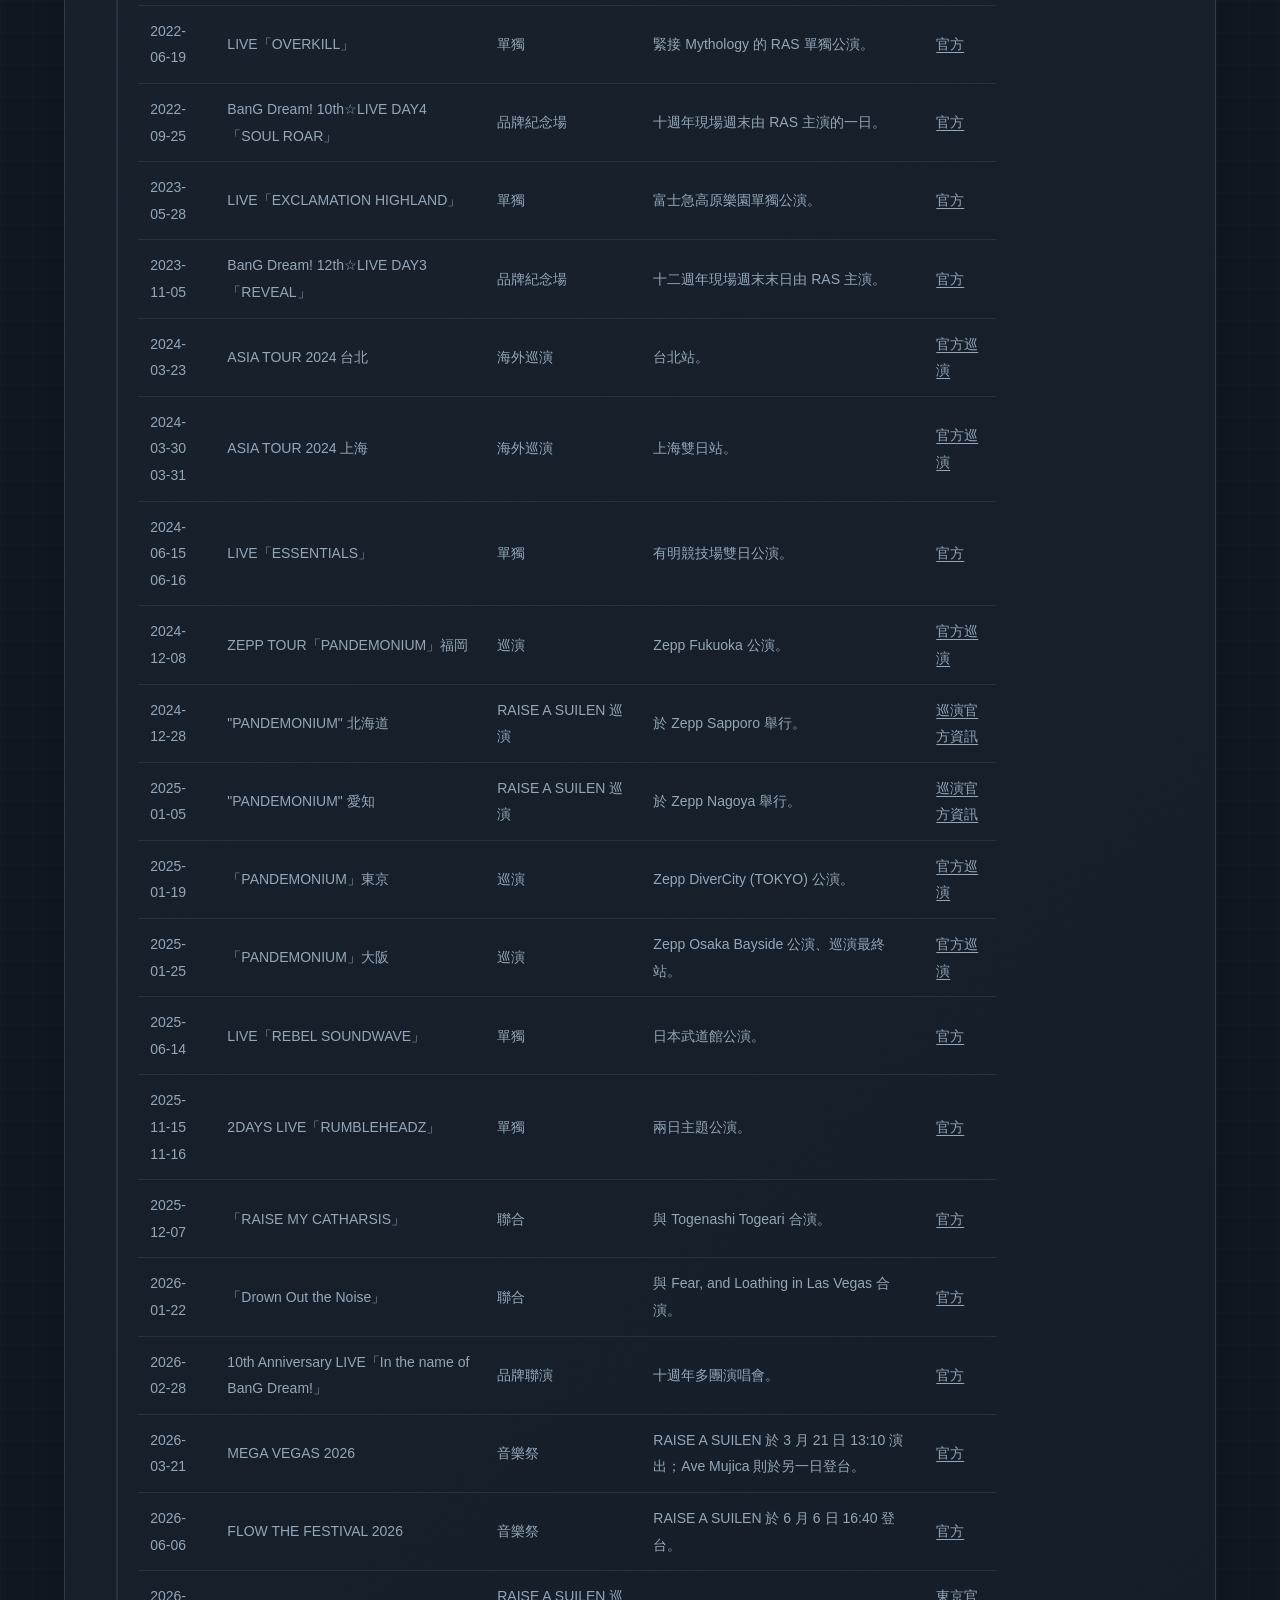
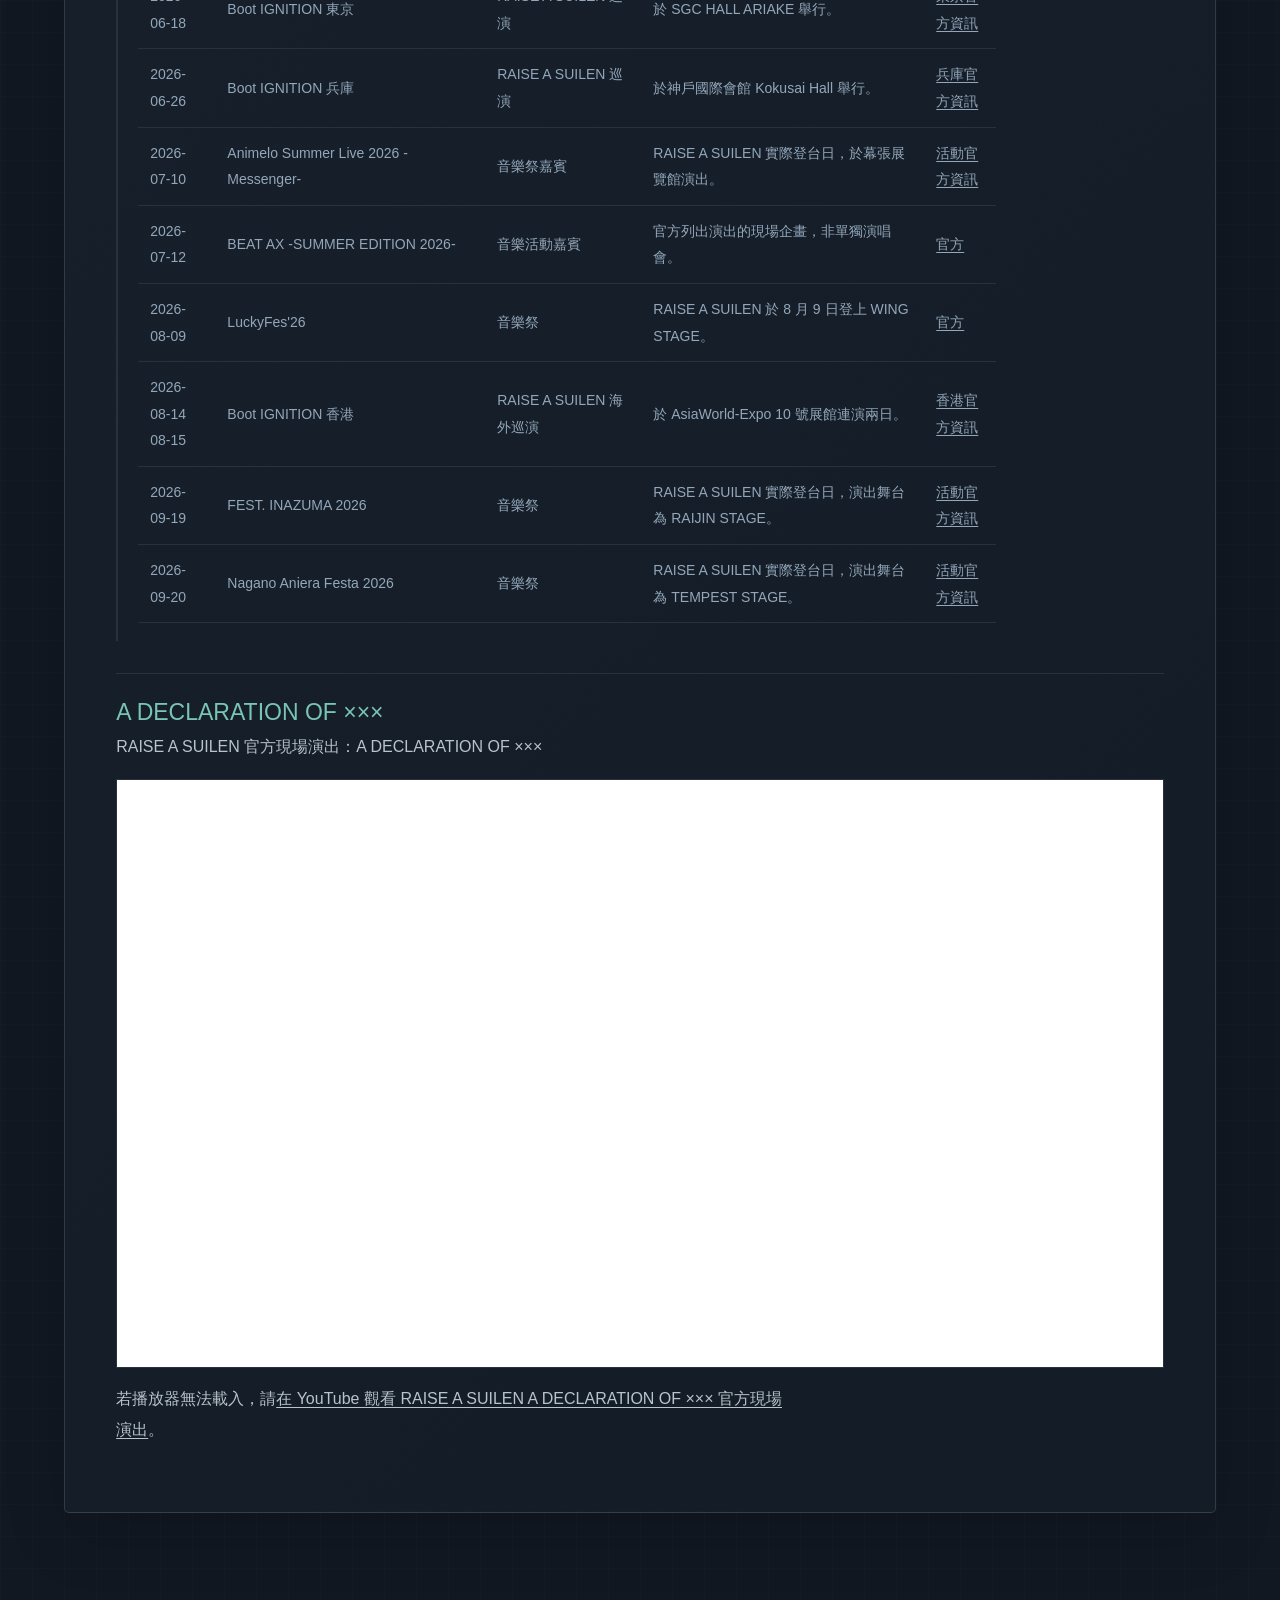
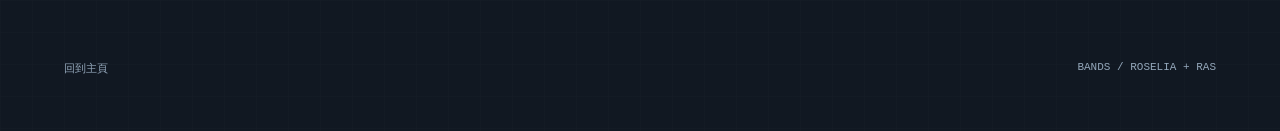
==== commit cef8cb84: "Consolidate main site stylesheets" ====
--- a/bands.html
+++ b/bands.html
@@ -1,5 +1,5 @@
 <!doctype html>
-<html lang="zh-Hant"><head><meta charset="utf-8"><meta name="viewport" content="width=device-width,initial-scale=1"><title>林玄棣｜樂團</title><link rel="stylesheet" href="style.css?v=music-3"><link rel="stylesheet" href="interior-layout.css?v=2"><link rel="stylesheet" href="bands-timeline.css?v=1"></head>
+<html lang="zh-Hant"><head><meta charset="utf-8"><meta name="viewport" content="width=device-width,initial-scale=1"><title>林玄棣｜樂團</title><link rel="stylesheet" href="style.css?v=consolidated-1"></head>
 <body data-page="bands">
 <div class="bands-backdrop" aria-hidden="true"><div class="bands-backdrop__image is-active"></div><div class="bands-backdrop__image"></div></div>
 <div class="page"><header><a class="brand" href="index.html">◇ <span>PERSONAL MAP / 個人路線圖</span></a><nav aria-label="主要導覽"><a href="index.html">主頁</a><a href="resume.html">簡歷</a><a href="career.html">職涯</a><a href="voice.html">聲優</a><a href="bands.html">樂團</a><a href="projects.html">專案</a><a href="ramen.html">拉麵</a></nav></header>
--- a/style.css
+++ b/style.css
@@ -0,0 +1,1204 @@
+:root{color-scheme:dark;--bg:#111822;--text:#d8e4e9;--muted:#94a7ba;--data:#79c4b4;--language:#a0afe5;--life:#ce9cbd;--border:#28313d}*{box-sizing:border-box}html{scroll-behavior:smooth;scroll-padding-top:28px}body{margin:0;background-color:var(--bg);background-image:linear-gradient(#8297b005 1px,transparent 1px),linear-gradient(90deg,#8297b005 1px,transparent 1px);background-size:32px 32px;color:var(--text);font-family:'Microsoft JhengHei',sans-serif;font-size:16px;line-height:1.9}.page{max-width:1400px;padding:0 5vw;margin:auto}a{color:inherit;text-decoration:none}header{display:flex;align-items:center;justify-content:space-between;border-bottom:1px solid var(--border);padding:28px 0;gap:24px}.brand{color:var(--muted);display:flex;align-items:center;gap:12px;font-size:26px}.brand span{font:12px monospace;letter-spacing:1px}nav{display:flex;gap:28px;font-size:14px}nav a:hover{color:var(--data)}main{display:grid;grid-template-columns:30% 1fr;gap:6%;padding:34px 0 45px}.section-label{display:flex;justify-content:space-between;gap:12px;font-size:12px;color:var(--muted)}.section-label span{font:11px monospace;align-self:center}.identity{padding-top:55px}.mono{font:12px/1.7 monospace;letter-spacing:1.5px;color:var(--muted);margin:0 0 12px}.name{display:flex;align-items:center;justify-content:space-between;gap:15px}h1{font-weight:400;font-size:clamp(30px,3vw,46px);line-height:1.4;margin:0;white-space:nowrap}.avatar{display:grid;place-items:center;background:#202d3e;border-left:2px solid #93b6cc;color:#9fc6dd;width:70px;height:90px;font-size:30px;flex-shrink:0}.subtitle{font-size:14px;color:#9fc6dd;margin:8px 0 24px}.bio{font-size:16px;line-height:2}.credentials{font-size:12px;color:var(--muted);margin-top:26px}article{border-left:2px solid var(--data);padding:18px 0 18px 18px;margin-top:32px}h2{font-size:22px;font-weight:400;margin:0;color:var(--data)}article>p:last-child{font-size:14px;color:var(--muted);margin-bottom:0}svg{display:block;width:100%;margin:58px 0 24px;overflow:visible}.tracks path{fill:none;stroke-width:4;stroke-linecap:round;stroke-linejoin:round}.data{--route:var(--data)}.language{--route:var(--language)}.life{--route:var(--life)}.tracks path{stroke:var(--route)}.interchanges circle{fill:var(--bg);stroke:var(--muted);stroke-width:2}.start{fill:#202b37;stroke:var(--muted);stroke-width:2}svg text{fill:var(--muted);font:16px 'Microsoft JhengHei',sans-serif}.start-letter{fill:var(--text)}svg .caption{font:10px monospace;letter-spacing:1.5px}.stop circle{fill:var(--bg);stroke:var(--route);stroke-width:4}.stop text{fill:var(--route)}.stop:hover circle,.stop:focus circle{fill:var(--route)}.legend{display:flex;justify-content:center;gap:18px;flex-wrap:wrap}.legend button{background:none;border:0;color:var(--muted);font:12px 'Microsoft JhengHei',sans-serif;cursor:pointer;padding:10px 0}.legend button:before{content:'';display:inline-block;width:6px;height:6px;background:var(--data);margin-right:8px}.legend button:nth-child(2):before{background:var(--language)}.legend button:nth-child(3):before{background:var(--life)}.legend button[aria-pressed=true]{color:var(--text)}.hint{font-size:12px;color:var(--muted);text-align:center}.stop:focus-visible,button:focus-visible,a:focus-visible{outline:2px solid var(--text);outline-offset:5px}#contact{display:flex;align-items:center;gap:55px;border-block:1px solid var(--border);padding:26px 0}#contact h2{font-size:16px;color:var(--text)}#contact .mono{margin:0;font-size:11px}.contact-title{margin:0;color:#9fc6dd;font-size:22px}.at{margin-left:auto;font-size:36px;color:#637182}footer{display:flex;justify-content:space-between;padding:20px 0 55px;color:var(--muted);font:11px monospace}@media(min-width:1100px){main{min-height:650px}}@media(max-width:760px){header{flex-wrap:wrap;padding:20px 0}nav{gap:24px}.page{padding:0 6vw}main{grid-template-columns:1fr;gap:45px}.identity{padding-top:30px}h1{font-size:40px}.avatar{width:65px;height:80px}svg{margin-top:28px}.legend{gap:12px}.legend button{font-size:11px}#contact{gap:24px}.contact-title{font-size:18px}.at{font-size:26px}}@media(prefers-reduced-motion:reduce){html{scroll-behavior:auto}}
+:root{--ramen:#dab67d}.ramen{--route:var(--ramen)}.legend button:nth-child(4):before{background:var(--ramen)}.topic-entry{padding:14px 0;border-top:1px solid var(--border);margin-top:16px}.topic-entry h3{font-size:16px;font-weight:500;margin:0}.topic-entry p{font-size:14px;color:var(--muted);margin:6px 0 0}#topic-content:empty{display:none}.legend{gap:12px}#topic{scroll-margin-top:25px}.topic-cover{width:100%;height:auto;display:block;margin-top:20px;border-radius:4px}
+.voice-page figure{margin:0}.voice-page h1{white-space:normal}.voice-jumps{display:flex;flex-wrap:wrap;gap:24px;margin:28px 0 50px;color:var(--language);font-size:14px}.voice-page .roman-name{font:24px/1.5 monospace;color:var(--language);margin:12px 0}.profile-facts{margin:28px 0}.profile-facts dt{font-size:12px;color:var(--muted);margin-top:14px}.profile-facts dd{margin:0}.voice-page figcaption,.voice-page .source-note{font-size:12px;color:var(--muted);line-height:1.8;margin-top:12px}.source-note a,figcaption a{text-decoration:underline;text-underline-offset:3px}.role-list{padding-left:28px}.role-list li{padding:16px 0 12px 12px;border-bottom:1px solid var(--border)}.role-list li::marker{color:var(--language);font-family:monospace}.role-list span{font-size:19px}.role-list small{font-size:12px;color:var(--muted)}.role-list p{margin:4px 0;font-size:14px}.band-section{padding-top:50px;margin-top:32px;background:radial-gradient(ellipse at top left,#a0afe50c,transparent 65%)}.band-section h3{font-size:32px;font-weight:400;line-height:1.4;color:var(--language);margin:10px 0 20px}.band-photos{display:grid;grid-template-columns:1fr 1fr;gap:24px;margin:32px 0}.band-photos img{display:block;width:100%;aspect-ratio:3/2;object-fit:contain;background:#19212e;border:1px solid var(--border);border-radius:4px}.member-wrap{overflow-x:auto}.member-table{width:100%;border-collapse:collapse;text-align:left;font-size:14px}.member-table caption{text-align:left;color:var(--muted);font-size:12px;padding:12px 0}.member-table th,.member-table td{padding:12px;border-bottom:1px solid var(--border)}.member-table th{color:var(--language);font-weight:400}#ras h3{color:var(--data)}[data-reveal]{transition:opacity .8s ease,transform .8s ease}.reveal-pending{opacity:0;transform:translateY(24px)}[data-reveal]:focus-within{opacity:1;transform:none}@media(max-width:760px){.band-photos{grid-template-columns:1fr}.band-section h3{font-size:26px}.member-table th,.member-table td{padding:10px 6px}.voice-jumps{gap:18px}.voice-page .voice-cover{max-width:none}}@media(prefers-reduced-motion:reduce){[data-reveal],.reveal-pending{opacity:1;transform:none;transition:none}}
+.detail-main{display:block;min-height:65vh;padding:60px 0 80px;max-width:960px;margin:auto}.detail-main>h1{margin:12px 0 38px}.detail-section{padding:30px 0;border-top:1px solid var(--border);margin-top:28px}.detail-section p,.detail-lead{color:var(--muted);max-width:720px}.voice-feature{display:grid;grid-template-columns:1fr 1fr;gap:40px;align-items:start}.voice-cover{display:block;width:100%;height:auto;border-radius:4px}.band-list{display:flex;gap:36px;flex-wrap:wrap}.band-list h3{font-weight:400;color:var(--life)}.detail-link{display:inline-block;margin:20px 24px 0 0;text-decoration:underline;text-underline-offset:6px}nav a[aria-current=page]{color:var(--data);border-bottom:1px solid var(--data)}.legend a{font-size:12px;padding:10px 0;color:var(--muted)}.legend a:hover{color:var(--text)}@media(max-width:760px){nav{flex-wrap:wrap;gap:20px}.voice-feature{grid-template-columns:1fr;gap:22px}.voice-cover{max-width:460px}.detail-main{padding:36px 0 50px}}
+.stop.is-previewed circle{fill:var(--route)}.legend a.is-previewed{color:var(--text);text-decoration:underline;text-underline-offset:6px}#topic{min-height:180px}#topic h2,#topic{transition:color .15s,border-color .15s}@media(prefers-reduced-motion:reduce){#topic h2,#topic{transition:none}}
+
+/* Character cards and dedicated band page */
+.role-cards{display:grid;grid-template-columns:repeat(2,minmax(0,1fr));gap:22px;margin-top:28px}.role-card{display:grid;grid-template-columns:minmax(110px,34%) 1fr;gap:18px;align-items:start;border:1px solid var(--border);background:#17212c;padding:14px;border-radius:4px}.role-card--paired{grid-column:1 / -1;grid-template-columns:minmax(280px,42%) minmax(0,1fr)}.role-card h3{font-size:18px;font-weight:400;margin:2px 0 8px;color:var(--language)}.role-card h3 small{display:block;font-size:13px;color:var(--muted)}.role-card p{font-size:13px;margin:4px 0;color:var(--muted)}.role-card .source-note{font-size:11px}.role-image-link{display:block}.role-card img{display:block;width:100%;height:190px;object-fit:contain;background:#111822;border-radius:3px}.bands-page .band-section{scroll-margin-top:24px}.bands-page .band-section>div:first-child h2{font-size:32px}.video-block{margin-top:32px;padding-top:22px;border-top:1px solid var(--border)}.video-block h3{font-weight:400;color:var(--language);font-size:23px;margin:0}.video-credit{color:var(--muted);font-size:13px;margin:4px 0 16px}.video-frame{position:relative;aspect-ratio:16/9;width:100%;max-width:900px;background:#090d12;border:1px solid var(--border)}.video-frame iframe{position:absolute;inset:0;width:100%;height:100%;border:0}.cross-links{margin-top:46px}.band-photos figcaption{padding-top:8px}
+@media(max-width:900px){.role-cards{grid-template-columns:1fr}.role-card img{height:210px}}
+@media(max-width:500px){.role-card{grid-template-columns:95px minmax(0,1fr);gap:12px;padding:10px}.role-card img{height:150px}.role-card h3{font-size:16px}.role-card p{font-size:12px}.video-block h3{font-size:20px}}
+.bands-page .band-notes{max-width:900px;margin:28px 0;padding:4px 20px 18px;border-left:2px solid var(--border);color:var(--muted)}.bands-page .band-notes h3{font-size:18px;line-height:1.6;margin:14px 0 4px;color:var(--language)}.bands-page #ras .band-notes h3{color:var(--data)}.band-notes p{margin:4px 0 10px;font-size:14px}.band-notes .source-note{font-size:12px}.band-notes ul{display:grid;grid-template-columns:repeat(auto-fit,minmax(190px,1fr));gap:4px 24px;margin:8px 0 16px;padding-left:22px;font-size:14px}.band-notes li::marker{color:var(--data)}.band-notes a{text-decoration:underline;text-underline-offset:3px}.band-notes a:hover{color:var(--text)}
+
+.bands-page .song-entry{padding:10px 14px;margin:10px 0;border-left:1px solid var(--border);background:#17212c}.bands-page .song-entry h4{font-size:15px;font-weight:500;line-height:1.6;margin:0;color:var(--text)}.bands-page .song-entry p{margin:4px 0 0}.bands-page #ras .song-entry{border-left-color:#355149}
+
+
+/* Fixed compact YouTube player on the bands page */
+.bands-player{position:fixed;z-index:20;top:112px;right:16px;width:min(360px,calc(100vw - 32px));display:grid;grid-template-columns:112px minmax(0,1fr);gap:12px;padding:10px;background:#17212cf2;border:1px solid var(--border);border-radius:6px;box-shadow:0 8px 28px #0008;backdrop-filter:blur(10px)}.bands-player__screen{position:relative;align-self:center;aspect-ratio:16/9;background:#090d12;overflow:hidden}.bands-player__screen iframe{position:absolute;inset:0;width:100%;height:100%;border:0}.bands-player__content{min-width:0;display:grid;grid-template-columns:minmax(0,1fr) auto;align-content:center;column-gap:8px;line-height:1.35}.bands-player__eyebrow{grid-column:1/-1;margin:0 0 3px;color:var(--muted);font:9px/1.2 monospace;letter-spacing:1.2px}.bands-player__title{overflow:hidden;text-overflow:ellipsis;white-space:nowrap;font-size:12px;color:var(--text)}.bands-player__controls{display:flex;align-items:center;gap:3px}.bands-player__controls button{min-width:27px;height:28px;padding:2px 5px;border:1px solid var(--border);border-radius:3px;background:#111822;color:var(--text);font:12px monospace;cursor:pointer}.bands-player__controls button:hover{border-color:var(--data);color:var(--data)}.bands-player__fallbacks{grid-column:1/-1;display:flex;flex-wrap:wrap;gap:2px 10px;margin-top:4px}.bands-player__fallback{color:var(--muted);font-size:10px;text-decoration:underline;text-underline-offset:2px}.bands-player__fallback:hover{color:var(--text)}@media(max-width:600px){.bands-page{padding-bottom:120px}.bands-player{top:auto;right:8px;bottom:8px;left:8px;width:auto;grid-template-columns:96px minmax(0,1fr);padding:8px;gap:10px}.bands-player__controls button{min-width:32px;height:32px}.bands-player__title{font-size:12px}}
+
+.bands-player__source-label{align-self:center;color:var(--muted);font:10px monospace}.bands-player__source{min-width:0;max-width:150px;padding:3px 20px 3px 6px;border:1px solid var(--border);border-radius:3px;background:#111822;color:var(--text);font:11px 'Microsoft JhengHei',sans-serif}.bands-player__title{grid-column:1}.bands-player__controls{grid-column:2;grid-row:3}@media(max-width:600px){.bands-player__source{max-width:138px}}
+/* Bands-only photo backdrop and volume control */
+.bands-backdrop{position:fixed;inset:0;z-index:0;pointer-events:none;opacity:0;transition:opacity .7s ease}.bands-backdrop.is-visible{opacity:1}.bands-backdrop:after{content:"";position:absolute;inset:0;background:linear-gradient(90deg,#111822d9,#111822ab 55%,#111822d9),linear-gradient(#11182270,#111822aa)}.bands-backdrop__image{position:absolute;inset:0;background-position:center 35%;background-size:cover;opacity:0;transition:opacity .8s ease}.bands-backdrop__image.is-active{opacity:.09}body[data-page="bands"]>.page{position:relative;z-index:1}.bands-page{position:relative;z-index:1}.bands-player{position:fixed;z-index:20}.bands-player__youtube{position:fixed!important;left:-10000px!important;top:0!important;width:200px!important;height:200px!important;overflow:hidden!important;opacity:.001!important;pointer-events:none!important;clip-path:inset(50%)}.bands-player__youtube iframe{display:block;width:200px;height:200px;border:0}.bands-player__time{grid-column:1/-1;color:var(--muted);font:10px/1.2 monospace;font-variant-numeric:tabular-nums;white-space:nowrap}.bands-player__volume{grid-column:1/-1;display:grid;grid-template-columns:auto minmax(60px,1fr);align-items:center;gap:10px;font-size:10px;color:var(--muted)}.bands-player__volume label{white-space:nowrap}.bands-player__volume input{width:100%;min-width:0;accent-color:var(--data)}@media(max-width:600px){.bands-player__volume{gap:7px}.bands-player__volume label{font-size:10px}.bands-player__time{font-size:9px}}@media(prefers-reduced-motion:reduce){.bands-backdrop,.bands-backdrop__image{transition:none}}
+
+/* Paired role photos */
+.role-media-pair{display:grid;grid-template-columns:repeat(2,minmax(0,1fr));gap:6px;min-width:0}.role-media-pair .role-image-link{min-width:0}.role-card .role-media-pair img{height:190px;max-width:100%;object-fit:contain}.role-media-credit{grid-column:1/-1;color:var(--muted);font-size:10px;line-height:1.4;text-decoration:underline;text-underline-offset:2px;overflow-wrap:anywhere}
+@media(max-width:900px){.role-card .role-media-pair img{height:210px}}
+@media(max-width:500px){.role-card--paired{grid-template-columns:minmax(0,1fr)}.role-card .role-media-pair img{height:180px}}
+
+/* Accessible ramen location map and static address fallback */
+.ramen-page{max-width:1180px}.ramen-page>h1{white-space:normal}.ramen-page .detail-lead{max-width:850px}.ramen-section{margin-top:40px}.ramen-map-heading{display:flex;align-items:end;justify-content:space-between;gap:20px;margin-bottom:18px}.ramen-map-heading h2{font-size:23px}.ramen-map-heading .mono{margin-bottom:3px}.ramen-map-status,.ramen-map-credit{font-size:12px;line-height:1.7;color:var(--muted)}.ramen-map-status{margin:0}.ramen-map-layout{display:grid;grid-template-columns:minmax(0,1.15fr) minmax(300px,.85fr);align-items:start;gap:20px}.ramen-map-frame{min-width:0;border:1px solid var(--border);border-radius:4px;overflow:hidden;background:#19212e}.ramen-map{position:relative;width:100%;height:460px;overflow:hidden;background:#202d3a;touch-action:none;cursor:grab;isolation:isolate}.ramen-map.is-dragging{cursor:grabbing}.ramen-map__tiles{position:absolute;inset:0;overflow:hidden;background:linear-gradient(135deg,#263442,#202b38 55%,#29362f)}.ramen-map__tile{position:absolute;width:256px;height:256px;max-width:none;user-select:none}.ramen-map__markers{position:absolute;inset:0;width:100%;height:100%;overflow:visible}.ramen-map__marker{cursor:pointer;outline:none}.ramen-map__marker circle:not(.ramen-map__hit){fill:var(--ramen);stroke:#17212c;stroke-width:2}.ramen-map__marker text{fill:#111822;font:600 10px monospace;pointer-events:none}.ramen-map__marker.is-selected circle:not(.ramen-map__hit),.ramen-map__marker:hover circle:not(.ramen-map__hit),.ramen-map__marker:focus circle:not(.ramen-map__hit){fill:var(--data);stroke:#f3f6f7;stroke-width:3}.ramen-map__marker .ramen-map__hit{fill:transparent;stroke:transparent}.ramen-map__marker:focus-visible{outline:2px solid var(--text)}.ramen-map__controls{position:absolute;z-index:2;top:10px;right:10px;display:grid;gap:5px}.ramen-map__controls button{min-width:38px;min-height:36px;padding:5px 8px;border:1px solid #28313dcc;border-radius:3px;background:#111822eF;color:var(--text);font:16px/1 'Microsoft JhengHei',sans-serif;cursor:pointer}.ramen-map__controls button:last-child{font-size:11px}.ramen-map__controls button:hover{border-color:var(--data);color:var(--data)}.ramen-map__attribution{position:absolute;z-index:2;bottom:0;left:0;margin:0;padding:2px 7px;background:#111822db;color:var(--muted);font:10px/1.5 monospace}.ramen-map__attribution a{text-decoration:underline}.ramen-locations{display:grid;grid-template-columns:1fr;gap:8px;max-height:460px;overflow:auto;margin:0;padding:0 5px 0 0;list-style:none;scrollbar-color:var(--border) transparent}.ramen-location{position:relative;min-width:0;padding:10px 88px 10px 12px;border:1px solid var(--border);border-radius:3px;background:#17212c}.ramen-location.is-selected{border-color:var(--data);background:#1a2b32}.ramen-location__select{display:block;width:100%;min-width:0;padding:0;border:0;background:none;text-align:left;color:inherit;cursor:pointer;font-family:inherit}.ramen-location__name{display:block;color:var(--text);font-size:14px;line-height:1.5}.ramen-location__name small{font-size:11px;color:var(--muted)}.ramen-location__address{display:block;margin-top:3px;color:var(--muted);font-size:12px;line-height:1.5;overflow-wrap:anywhere}.ramen-location__directions{position:absolute;right:10px;top:10px;color:var(--data);font-size:11px;text-decoration:underline;text-underline-offset:3px;white-space:nowrap}.ramen-location__note{margin:5px 0 0;color:#c2ab88;font-size:11px;line-height:1.55}.ramen-map-credit{margin:10px 0 0}.ramen-map-credit a{text-decoration:underline}@media(max-width:760px){.ramen-map-heading{display:block}.ramen-map-heading .ramen-map-status{margin-top:4px}.ramen-map-layout{grid-template-columns:minmax(0,1fr)}.ramen-map{height:360px}.ramen-locations{max-height:none;overflow:visible;grid-template-columns:repeat(2,minmax(0,1fr))}.ramen-location{padding-right:10px;padding-bottom:32px}.ramen-location__directions{top:auto;right:10px;bottom:8px}.ramen-section{margin-top:28px}}@media(max-width:380px){.ramen-map{height:330px}.ramen-locations{grid-template-columns:1fr}.ramen-map__controls button{min-width:34px;min-height:34px}.ramen-location{padding:9px 10px 32px}.ramen-map-credit{font-size:11px}}@media(prefers-reduced-motion:reduce){.ramen-map{scroll-behavior:auto}}
+.music-dock{--rose:#bd355e;position:fixed;z-index:40;right:20px;bottom:20px;width:min(510px,calc(100vw - 40px));min-height:112px;padding:12px 14px;display:grid;grid-template-columns:78px minmax(0,1fr);grid-template-rows:auto 1fr;gap:5px 14px;color:#f3edf0;background:linear-gradient(145deg,#151216f5,#09090bf7);border:1px solid #44323a;border-radius:12px;box-shadow:0 12px 40px #0009;backdrop-filter:blur(14px);font:13px/1.35 'Microsoft JhengHei',sans-serif}.music-dock__yt{position:fixed!important;left:-10000px!important;top:0!important;width:200px!important;height:200px!important;overflow:hidden!important;opacity:.001!important;pointer-events:none!important;clip-path:inset(50%)}.music-dock__yt iframe{width:200px;height:200px;border:0}.music-dock__record{grid-column:1;grid-row:1/3;align-self:center;width:74px;height:74px;border-radius:50%;display:grid;place-items:center;background:repeating-radial-gradient(circle,#111 0 3px,#252126 4px 5px,#111 6px 7px);box-shadow:0 2px 10px #000b}.music-dock__record span{width:20px;height:20px;border:5px solid #a62e51;border-radius:50%;background:#e7d9df}.music-dock.is-playing .music-dock__record{animation:vinyl-spin 3s linear infinite}@keyframes vinyl-spin{to{transform:rotate(360deg)}}.music-dock__main{grid-column:2;grid-row:2;min-width:0;display:grid;grid-template-columns:auto minmax(0,1fr);column-gap:8px;row-gap:5px;align-content:center}.music-dock__queue-label{font-size:10px;color:#b5a9b0;align-self:center}.music-dock select{min-width:0;width:max-content;max-width:160px;padding:3px 20px 3px 6px;color:#f3edf0;background:#211b20;border:1px solid #49343e;border-radius:4px}.music-dock__title{grid-column:1/-1;overflow:hidden;text-overflow:ellipsis;white-space:nowrap;font-size:13px;font-weight:600}.music-dock__timeline{grid-column:1/-1;display:grid;grid-template-columns:auto minmax(30px,1fr);align-items:center;gap:8px;color:#b5a9b0;font:10px monospace;font-variant-numeric:tabular-nums}.music-dock input[type=range]{width:100%;min-width:0;height:16px;accent-color:var(--rose);cursor:pointer}.music-dock__controls{grid-column:1/-1;display:flex;justify-content:center;gap:8px}.music-dock button{min-width:30px;height:28px;padding:3px 8px;color:#f3edf0;background:#211b20;border:1px solid #49343e;border-radius:5px;cursor:pointer}.music-dock button:hover{border-color:var(--rose);color:#f080a1}.music-dock__controls button:nth-child(2){min-width:38px;background:#5a2033;border-color:#8b2c4a}.music-dock__volume{grid-column:2;grid-row:1;justify-self:end;align-self:start;display:flex;align-items:center;gap:5px}.music-dock__volume button{height:24px;min-width:29px;padding:2px;font-size:12px}.music-dock__volume input{width:76px}.music-dock__status{grid-column:1/-1;min-height:0;margin:0;color:#ff9ab3;font-size:10px}.music-dock__status:empty{display:none}body.has-music-dock{padding-bottom:145px}.music-dock button:focus-visible,.music-dock input:focus-visible,.music-dock select:focus-visible{outline:2px solid #f080a1;outline-offset:2px}@media(max-width:600px){.music-dock{right:0;bottom:0;left:0;width:100%;min-height:102px;padding:11px 12px calc(11px + env(safe-area-inset-bottom));grid-template-columns:62px minmax(0,1fr);gap:5px 10px;border-radius:12px 12px 0 0}.music-dock__record{width:60px;height:60px}.music-dock__record span{width:17px;height:17px;border-width:4px}.music-dock__volume input{width:66px}.music-dock__main{padding-top:0;row-gap:3px}.music-dock__title{font-size:12px}.music-dock__timeline{font-size:9px}.music-dock__controls{gap:6px}.music-dock button{height:27px}.music-dock__status{font-size:9px}body.has-music-dock{padding-bottom:calc(155px + env(safe-area-inset-bottom))}}@media(prefers-reduced-motion:reduce){.music-dock.is-playing .music-dock__record{animation:none}}
+@media(max-width:380px){#contact{flex-wrap:wrap;gap:12px}#contact>div{min-width:0;max-width:100%}#contact>div:nth-child(2){flex:1 1 160px}#contact .contact-title{overflow-wrap:anywhere}#contact .mono{overflow-wrap:anywhere}#contact .at{flex:0 0 auto;margin-left:auto}}
+.music-dock{right:16px;bottom:16px;left:auto;width:min(384px,calc(100vw - 32px));min-height:86px;padding:8px 10px;grid-template-columns:56px minmax(0,1fr);grid-template-rows:1fr;gap:4px 10px;border-radius:10px;font-size:12px}
+.music-dock__record{width:54px;height:54px}
+.music-dock__record span{width:16px;height:16px;border-width:4px}
+.music-dock__main{grid-column:2;grid-row:1;padding-top:0;grid-template-columns:auto minmax(0,1fr);column-gap:6px;row-gap:2px}
+.music-dock__main{row-gap:1px}
+.music-dock__queue-label{font-size:9px}
+.music-dock select{max-width:130px;height:16px;padding:1px 16px 1px 5px;font-size:10px;line-height:1}
+.music-dock__title{font-size:11px;line-height:1.1}
+.music-dock__title{max-width:calc(100% - 92px)}
+.music-dock__timeline{grid-template-columns:auto minmax(28px,1fr);gap:5px;font-size:9px}
+.music-dock input[type=range]{height:11px}
+.music-dock__controls{gap:6px;line-height:0}
+.music-dock button{min-width:26px;height:20px;padding:1px 6px;font-size:11px}
+.music-dock__controls button:nth-child(2){min-width:30px}
+.music-dock__volume{position:absolute;top:6px;right:8px;z-index:1;gap:3px}
+.music-dock__volume button{min-width:23px;height:21px;padding:1px;font-size:11px}
+.music-dock__volume input[type=range]{width:58px;min-width:0;max-width:58px}
+.music-dock__status{font-size:9px}
+body.has-music-dock{padding-bottom:112px}
+@media(max-width:600px){.music-dock{right:0;bottom:0;left:0;width:100%;min-height:80px;padding:7px 9px calc(7px + env(safe-area-inset-bottom));grid-template-columns:48px minmax(0,1fr);gap:3px 8px;border-radius:10px 10px 0 0}.music-dock__record{width:46px;height:46px}.music-dock__record span{width:14px;height:14px;border-width:3px}.music-dock__main{padding-top:0;row-gap:1px}.music-dock__title{font-size:11px;max-width:calc(100% - 80px)}.music-dock__timeline{font-size:8px;gap:4px}.music-dock__controls{gap:5px}.music-dock button{height:19px;min-width:22px;padding:1px 5px}.music-dock__controls button:nth-child(2){min-width:28px}.music-dock__volume{top:5px;right:7px}.music-dock__volume input[type=range]{width:46px;min-width:0;max-width:46px}.music-dock__volume button{height:19px;min-width:21px}.music-dock select{max-width:80px;font-size:9px;height:15px}.music-dock__queue-label{font-size:8px}body.has-music-dock{padding-bottom:calc(100px + env(safe-area-inset-bottom))}}
+/* Minimal personal interest route map (homepage only) */
+body.home-page{--bg:#101214;--text:#e7e5df;--muted:#999b9c;--border:#303336;--resume:#e7d8bd;--voice:#e5a9b8;--bands:#a9c6e7;--projects:#e5ce85;--ramen:#90c5a0;--career:#b4a1d8;background:#101214;background-image:none;color:var(--text)}
+.home-page .page{max-width:1360px}
+.home-page .home-main{display:grid;grid-template-columns:minmax(280px,.82fr) minmax(0,1.18fr);align-items:center;gap:clamp(36px,7vw,104px);min-height:660px;padding:58px 0 74px}
+.home-page #profile,.home-page #map{min-width:0}
+.home-page #profile{display:flex;flex-direction:column;justify-content:center}
+.home-page .section-label{color:#96999b;font-size:11px;letter-spacing:.12em}
+.home-page .section-label span{margin-left:12px;color:#777b7e}
+.home-page .identity .mono,.home-page #topic .mono{color:#a0a3a4}
+.home-page .identity .name{display:flex;align-items:center;gap:14px}
+.home-page .identity h1{margin:4px 0;font-size:clamp(32px,4vw,50px);font-weight:400;letter-spacing:.04em}
+.home-page .identity .avatar{display:none}
+.home-page .identity .subtitle{margin:2px 0;color:#c9c9c5;font-size:16px}
+.home-page .identity .bio{max-width:38em;color:#a6a8a7;font-size:14px;line-height:1.9}
+.home-page .identity .credentials{color:#85898b;font-size:12px}
+.home-page #topic{max-width:580px;min-height:0;margin-top:38px;padding:18px 0 0;border:0;border-top:1px solid #34383a;border-radius:0;background:none}
+.home-page #topic h2{margin:3px 0 10px;font-size:25px;font-weight:400;letter-spacing:.04em}
+.home-page #topic #description{max-width:42em;color:#a6a8a7;font-size:14px;line-height:1.9}
+.home-page #map{width:100%;max-width:700px;justify-self:end}
+.home-page #map .section-label{margin:0 0 12px;text-align:center}
+.home-page #contact{border-color:#303336}
+.home-page footer{color:#85898b}
+@media(max-width:760px){.home-page .home-main{grid-template-columns:minmax(0,1fr);gap:42px;min-height:0;padding:46px 0 54px}.home-page #map{justify-self:stretch;max-width:600px;margin:0 auto}.home-page #profile{max-width:640px}.home-page #topic{margin-top:26px}.home-page .route-node text{font-size:23px}}
+@media(max-width:380px){.home-page .home-main{gap:30px;padding-top:34px}.home-page .route-node text{font-size:24px}.home-page .map-hint{font-size:10px}}
+@media(prefers-reduced-motion:reduce){.home-page .route-node .node-ring{transition:none}}
+.home-page .band-branch-lines{opacity:0;transition:opacity .2s ease}
+.home-page .band-branch-lines path{stroke:var(--bands);stroke-width:1.1;stroke-linecap:round;opacity:.62}
+.home-page .band-branch.is-open .band-branch-lines{opacity:1}
+.home-page .band-subitems{opacity:0;visibility:hidden;pointer-events:none;transform:translateY(-7px);transform-box:fill-box;transform-origin:top center;transition:opacity .2s ease,transform .2s ease,visibility 0s linear .2s}
+.home-page .band-branch.is-open .band-subitems{opacity:1;visibility:visible;pointer-events:auto;transform:translateY(0);transition:opacity .2s ease,transform .2s ease,visibility 0s}
+.home-page .band-subitem{cursor:pointer;outline:none}
+.home-page .band-subitem rect{fill:#101214;stroke:#a9c6e7a8;stroke-width:1}
+.home-page .band-subitem text{fill:#e3e6e8;font:500 17px 'Microsoft JhengHei',sans-serif;letter-spacing:.04em;pointer-events:none}
+.home-page .band-subitem:hover rect,.home-page .band-subitem:focus-visible rect{fill:#1a2026;stroke:#a9c6e7}
+.home-page .band-subitem:focus-visible rect{stroke:#fff}
+@media(max-width:380px){.home-page .band-subitem text{font-size:19px}}
+@media(prefers-reduced-motion:reduce){.home-page .band-branch-lines,.home-page .band-subitems{transition:none}}
+
+/* Homepage route map and dedicated resume */
+.home-page .home-main{display:block;min-height:0;padding:44px 0 56px}
+.home-page #map{width:min(100%,760px);margin:0 auto}
+.home-page #map .section-label{justify-content:center;gap:16px}
+.home-page .route-map{margin:12px auto 18px}
+.home-page .resume-node{cursor:pointer;outline:none}
+.home-page .resume-node circle{fill:var(--resume);stroke:var(--resume);stroke-width:1;transition:fill .16s ease}
+.home-page .resume-node text{fill:#171817;font:500 18px 'Microsoft JhengHei',sans-serif;letter-spacing:.04em;pointer-events:none}
+.home-page .resume-node .resume-role{font-size:13px;font-weight:400}
+.home-page .resume-node .resume-summary{font-size:12px;font-weight:400;letter-spacing:0}
+.home-page .resume-node:hover circle{fill:#f0e5d1}
+.home-page .resume-node:focus-visible circle{stroke:#fff;stroke-width:3}
+.home-page .band-subitems{transform:none;transform-box:none}
+.home-page .band-branch.is-open .band-subitems{transform:none}
+.resume-page{--bg:#101214;--text:#e7e5df;--muted:#999b9c;--border:#303336;background:#101214;background-image:none;color:var(--text)}
+.resume-page .page{max-width:1120px}
+.resume-main{display:block;max-width:900px;min-height:0;padding:34px 0 80px;margin:auto}
+.resume-home-link{display:inline-block;color:#c8b99d;font-size:13px;text-underline-offset:4px}
+.resume-hero{padding:54px 0 40px}
+.resume-hero h1{font-size:clamp(42px,7vw,76px);white-space:normal;letter-spacing:.02em;margin:12px 0}
+.resume-role{font-size:20px;color:#d3c8b3;margin:0 0 16px}
+.resume-lead,.resume-intro{max-width:720px;color:#c3c5c2;font-size:16px;line-height:1.9}
+.resume-intro{color:#aeb0ad}
+.resume-facts{display:grid;grid-template-columns:repeat(3,minmax(0,1fr));gap:20px;margin:34px 0 0;padding-top:20px;border-top:1px solid var(--border)}
+.resume-facts dt,.resume-section .mono{color:#a0a3a4;font-size:11px}
+.resume-facts dd{margin:4px 0 0;font-size:14px;overflow-wrap:anywhere}
+.resume-section{padding:30px 0;border-top:1px solid var(--border);margin-top:18px}
+.resume-section h2{color:var(--text);font-size:25px;margin:0 0 18px}
+.resume-experience article,.resume-milestones article{display:grid;grid-template-columns:52px 1fr;gap:20px;padding:18px 0;border-top:1px solid #272c2f}
+.resume-experience article>span,.resume-milestones article>span{font:12px monospace;color:#d1c09f;padding-top:4px}
+.resume-experience h3,.resume-milestones h3{font-size:18px;font-weight:400;margin:0}
+.resume-experience small{color:#aeb0ad}
+.resume-experience p,.resume-milestones p{max-width:720px;color:#aeb0ad;font-size:14px;margin:6px 0 0}
+.resume-capabilities{display:grid;grid-template-columns:repeat(3,minmax(0,1fr));gap:12px}
+.resume-capabilities>div{padding:18px;background:#17191a;border:1px solid #292d30}
+.resume-capabilities small{display:block;color:#aeb0ad;font-size:12px;margin-bottom:12px}
+.resume-capabilities strong{font-size:14px;font-weight:400;line-height:1.8}
+.resume-approach{max-width:740px;margin:44px 0;color:#bec0bd;font-size:15px;line-height:1.9}
+.resume-page footer{border-top:1px solid var(--border)}
+.resume-page footer a{text-decoration:underline;text-underline-offset:4px}
+@media(max-width:760px){.home-page .home-main{padding:30px 0 38px}.home-page .route-map{margin-top:10px}.home-page .resume-node circle{r:84}.home-page .resume-node .resume-name,.home-page .resume-node .resume-role,.home-page .resume-node .resume-summary{font-size:22px}.resume-main{padding:24px 0 52px}.resume-hero{padding:36px 0 26px}.resume-page .resume-role{font-size:18px}.resume-lead,.resume-intro{font-size:15px}.resume-facts{grid-template-columns:1fr;gap:12px}.resume-capabilities{grid-template-columns:1fr}.resume-experience article,.resume-milestones article{grid-template-columns:42px 1fr;gap:12px}.resume-section h2{font-size:22px}}
+@media(max-width:420px){.home-page .home-main{padding-top:22px}.home-page .route-map{width:100%}.home-page .route-node text{font-size:19px}.home-page .map-hint{font-size:10px}.resume-main{padding-inline:2px}.resume-hero h1{font-size:42px}}
+@media(prefers-reduced-motion:reduce){.home-page .resume-node circle{transition:none}}
+
+/* Route map layout */
+.home-page .home-main{display:grid;grid-template-columns:minmax(230px,.82fr) minmax(0,1.18fr);align-items:center;gap:clamp(32px,6vw,88px);min-height:650px;padding:50px 0 64px}
+.home-page #profile{min-width:0}
+.home-page #profile .identity{padding-top:24px}
+.home-page .identity .avatar{display:grid;width:58px;height:68px;font-size:24px}
+.home-page .identity .bio{margin:12px 0;overflow-wrap:anywhere}
+.home-page .identity .credentials{margin:14px 0 8px}
+.home-page #topic{margin-top:24px}
+.home-page #topic h2{margin:3px 0 10px;color:var(--resume);font-size:clamp(21px,2.3vw,27px);font-weight:400;letter-spacing:.04em;transition:color .15s ease}
+.home-page #topic #description{max-width:38em;margin:0;color:#b3b4b0;font-size:14px;line-height:1.9}
+.home-page #topic{min-width:0;max-width:520px;min-height:0;margin:0;padding:22px 0 0;border:0;border-top:1px solid #34383a;border-radius:0;background:none;transition:border-color .15s ease}
+.home-page #topic .mono{margin:0 0 14px;color:#999b9c;font:11px/1.7 monospace;letter-spacing:.12em}
+.home-page #topic h1{margin:0 0 12px;color:var(--resume);font-size:clamp(28px,3.2vw,42px);font-weight:400;letter-spacing:.04em;white-space:normal;transition:color .15s ease}
+.home-page #topic #description{max-width:38em;margin:0;color:#b3b4b0;font-size:15px;line-height:1.9}
+.home-page #map{width:100%;max-width:680px;min-width:0;justify-self:end}
+.home-page #map .section-label{justify-content:center;gap:16px;margin-bottom:8px}
+.home-page .route-map{width:100%;height:auto;margin:0 auto 12px;overflow:hidden}
+.home-page .route-outline{fill:none;stroke:#9ca5a77a;stroke-width:1}
+.home-page .route{stroke-width:1.8;stroke-linecap:round;stroke-linejoin:round;opacity:.92;stroke-dasharray:92 8 18 8}
+.home-page .route-voice{stroke:var(--voice)}.home-page .route-band{stroke:var(--bands)}.home-page .route-project{stroke:var(--projects)}.home-page .route-ramen{stroke:var(--ramen)}.home-page .route-career{stroke:var(--career)}
+.home-page .station{fill:#101214;stroke-width:2}.home-page .station-voice{stroke:var(--voice)}.home-page .station-band{stroke:var(--bands)}.home-page .station-project{stroke:var(--projects)}.home-page .station-ramen{stroke:var(--ramen)}.home-page .station-career{stroke:var(--career)}
+.home-page .route-node{cursor:pointer;outline:none}
+.home-page .route-node .node-ring{fill:#101214;stroke-width:2;transition:fill .16s ease,stroke-width .16s ease}
+.home-page .node-voice .node-ring{stroke:var(--voice)}.home-page .node-band .node-ring{stroke:var(--bands)}.home-page .node-project .node-ring{stroke:var(--projects)}.home-page .node-ramen .node-ring{stroke:var(--ramen)}.home-page .node-career .node-ring{stroke:var(--career)}
+.home-page .route-node text{fill:#e7e5df;font:500 19px 'Microsoft JhengHei',sans-serif;letter-spacing:.08em;pointer-events:none}
+.home-page .route-node:hover .node-ring,.home-page .route-node:focus-visible .node-ring,.home-page .route-node.is-previewed .node-ring{fill:#191b1c;stroke-width:2.4}
+.home-page .route-node:focus-visible .node-ring{stroke:#fff!important}
+.home-page .resume-node circle{fill:var(--resume);stroke:var(--resume);stroke-width:1;transition:fill .16s ease}
+.home-page .resume-node text{fill:#191918;font:600 21px 'Microsoft JhengHei',sans-serif;letter-spacing:.14em;pointer-events:none}
+.home-page .resume-node:hover circle{fill:#f0e5d1}.home-page .resume-node:focus-visible circle{stroke:#fff;stroke-width:3}
+.home-page .band-subitems{opacity:0;visibility:hidden;pointer-events:none;transform:none;transition:opacity .16s ease,visibility 0s linear .16s}
+.home-page .band-branch.is-open .band-subitems{opacity:1;visibility:visible;pointer-events:auto;transition:opacity .16s ease,visibility 0s}
+.home-page .band-subitem{cursor:pointer;outline:none}.home-page .band-subitem rect{fill:#101214;stroke:#a9c6e7a8;stroke-width:1}.home-page .band-subitem text{fill:#e3e6e8;font:500 16px 'Microsoft JhengHei',sans-serif;letter-spacing:.02em;pointer-events:none}.home-page .band-subitem:hover rect,.home-page .band-subitem:focus-visible rect{fill:#1a2026;stroke:#fff}
+.home-page .map-hint{margin:0;color:#8b8d8e;text-align:center;font-size:11px}
+@media(max-width:760px){.home-page .home-main{grid-template-columns:minmax(0,1fr);gap:32px;min-height:0;padding:34px 0 44px}.home-page #profile{max-width:600px;width:100%;margin:0 auto}.home-page #profile .identity{padding-top:20px}.home-page #topic{max-width:600px;order:0}.home-page #map{max-width:600px;justify-self:stretch;margin:0 auto}.home-page .route-node text{font-size:21px}.home-page .route-map{overflow:hidden}}
+@media(max-width:420px){.home-page .identity h1{font-size:clamp(30px,9vw,38px)}.home-page .identity .avatar{width:52px;height:60px}.home-page .identity .bio{font-size:14px}}
+@media(max-width:420px){.home-page .home-main{gap:24px;padding:26px 0 36px}.home-page .route-node text{font-size:20px}.home-page .band-subitem text{font-size:14px}.home-page .resume-node text{font-size:21px}}
+@media(prefers-reduced-motion:reduce){.home-page #topic,.home-page #topic h1,.home-page .route-node .node-ring,.home-page .resume-node circle,.home-page .band-subitems{transition:none}}
+
+[data-reveal]{transition-delay:var(--reveal-delay,0ms)}
+
+/* Let the text inside each revealed home panel arrive in a short, staggered drift. */
+.home-page [data-reveal] :is(h1,h2,h3,p){transition:opacity .62s ease,transform .72s cubic-bezier(.2,.7,.25,1);}
+.home-page [data-reveal].reveal-pending :is(h1,h2,h3){opacity:0;transform:translate3d(0,12px,0);}
+.home-page [data-reveal].reveal-pending p{opacity:0;transform:translate3d(0,8px,0);}
+.home-page [data-reveal] :is(h1,h2,h3){transition-delay:calc(var(--reveal-delay,0ms) + 70ms);}
+.home-page [data-reveal] p{transition-delay:calc(var(--reveal-delay,0ms) + 130ms);}
+.home-page [data-reveal]:not(.reveal-pending) :is(h1,h2,h3,p){opacity:1;transform:none;}
+@media(prefers-reduced-motion:reduce){.home-page [data-reveal] :is(h1,h2,h3,p){transition:none;opacity:1;transform:none}}
+
+.home-page #profile .name-text{display:flex;flex-direction:column;align-items:flex-start}.home-page #profile .romanization{display:block;margin:-4px 0 8px;font-size:12px;letter-spacing:.08em;color:var(--muted)}
+/* Spacious editorial treatment for interior content pages only. */
+body[data-page="career"],
+body[data-page="bands"],
+body[data-page="projects"],
+body[data-page="ramen"],
+body.resume-page {
+  --interior-ink: #f0eee8;
+  --interior-soft: #b9c3cb;
+  --interior-line: #ffffff20;
+  --interior-panel: #17212c;
+  color: var(--interior-ink);
+}
+
+body[data-page="career"] .page,
+body[data-page="bands"] .page,
+body[data-page="projects"] .page,
+body[data-page="ramen"] .page,
+body.resume-page .page {
+  max-width: 1440px;
+  padding-inline: clamp(24px, 5vw, 72px);
+}
+
+body[data-page="career"] .detail-main,
+body[data-page="bands"] .detail-main,
+body[data-page="projects"] .detail-main,
+body[data-page="ramen"] .detail-main,
+body.resume-page .resume-main {
+  max-width: 1320px;
+  min-height: 0;
+  padding: clamp(64px, 8vw, 112px) 0 clamp(88px, 10vw, 144px);
+}
+
+body[data-page="career"] .detail-main > h1,
+body[data-page="bands"] .detail-main > h1,
+body[data-page="projects"] .detail-main > h1,
+body[data-page="ramen"] .detail-main > h1,
+body.resume-page .resume-hero h1 {
+  max-width: 14ch;
+  margin: 14px 0 clamp(28px, 4vw, 54px);
+  font-size: clamp(3.25rem, 8vw, 6.4rem);
+  line-height: 1.04;
+  letter-spacing: -.055em;
+  white-space: normal;
+}
+
+body[data-page="career"] .detail-main > .mono,
+body[data-page="bands"] .detail-main > .mono,
+body[data-page="projects"] .detail-main > .mono,
+body[data-page="ramen"] .detail-main > .mono,
+body.resume-page .resume-hero > .mono {
+  color: var(--interior-soft);
+  letter-spacing: .2em;
+}
+
+body[data-page="career"] .detail-lead,
+body[data-page="bands"] .detail-lead,
+body[data-page="projects"] .detail-lead,
+body[data-page="ramen"] .detail-lead {
+  max-width: 60ch;
+  color: var(--interior-soft);
+  font-size: clamp(1.1rem, 1.6vw, 1.35rem);
+  line-height: 1.9;
+}
+
+body[data-page="career"] .detail-section,
+body[data-page="projects"] .detail-section,
+body[data-page="bands"] .band-section,
+body[data-page="ramen"] .ramen-section,
+body.resume-page .resume-section {
+  margin-top: clamp(30px, 4vw, 56px);
+  padding: clamp(26px, 4vw, 54px);
+  border: 1px solid var(--interior-line);
+  border-radius: 5px;
+  background: linear-gradient(135deg, #1b2632eF, #141d27eF);
+  box-shadow: 0 22px 64px #0002;
+}
+
+body[data-page="career"] .detail-section h2,
+body[data-page="projects"] .detail-section h2,
+body[data-page="bands"] .band-section > div:first-child h2,
+body[data-page="ramen"] .ramen-map-heading h2,
+body.resume-page .resume-section h2 {
+  color: var(--interior-ink);
+  font-size: clamp(1.7rem, 3vw, 2.5rem);
+  line-height: 1.2;
+}
+
+/* Text gets its own directional arrival inside the broader section reveal. */
+body:is([data-page="career"], [data-page="bands"], [data-page="projects"], [data-page="ramen"], .resume-page) [data-reveal] :is(h1,h2,h3,p) {
+  transition: opacity .62s ease, transform .72s cubic-bezier(.2,.7,.25,1);
+}
+body:is([data-page="career"], [data-page="bands"], [data-page="projects"], [data-page="ramen"], .resume-page) [data-reveal].reveal-pending :is(h1,h2,h3) {
+  opacity: 0; transform: translate3d(0, 12px, 0); transition-delay: calc(var(--reveal-delay, 0ms) + 70ms);
+}
+body:is([data-page="career"], [data-page="bands"], [data-page="projects"], [data-page="ramen"], .resume-page) [data-reveal].reveal-pending p {
+  opacity: 0; transform: translate3d(0, 8px, 0); transition-delay: calc(var(--reveal-delay, 0ms) + 130ms);
+}
+body:is([data-page="career"], [data-page="bands"], [data-page="projects"], [data-page="ramen"], .resume-page) [data-reveal]:not(.reveal-pending) :is(h1,h2,h3,p) { opacity: 1; transform: none; }
+@media (prefers-reduced-motion: reduce) {
+  body:is([data-page="career"], [data-page="bands"], [data-page="projects"], [data-page="ramen"], .resume-page) [data-reveal] :is(h1,h2,h3,p) { transition: none; opacity: 1; transform: none; }
+}
+
+body[data-page="career"] .detail-section > p:not(.mono),
+body[data-page="projects"] .detail-section > p:not(.mono),
+body[data-page="bands"] .band-section p:not(.mono),
+body[data-page="ramen"] .ramen-section p:not(.mono),
+body.resume-page .resume-section p {
+  max-width: 75ch;
+  color: var(--interior-soft);
+  font-size: 1rem;
+  line-height: 1.9;
+}
+
+/* Preserve the band's backdrop and timeline while opening up the editorial content. */
+body[data-page="bands"] .band-section {
+  scroll-margin-top: 24px;
+  padding-top: clamp(32px, 5vw, 68px);
+}
+
+body[data-page="bands"] .band-photos { gap: clamp(20px, 3vw, 40px); }
+body[data-page="bands"] .band-photos img { min-height: 250px; }
+body[data-page="bands"] .role-cards { gap: clamp(18px, 2.5vw, 32px); }
+body[data-page="bands"] .role-card { padding: clamp(16px, 2vw, 26px); gap: clamp(18px, 2.5vw, 32px); }
+body[data-page="bands"] .role-card img { height: clamp(210px, 23vw, 320px); }
+body[data-page="bands"] .song-entry { padding: 20px 0; }
+body[data-page="bands"] .video-frame { max-width: 1080px; }
+
+/* Keep the map fully interactive; these rules only size its existing layout. */
+body[data-page="ramen"] .ramen-page { max-width: 1320px; }
+body[data-page="ramen"] .ramen-section { margin-top: clamp(38px, 5vw, 68px); }
+body[data-page="ramen"] .ramen-map-layout { grid-template-columns: minmax(0, 1.2fr) minmax(340px, .8fr); gap: clamp(18px, 2.5vw, 34px); }
+body[data-page="ramen"] .ramen-map { height: clamp(460px, 42vw, 620px); }
+body[data-page="ramen"] .ramen-locations { max-height: clamp(460px, 42vw, 620px); gap: 10px; }
+body[data-page="ramen"] .ramen-location { padding: 14px 100px 14px 16px; }
+body[data-page="ramen"] .ramen-location__name { font-size: 15px; }
+body[data-page="ramen"] .ramen-location__address { font-size: 13px; }
+
+/* Resume remains a readable data page, with more space around each grouping. */
+body.resume-page .resume-hero { padding: clamp(48px, 7vw, 88px) 0 clamp(38px, 5vw, 64px); }
+body.resume-page .resume-main { max-width: 1320px; }
+body.resume-page .resume-role { font-size: clamp(1.25rem, 2vw, 1.6rem); }
+body.resume-page .resume-lead,
+body.resume-page .resume-intro { max-width: 70ch; font-size: 1.05rem; }
+body.resume-page .resume-facts { gap: clamp(18px, 3vw, 40px); margin-top: 42px; padding-top: 28px; }
+body.resume-page .resume-section { margin-top: clamp(28px, 4vw, 48px); }
+body.resume-page .resume-experience article,
+body.resume-page .resume-milestones article { grid-template-columns: 72px minmax(0, 1fr); gap: 24px; padding: 24px 0; }
+body.resume-page .resume-capabilities { gap: 18px; }
+body.resume-page .resume-capabilities > div { padding: 24px; background: #111a24; }
+body.resume-page .resume-capabilities strong { font-size: 15px; }
+body.resume-page .resume-approach { max-width: 75ch; margin: 56px 0; font-size: 1rem; }
+
+@media (max-width: 900px) {
+  body[data-page="ramen"] .ramen-map-layout { grid-template-columns: minmax(0, 1fr); }
+  body[data-page="ramen"] .ramen-map,
+  body[data-page="ramen"] .ramen-locations { height: auto; max-height: none; }
+  body[data-page="ramen"] .ramen-map { height: 430px; }
+}
+
+@media (max-width: 760px) {
+  body[data-page="career"] .page,
+  body[data-page="bands"] .page,
+  body[data-page="projects"] .page,
+  body[data-page="ramen"] .page,
+  body.resume-page .page { padding-inline: 6vw; }
+
+  body[data-page="career"] .detail-main,
+  body[data-page="bands"] .detail-main,
+  body[data-page="projects"] .detail-main,
+  body[data-page="ramen"] .detail-main,
+  body.resume-page .resume-main { padding: 52px 0 76px; }
+
+  body[data-page="career"] .detail-main > h1,
+  body[data-page="bands"] .detail-main > h1,
+  body[data-page="projects"] .detail-main > h1,
+  body[data-page="ramen"] .detail-main > h1,
+  body.resume-page .resume-hero h1 { font-size: clamp(3rem, 12vw, 4.5rem); }
+
+  body[data-page="career"] .detail-section,
+  body[data-page="projects"] .detail-section,
+  body[data-page="bands"] .band-section,
+  body[data-page="ramen"] .ramen-section,
+  body.resume-page .resume-section { padding: 24px; }
+
+  body[data-page="bands"] .band-photos { grid-template-columns: minmax(0, 1fr); }
+  body[data-page="bands"] .role-cards { grid-template-columns: minmax(0, 1fr); }
+  body[data-page="bands"] .role-card--paired { grid-column: auto; grid-template-columns: minmax(0, 1fr); }
+  body[data-page="bands"] .role-card { grid-template-columns: minmax(120px, 34%) minmax(0, 1fr); }
+  body[data-page="bands"] .role-card img { height: 210px; }
+  body[data-page="ramen"] .ramen-map { height: 390px; }
+  body[data-page="ramen"] .ramen-location { padding: 12px 10px 36px; }
+  body[data-page="ramen"] .ramen-locations { grid-template-columns: minmax(0, 1fr); }
+  body.resume-page .resume-hero { padding-top: 42px; }
+  body.resume-page .resume-facts,
+  body.resume-page .resume-capabilities { grid-template-columns: minmax(0, 1fr); }
+  body.resume-page .resume-experience article,
+  body.resume-page .resume-milestones article { grid-template-columns: 48px minmax(0, 1fr); gap: 14px; }
+}
+
+@media (max-width: 420px) {
+  body[data-page="career"] .detail-section,
+  body[data-page="projects"] .detail-section,
+  body[data-page="bands"] .band-section,
+  body[data-page="ramen"] .ramen-section,
+  body.resume-page .resume-section { padding: 20px 16px; }
+
+  body[data-page="bands"] .role-card { grid-template-columns: minmax(0, 1fr); }
+  body[data-page="bands"] .role-card img { height: 240px; }
+  body[data-page="ramen"] .ramen-map { height: 330px; }
+  body[data-page="ramen"] .ramen-location__directions { right: 8px; }
+}
+/* Concert route timelines: scoped to the Roselia and RAISE A SUILEN history. */
+.concert-timeline {
+  --timeline-line: #9c83b6;
+  --timeline-ink: #eadff2;
+  --timeline-soft: #bba9ca;
+  --timeline-panel: #171b26;
+  margin: 28px 0 24px;
+  min-width: 0;
+}
+
+.concert-timeline--ras {
+  --timeline-line: #c47783;
+  --timeline-ink: #f0dfe2;
+  --timeline-soft: #d0aab0;
+  --timeline-panel: #1c1a22;
+}
+
+.concert-timeline__heading {
+  display: flex;
+  align-items: baseline;
+  justify-content: space-between;
+  gap: 16px;
+  padding: 0 0 14px;
+  color: var(--timeline-ink);
+  font: 11px/1.6 monospace;
+  letter-spacing: .12em;
+  border-bottom: 1px solid var(--border, #28313d);
+}
+
+.concert-timeline__count {
+  color: var(--muted, #94a7ba);
+  letter-spacing: 0;
+  white-space: nowrap;
+}
+
+.concert-timeline__route {
+  position: relative;
+  display: grid;
+  gap: 0;
+  list-style: none;
+  margin: 0;
+  padding: 24px 0 0;
+  min-width: 0;
+}
+
+.concert-timeline__route::before {
+  content: "";
+  position: absolute;
+  top: 24px;
+  bottom: 34px;
+  left: 50%;
+  width: 1px;
+  background: var(--timeline-line);
+  opacity: .68;
+}
+
+.concert-timeline__stop {
+  position: relative;
+  display: grid;
+  grid-template-columns: minmax(0, 1fr) 34px minmax(0, 1fr);
+  align-items: start;
+  min-width: 0;
+  padding: 0 0 20px;
+}
+
+.concert-timeline__node {
+  z-index: 1;
+  grid-column: 2;
+  grid-row: 1;
+  justify-self: center;
+  width: 13px;
+  height: 13px;
+  margin-top: 23px;
+  border: 2px solid var(--timeline-line);
+  border-radius: 50%;
+  background: var(--bg, #111822);
+}
+
+.concert-timeline__stop.is-terminal .concert-timeline__node {
+  background: var(--timeline-line);
+}
+
+.concert-timeline__card {
+  grid-row: 1;
+  min-width: 0;
+  margin: 0;
+  padding: 14px 16px 13px;
+  border: 1px solid color-mix(in srgb, var(--timeline-line) 35%, #28313d);
+  border-left: 2px solid var(--timeline-line);
+  border-radius: 3px;
+  background: var(--timeline-panel);
+  color: var(--text, #d8e4e9);
+  overflow-wrap: anywhere;
+}
+
+.concert-timeline__stop:nth-child(odd) .concert-timeline__card {
+  grid-column: 1;
+  text-align: right;
+}
+
+.concert-timeline__stop:nth-child(even) .concert-timeline__card {
+  grid-column: 3;
+}
+
+.concert-timeline__date {
+  color: var(--timeline-soft);
+  font: 12px/1.65 monospace;
+  letter-spacing: .025em;
+}
+
+.concert-timeline__title {
+  margin: 3px 0 7px;
+  color: var(--timeline-ink);
+  font-size: 17px;
+  font-weight: 500;
+  line-height: 1.55;
+}
+
+.concert-timeline__type,
+.concert-timeline__feature,
+.concert-timeline__source {
+  margin: 0;
+  font-size: 13px;
+  line-height: 1.75;
+}
+
+.concert-timeline__type,
+.concert-timeline__source {
+  display: flex;
+  gap: 9px;
+  color: var(--timeline-soft);
+}
+
+.concert-timeline__stop:nth-child(odd) .concert-timeline__type,
+.concert-timeline__stop:nth-child(odd) .concert-timeline__source {
+  justify-content: flex-end;
+}
+
+.concert-timeline__field-label {
+  flex: 0 0 auto;
+  color: var(--muted, #94a7ba);
+  font-size: 11px;
+}
+
+.concert-timeline__feature {
+  margin-top: 6px;
+  color: var(--text, #d8e4e9);
+}
+
+.concert-timeline__source {
+  margin-top: 7px;
+}
+
+.concert-timeline__source a {
+  color: var(--timeline-soft);
+  text-decoration: underline;
+  text-decoration-color: color-mix(in srgb, var(--timeline-line) 65%, transparent);
+  text-underline-offset: 3px;
+}
+
+.concert-timeline__source a:hover,
+.concert-timeline__source a:focus-visible {
+  color: var(--timeline-ink);
+}
+
+.concert-table-details {
+  margin: 18px 0 0;
+  border-top: 1px solid var(--border, #28313d);
+  border-bottom: 1px solid var(--border, #28313d);
+}
+
+.concert-table-details > summary {
+  width: fit-content;
+  max-width: 100%;
+  padding: 12px 2px;
+  color: var(--muted, #94a7ba);
+  font-size: 13px;
+  cursor: pointer;
+}
+
+.concert-table-details > summary:hover,
+.concert-table-details > summary:focus-visible {
+  color: var(--text, #d8e4e9);
+}
+
+.concert-table-details > .member-wrap {
+  margin-bottom: 12px;
+}
+
+@media (max-width: 760px) {
+  .concert-timeline {
+    margin-top: 22px;
+  }
+
+  .concert-timeline__heading {
+    align-items: flex-start;
+    flex-direction: column;
+    gap: 3px;
+  }
+
+  .concert-timeline__route {
+    padding-top: 20px;
+  }
+
+  .concert-timeline__route::before {
+    top: 20px;
+    bottom: 30px;
+    left: 10px;
+  }
+
+  .concert-timeline__stop {
+    grid-template-columns: 22px minmax(0, 1fr);
+    column-gap: 12px;
+    padding-bottom: 14px;
+  }
+
+  .concert-timeline__node {
+    grid-column: 1;
+    margin-top: 22px;
+    width: 12px;
+    height: 12px;
+  }
+
+  .concert-timeline__stop:nth-child(n) .concert-timeline__card {
+    grid-column: 2;
+    text-align: left;
+  }
+
+  .concert-timeline__stop:nth-child(n) .concert-timeline__type,
+  .concert-timeline__stop:nth-child(n) .concert-timeline__source {
+    justify-content: flex-start;
+  }
+
+  .concert-timeline__card {
+    padding: 12px 13px;
+  }
+
+  .concert-timeline__title {
+    font-size: 16px;
+  }
+}
+
+@media (prefers-reduced-motion: reduce) {
+  .concert-timeline *,
+  .concert-table-details * {
+    scroll-behavior: auto;
+    animation: none;
+    transition: none;
+  }
+}
+/* Editorial layout for the voice profile. All selectors stay inside this page. */
+.voice-page {
+  --voice-ink: #f4f1ec;
+  --voice-soft: #c3cbd3;
+  --voice-accent: #e0b8cf;
+  --voice-line: #ffffff24;
+  --voice-panel: #19232e;
+  max-width: 1320px;
+  overflow-x: clip;
+  padding: clamp(48px, 7vw, 96px) 0 112px;
+  color: var(--voice-ink);
+}
+
+.voice-page > .mono,
+.voice-page .voice-feature .mono,
+.voice-page .detail-section .mono {
+  color: var(--voice-accent);
+  letter-spacing: .2em;
+}
+
+.voice-page > h1 {
+  max-width: 12ch;
+  margin: 12px 0 20px;
+  font-size: clamp(3.5rem, 9vw, 8rem);
+  line-height: .98;
+  letter-spacing: -.065em;
+}
+
+.voice-page > .detail-lead {
+  max-width: 42ch;
+  margin: 0;
+  color: var(--voice-soft);
+  font-size: clamp(1.15rem, 2vw, 1.55rem);
+  line-height: 1.8;
+}
+
+.voice-page > .mono { animation: voice-enter-left .72s cubic-bezier(.2, .7, .25, 1) both; }
+.voice-page > h1 { animation: voice-enter-left .86s cubic-bezier(.2, .7, .25, 1) .08s both; }
+.voice-page > .detail-lead { animation: voice-enter-right .82s cubic-bezier(.2, .7, .25, 1) .18s both; }
+
+@keyframes voice-enter-left {
+  from { opacity: 0; transform: translate3d(0, 18px, 0); }
+  to { opacity: 1; transform: translate3d(0, 0, 0); }
+}
+
+@keyframes voice-enter-right {
+  from { opacity: 0; transform: translate3d(0, 18px, 0); }
+  to { opacity: 1; transform: translate3d(0, 0, 0); }
+}
+
+.voice-page .voice-jumps {
+  position: sticky;
+  z-index: 5;
+  top: 0;
+  display: flex;
+  flex-wrap: wrap;
+  gap: 12px 30px;
+  margin: clamp(34px, 5vw, 64px) 0 clamp(54px, 8vw, 104px);
+  padding: 16px 0;
+  border-block: 1px solid var(--voice-line);
+  background: #111822ed;
+  backdrop-filter: blur(12px);
+}
+
+.voice-page .voice-jumps a {
+  color: var(--voice-soft);
+  font-size: .9rem;
+  text-decoration-thickness: 1px;
+  text-underline-offset: 5px;
+  transition: color .2s ease;
+}
+
+.voice-page .voice-jumps a:hover,
+.voice-page .voice-jumps a:focus-visible { color: var(--voice-accent); }
+
+.voice-page #yuki.voice-feature {
+  display: grid;
+  grid-template-columns: minmax(0, 1.05fr) minmax(350px, .8fr);
+  align-items: center;
+  gap: clamp(42px, 8vw, 120px);
+  margin: 0 calc(-1 * clamp(0px, 2vw, 24px)) clamp(74px, 10vw, 132px);
+  padding: clamp(30px, 6vw, 88px);
+  border: 1px solid var(--voice-line);
+  background: radial-gradient(ellipse at 82% 12%, #d5a9c420, transparent 44%), linear-gradient(135deg, #202b37, #151d27 78%);
+  box-shadow: 0 28px 90px #0002;
+}
+
+.voice-page .voice-feature > div,
+.voice-page .voice-feature figure { min-width: 0; }
+
+.voice-page .voice-feature h2,
+.voice-page .detail-section h2 {
+  color: var(--voice-ink);
+  font-size: clamp(2.3rem, 5vw, 4.5rem);
+  font-weight: 400;
+  line-height: 1.12;
+  letter-spacing: -.04em;
+}
+
+.voice-page .voice-feature h2 { margin: 10px 0 4px; }
+.voice-page .roman-name { color: var(--voice-accent); font-size: clamp(1.15rem, 2vw, 1.55rem); letter-spacing: .07em; }
+.voice-page .first-impression-note {
+  max-width: 56ch;
+  margin: 12px 0 0;
+  color: var(--voice-soft);
+  font-size: .96rem;
+  line-height: 1.75;
+  scroll-margin-top: 24px;
+}
+
+.voice-page .profile-facts {
+  display: grid;
+  grid-template-columns: minmax(7.5rem, .38fr) minmax(0, 1fr);
+  gap: 13px 22px;
+  margin: 32px 0;
+  padding: 28px 0;
+  border-block: 1px solid var(--voice-line);
+}
+
+.voice-page .profile-facts dt { margin: 0; color: var(--voice-accent); }
+.voice-page .profile-facts dd { min-width: 0; margin: 0; color: var(--voice-soft); overflow-wrap: anywhere; }
+.voice-page .profile-facts .source-note { display: inline; }
+.voice-page .voice-feature > div > p:not(.mono):not(.roman-name):not(.source-note) { max-width: 58ch; color: var(--voice-soft); line-height: 1.9; }
+.voice-page .source-note { color: #adb8c3; }
+.voice-page .source-note a { text-decoration-color: #e0b8cf88; text-underline-offset: 3px; }
+
+.voice-page .voice-feature figure { position: relative; margin: 0; }
+.voice-page .voice-cover {
+  display: block;
+  width: 100%;
+  aspect-ratio: 4 / 5;
+  object-fit: cover;
+  object-position: center 24%;
+  box-shadow: 0 32px 90px #0009;
+}
+
+.voice-page .detail-section {
+  min-width: 0;
+  margin: 0;
+  padding: clamp(48px, 7vw, 94px) 0;
+  border-top: 1px solid var(--voice-line);
+  scroll-margin-top: 86px;
+}
+
+.voice-page .detail-section > div:first-child { max-width: 880px; }
+.voice-page .detail-section h2 { margin: 9px 0 22px; }
+.voice-page .detail-section p { max-width: 76ch; color: var(--voice-soft); line-height: 1.9; }
+
+.voice-page .wakayama-feature,
+.voice-page .yukimegu-feature,
+.voice-page .voice-timeline {
+  position: relative;
+  overflow: hidden;
+  margin-block: 24px;
+  padding: clamp(34px, 6vw, 76px);
+  border: 1px solid var(--voice-line);
+  background: radial-gradient(ellipse at 12% 8%, #d5a9c41a, transparent 55%), linear-gradient(125deg, #202a36, #18212c 72%);
+}
+
+.voice-page .wakayama-feature::before,
+.voice-page .yukimegu-feature::before,
+.voice-page .voice-timeline::before {
+  position: absolute;
+  inset: 0 auto 0 0;
+  width: 3px;
+  background: var(--voice-accent);
+  content: "";
+}
+
+.voice-page .wakayama-feature > div,
+.voice-page .yukimegu-feature > div,
+.voice-page .voice-timeline > div { position: relative; }
+.voice-page .wakayama-feature p:not(.mono),
+.voice-page .yukimegu-feature p:not(.mono) { font-size: clamp(1.05rem, 1.55vw, 1.25rem); line-height: 1.95; }
+
+.voice-page .voice-timeline {
+  display: grid;
+  grid-template-columns: minmax(250px, .8fr) minmax(0, 1.2fr);
+  align-items: start;
+  gap: clamp(30px, 7vw, 96px);
+}
+
+.voice-page .voice-timeline .timeline-intro { align-self: start; }
+.voice-page .voice-timeline-list { margin: 0; padding: 0; list-style: none; }
+.voice-page .voice-timeline-item { display: grid; grid-template-columns: 108px minmax(0, 1fr); align-items: start; gap: 20px; }
+.voice-page .voice-timeline-date { padding-top: 18px; color: var(--voice-accent); font: 13px/1.8 monospace; }
+.voice-page .voice-timeline-card { min-width: 0; margin: 0; padding: 18px 0 18px 24px; border-left: 1px solid var(--voice-accent); }
+.voice-page .voice-timeline-card h3 { color: var(--voice-ink); font-weight: 400; line-height: 1.55; }
+.voice-page .voice-timeline-card p { font-size: 14px; }
+.voice-page .voice-timeline-card a { text-decoration: underline; text-underline-offset: 3px; }
+
+.voice-page .role-cards { display: grid; grid-template-columns: minmax(0, 1fr); gap: clamp(20px, 3vw, 36px); margin-top: clamp(30px, 5vw, 58px); }
+.voice-page .role-card,
+.voice-page .role-card--paired {
+  display: grid;
+  grid-template-columns: minmax(0, .95fr) minmax(260px, 1.05fr);
+  align-items: center;
+  gap: clamp(28px, 6vw, 84px);
+  min-width: 0;
+  margin: 0;
+  padding: clamp(24px, 4.5vw, 58px);
+  border: 1px solid var(--voice-line);
+  background: linear-gradient(120deg, #1c2733, #151e28);
+  box-shadow: 0 18px 55px #0002;
+}
+
+.voice-page .role-card:nth-child(even) { grid-template-columns: minmax(260px, 1.05fr) minmax(0, .95fr); }
+.voice-page .role-card:nth-child(even) > .role-image-link,
+.voice-page .role-card:nth-child(even) > .role-media-pair { grid-column: 2; grid-row: 1; }
+.voice-page .role-card:nth-child(even) > div:last-child { grid-column: 1; grid-row: 1; }
+.voice-page .role-card > div:last-child { min-width: 0; }
+.voice-page .role-card h3 { margin: 0 0 12px; color: var(--voice-ink); font-size: clamp(1.7rem, 3vw, 2.7rem); font-weight: 400; line-height: 1.25; letter-spacing: -.025em; }
+.voice-page .role-card h3 small { display: block; margin-top: 10px; color: var(--voice-accent); font-size: .56em; letter-spacing: .02em; }
+.voice-page .role-card > div:last-child > p { font-size: clamp(.98rem, 1.3vw, 1.1rem); }
+.voice-page .role-card .source-note { font-size: .8rem; }
+.voice-page .role-media-pair { display: grid; grid-template-columns: repeat(2, minmax(0, 1fr)); align-items: stretch; gap: 12px; min-width: 0; }
+.voice-page .role-image-link { display: block; min-width: 0; overflow: hidden; background: #101720; }
+.voice-page .role-card img { display: block; width: 100%; height: clamp(250px, 31vw, 420px); object-fit: contain; background: #101720; transition: transform .45s cubic-bezier(.2, .7, .25, 1); }
+.voice-page .role-image-link:hover img { transform: scale(1.035); }
+.voice-page .role-media-credit { grid-column: 1 / -1; color: var(--voice-soft); font-size: .72rem; line-height: 1.5; overflow-wrap: anywhere; }
+.voice-page .role-card:not(.role-card--paired) > .role-image-link img { height: clamp(290px, 36vw, 460px); }
+
+.voice-page a:focus-visible { outline: 2px solid var(--voice-accent); outline-offset: 4px; }
+
+/* pages.js applies reveal-pending before observing offscreen content on both route types. */
+.voice-page [data-reveal] {
+  transition: opacity .72s ease, transform .72s cubic-bezier(.2, .7, .25, 1);
+  will-change: auto;
+}
+
+.voice-page [data-reveal].reveal-pending { opacity: 0; transform: translate3d(0, 24px, 0); }
+.voice-page > h1[data-reveal].reveal-pending { transform: translate3d(0, 18px, 0); }
+.voice-page > .detail-lead[data-reveal].reveal-pending { transform: translate3d(0, 18px, 0); }
+.voice-page .detail-section > div[data-reveal] > h2 { transition: transform .78s cubic-bezier(.2, .7, .25, 1); }
+.voice-page .detail-section > div[data-reveal].reveal-pending > h2 { transform: translate3d(0, 10px, 0); transition-delay: .12s; }
+.voice-page .detail-section:nth-of-type(even) > div[data-reveal].reveal-pending > h2 { transform: translate3d(0, -10px, 0); }
+.voice-page .voice-feature figure[data-reveal].reveal-pending,
+.voice-page .role-card:nth-child(even)[data-reveal].reveal-pending { transform: translate3d(24px, 12px, 0); }
+.voice-page .voice-jumps[data-reveal].reveal-pending { transform: translate3d(0, -14px, 0); }
+.voice-page .voice-feature [data-reveal] { transition-delay: .08s; }
+.voice-page .detail-section > div[data-reveal] { transition-delay: .06s; }
+.voice-page .role-card[data-reveal] { transition-delay: .04s; }
+.voice-page .role-card:nth-child(2)[data-reveal] { transition-delay: .1s; }
+.voice-page .role-card:nth-child(3)[data-reveal] { transition-delay: .16s; }
+.voice-page .role-card:nth-child(4)[data-reveal] { transition-delay: .22s; }
+.voice-page .role-card:nth-child(5)[data-reveal] { transition-delay: .28s; }
+.voice-page [data-reveal]:focus-within { opacity: 1; transform: none; }
+
+@media (max-width: 900px) {
+  .voice-page #yuki.voice-feature { grid-template-columns: minmax(0, 1fr) minmax(280px, .82fr); gap: 36px; }
+  .voice-page .role-card,
+  .voice-page .role-card:nth-child(even) { grid-template-columns: minmax(0, .9fr) minmax(220px, 1.1fr); gap: 28px; }
+  .voice-page .role-card:nth-child(even) > .role-image-link,
+  .voice-page .role-card:nth-child(even) > .role-media-pair { grid-column: 2; grid-row: 1; }
+  .voice-page .role-card:nth-child(even) > div:last-child { grid-column: 1; grid-row: 1; }
+  .voice-page .role-card img { height: clamp(220px, 30vw, 320px); }
+}
+
+@media (max-width: 760px) {
+  .voice-page { padding: 38px 0 68px; }
+  .voice-page > h1 { font-size: clamp(3.4rem, 16vw, 6rem); }
+  .voice-page > h1[data-reveal].reveal-pending { transform: translate3d(0, 18px, 0); }
+  .voice-page > .detail-lead { animation-name: voice-enter-up; }
+  .voice-page > .detail-lead[data-reveal].reveal-pending { transform: translate3d(0, 24px, 0); }
+  .voice-page .voice-jumps { position: static; gap: 10px 20px; margin: 28px 0 54px; padding: 13px 0; }
+  .voice-page #yuki.voice-feature { grid-template-columns: minmax(0, 1fr); gap: 28px; margin: 0 0 64px; padding: clamp(22px, 6vw, 38px); }
+  .voice-page .voice-feature figure { grid-row: 1; }
+  .voice-page .voice-cover { max-height: 72vh; aspect-ratio: 4 / 4.2; }
+  .voice-page .profile-facts { grid-template-columns: minmax(6.4rem, .34fr) minmax(0, 1fr); gap: 9px 14px; padding: 21px 0; }
+  .voice-page .first-impression-note { margin-top: 8px; font-size: .9rem; line-height: 1.65; }
+  .voice-page .voice-timeline { grid-template-columns: minmax(0, 1fr); gap: 12px; }
+  .voice-page .voice-timeline-item { grid-template-columns: minmax(0, 1fr); gap: 0; }
+  .voice-page .voice-timeline-date { padding: 0; }
+  .voice-page .role-card,
+  .voice-page .role-card:nth-child(even) { grid-template-columns: minmax(0, 1fr); gap: 22px; padding: clamp(18px, 5vw, 30px); }
+  .voice-page .role-card:nth-child(even) > .role-image-link,
+  .voice-page .role-card:nth-child(even) > .role-media-pair,
+  .voice-page .role-card:nth-child(even) > div:last-child { grid-column: 1; grid-row: auto; }
+  .voice-page .role-card img,
+  .voice-page .role-card:not(.role-card--paired) > .role-image-link img { height: clamp(200px, 55vw, 320px); }
+  .voice-page .wakayama-feature,
+  .voice-page .yukimegu-feature,
+  .voice-page .voice-timeline { margin-block: 14px; padding: 28px 22px; }
+}
+
+@keyframes voice-enter-up {
+  from { opacity: 0; transform: translate3d(0, 24px, 0); }
+  to { opacity: 1; transform: translate3d(0, 0, 0); }
+}
+
+@media (max-width: 380px) {
+  .voice-page .profile-facts { grid-template-columns: minmax(0, 1fr); gap: 2px; }
+  .voice-page .profile-facts dd { margin-bottom: 10px; }
+  .voice-page .role-media-pair { grid-template-columns: minmax(0, 1fr); }
+  .voice-page .role-media-credit { grid-column: 1; }
+}
+
+@media (prefers-reduced-motion: reduce) {
+  .voice-page *,
+  .voice-page *::before,
+  .voice-page *::after {
+    scroll-behavior: auto !important;
+    animation: none !important;
+    transition-duration: .01ms !important;
+  }
+  .voice-page [data-reveal],
+  .voice-page [data-reveal].reveal-pending,
+  .voice-page .detail-section > div[data-reveal] > h2,
+  .voice-page .detail-section > div[data-reveal].reveal-pending > h2 {
+    opacity: 1 !important;
+    transform: none !important;
+    transition: none !important;
+  }
+}
+
+.voice-page .yukimegu-feature .yukimegu-channel-link { display: inline-flex; align-items: center; gap: 12px; padding: 13px 18px; border: 1px solid #e0b8cf88; color: var(--voice-ink); font-size: .92rem; text-decoration: none; transition: border-color .2s ease, background-color .2s ease; }
+.voice-page .yukimegu-feature .yukimegu-channel-link:hover,
+.voice-page .yukimegu-feature .yukimegu-channel-link:focus-visible { border-color: var(--voice-accent); background: #e0b8cf0c; }
+.voice-page .yukimegu-feature .source-note { margin-top: 18px; font-size: .82rem; }
+
+/* Official account and show links at the end of the voice profile. */
+.voice-page .voice-accounts {
+  display: grid;
+  grid-template-columns: minmax(220px, .72fr) minmax(0, 1.28fr);
+  align-items: start;
+  gap: clamp(28px, 6vw, 76px);
+  margin-top: clamp(52px, 9vw, 108px);
+  padding: clamp(24px, 5vw, 56px);
+  border: 1px solid var(--voice-line);
+  background: radial-gradient(ellipse at 100% 0, #d5a9c414, transparent 46%), linear-gradient(135deg, #1b2632, #151d27 78%);
+}
+.voice-page .voice-accounts-intro h2 { margin: 12px 0; color: var(--voice-ink); font-size: clamp(1.8rem, 3.4vw, 2.8rem); font-weight: 400; line-height: 1.25; letter-spacing: -.035em; }
+.voice-page .voice-accounts-intro > p:last-child { max-width: 28ch; color: var(--voice-soft); line-height: 1.8; }
+.voice-page .voice-account-groups { display: grid; grid-template-columns: minmax(0, 1fr) minmax(220px, .82fr); gap: clamp(22px, 4vw, 48px); min-width: 0; }
+.voice-page .voice-account-group { min-width: 0; }
+.voice-page .voice-account-group h3 { margin: 0 0 13px; color: var(--voice-accent); font-size: .86rem; font-weight: 500; letter-spacing: .12em; }
+.voice-page .voice-account-list { display: grid; grid-template-columns: repeat(2, minmax(0, 1fr)); gap: 8px; margin: 0; padding: 0; list-style: none; }
+.voice-page .voice-account-list a { display: flex; align-items: center; justify-content: space-between; gap: 10px; min-height: 52px; padding: 11px 13px; border: 1px solid var(--voice-line); color: var(--voice-ink); font-size: .88rem; line-height: 1.4; text-decoration: none; transition: border-color .2s ease, background-color .2s ease, color .2s ease; }
+.voice-page .voice-account-list a:hover, .voice-page .voice-show-card:hover { border-color: #e0b8cf99; background-color: #e0b8cf0c; }
+.voice-page .voice-account-list small { display: block; margin-top: 2px; color: var(--voice-soft); font-size: .72rem; overflow-wrap: anywhere; }
+.voice-page .voice-account-arrow { color: var(--voice-accent); font-size: 1rem; }
+.voice-page .voice-show-card { display: grid; gap: 10px; min-height: 154px; padding: 19px; border: 1px solid var(--voice-line); color: var(--voice-ink); text-decoration: none; transition: border-color .2s ease, background-color .2s ease; }
+.voice-page .voice-show-label { color: var(--voice-accent); font: 10px/1.4 monospace; letter-spacing: .17em; }
+.voice-page .voice-show-title { display: flex; align-items: center; justify-content: space-between; gap: 12px; font-size: 1.25rem; }
+.voice-page .voice-show-description { color: var(--voice-soft); font-size: .82rem; line-height: 1.7; }
+.voice-page .voice-show-group .source-note { margin: 10px 0 0; font-size: .7rem; line-height: 1.7; }
+.voice-page .voice-show-group .source-note a { text-underline-offset: 3px; }
+@media (max-width: 900px) {
+  .voice-page .voice-accounts { grid-template-columns: minmax(0, 1fr); }
+  .voice-page .voice-accounts-intro > p:last-child { max-width: none; }
+}
+@media (max-width: 600px) {
+  .voice-page .voice-accounts { gap: 26px; margin-top: 46px; padding: clamp(19px, 5vw, 28px); }
+  .voice-page .voice-account-groups { grid-template-columns: minmax(0, 1fr); gap: 26px; }
+  .voice-page .voice-account-list { grid-template-columns: minmax(0, 1fr); }
+  .voice-page .voice-account-list a { min-height: 48px; }
+}
+/* The four paired roles lead the section; the complete text-led roster follows in one compact grid. */
+.voice-page .role-cards--featured {
+  grid-template-columns: repeat(2, minmax(0, 1fr));
+  gap: clamp(16px, 2.4vw, 28px);
+  margin-top: clamp(28px, 4vw, 44px);
+}
+.voice-page .role-cards--featured .role-card {
+  grid-template-columns: minmax(0, 1fr);
+  gap: 18px;
+  padding: clamp(18px, 2.5vw, 30px);
+}
+.voice-page .role-cards--featured .role-card:nth-child(even) { grid-template-columns: minmax(0, 1fr); }
+.voice-page .role-cards--featured .role-card:nth-child(even) > .role-media-pair,
+.voice-page .role-cards--featured .role-card:nth-child(even) > div:last-child { grid-column: 1; grid-row: auto; }
+.voice-page .role-cards--featured .role-card img { height: clamp(190px, 24vw, 320px); }
+.voice-page .role-cards--featured .role-card h3 { font-size: clamp(1.35rem, 2.1vw, 1.8rem); }
+.voice-page .role-cards--gallery {
+  grid-template-columns: repeat(auto-fit, minmax(min(100%, 190px), 1fr));
+  align-items: stretch;
+  gap: 14px;
+  margin-top: 22px;
+}
+.voice-page .role-cards--gallery .role-card,
+.voice-page .role-cards--gallery .role-card:nth-child(even) {
+  display: flex;
+  flex-direction: column;
+  align-items: stretch;
+  gap: 12px;
+  padding: 14px;
+  background: linear-gradient(145deg, #1b2632, #151e28);
+  box-shadow: 0 10px 28px #0002;
+}
+.voice-page .role-cards--gallery .role-card:nth-child(even) > .role-image-link,
+.voice-page .role-cards--gallery .role-card:nth-child(even) > div:last-child { grid-column: auto; grid-row: auto; }
+.voice-page .role-cards--gallery .role-card .role-image-link img { height: 130px; object-fit: contain; }
+.voice-page .role-cards--gallery .role-card h3 { margin: 0 0 5px; font-size: 1.18rem; line-height: 1.3; }
+.voice-page .role-cards--gallery .role-card h3 small { margin-top: 3px; font-size: .68em; }
+.voice-page .role-cards--gallery .role-card > div:last-child > p { margin: 5px 0; font-size: .82rem; line-height: 1.55; }
+.voice-page .role-cards--gallery .role-card .source-note { font-size: .68rem; }
+.voice-page .role-kind { color: var(--voice-accent); font-size: .86em; }
+.voice-page .role-art-unavailable {
+  display: grid;
+  min-height: 82px;
+  place-items: center;
+  border: 1px dashed var(--voice-line);
+  color: var(--voice-soft);
+  font-size: .72rem;
+  letter-spacing: .04em;
+}
+.voice-page .role-roster-source { margin: 24px 0 0; font-size: .76rem; }
+@media (max-width: 760px) {
+  .voice-page .role-cards--featured { grid-template-columns: minmax(0, 1fr); }
+  .voice-page .role-cards--featured .role-card { padding: 18px; }
+  .voice-page .role-cards--featured .role-card img { height: clamp(190px, 54vw, 290px); }
+  .voice-page .role-cards--gallery { grid-template-columns: repeat(auto-fit, minmax(min(100%, 155px), 1fr)); gap: 10px; }
+  .voice-page .role-cards--gallery .role-card { padding: 11px; }
+  .voice-page .role-cards--gallery .role-card .role-image-link img { height: 112px; }
+}
+/* Paired performance cards and the anime roster use separate responsive grids. */
+.voice-page .role-cards {
+  grid-template-columns: repeat(auto-fit, minmax(min(100%, 190px), 1fr));
+  align-items: stretch;
+  gap: 14px;
+  margin-top: clamp(28px, 4vw, 44px);
+}
+.voice-page .role-cards .role-card,
+.voice-page .role-cards .role-card:nth-child(even) {
+  display: flex;
+  flex-direction: column;
+  align-items: stretch;
+  gap: 12px;
+  min-width: 0;
+  padding: 14px;
+  background: linear-gradient(145deg, #1b2632, #151e28);
+  box-shadow: 0 10px 28px #0002;
+}
+.voice-page .role-cards .role-card:nth-child(even) > .role-image-link,
+.voice-page .role-cards .role-card:nth-child(even) > .role-media-pair,
+.voice-page .role-cards .role-card:nth-child(even) > div:last-child { grid-column: auto; grid-row: auto; }
+.voice-page .role-cards .role-card--paired {
+  display: grid;
+  grid-column: span 2;
+  grid-template-columns: minmax(0, 1fr);
+  align-content: start;
+  gap: 16px;
+  padding: clamp(18px, 2.5vw, 30px);
+}
+.voice-page .role-cards .role-card--paired:nth-child(even) { grid-template-columns: minmax(0, 1fr); }
+.voice-page .role-cards .role-card--paired .role-media-pair { grid-template-columns: repeat(2, minmax(0, 1fr)); gap: 10px; }
+.voice-page .role-cards .role-card--paired img { height: clamp(190px, 24vw, 300px); }
+.voice-page .role-cards .role-card--paired h3 { font-size: clamp(1.35rem, 2.1vw, 1.8rem); }
+.voice-page .role-cards .role-card--compact > .role-image-link { width: 100%; }
+.voice-page .role-cards .role-card--compact .role-image-link img { height: 130px; object-fit: contain; }
+.voice-page .role-cards .role-card--compact h3 { margin: 0 0 5px; font-size: 1.18rem; line-height: 1.3; }
+.voice-page .role-cards .role-card--compact h3 small { margin-top: 3px; font-size: .68em; }
+.voice-page .role-cards .role-card--compact > div:last-child > p { margin: 5px 0; font-size: .82rem; line-height: 1.55; }
+.voice-page .role-cards .role-card--compact .source-note { font-size: .68rem; }
+.voice-page .role-kind { color: var(--voice-accent); font-size: .86em; }
+.voice-page .role-art-unavailable {
+  display: grid;
+  min-height: 82px;
+  place-items: center;
+  border: 1px dashed var(--voice-line);
+  color: var(--voice-soft);
+  font-size: .72rem;
+  letter-spacing: .04em;
+}
+.voice-page .role-roster-source { margin: 24px 0 0; font-size: .76rem; }
+@media (max-width: 760px) {
+  .voice-page .role-cards { grid-template-columns: repeat(auto-fit, minmax(min(100%, 155px), 1fr)); gap: 10px; }
+  .voice-page .role-cards .role-card--paired { grid-column: 1 / -1; padding: 18px; }
+  .voice-page .role-cards .role-card--paired img { height: clamp(190px, 54vw, 290px); }
+  .voice-page .role-cards .role-card--compact { padding: 11px; }
+  .voice-page .role-cards .role-card--compact:nth-child(even) { padding: 11px; }
+  .voice-page .role-cards .role-card--compact .role-image-link img { height: 112px; }
+}
+
+.voice-page .role-card--note { justify-content: center; min-height: 150px; }
+.voice-page .role-card--note > div { width: 100%; }
+.voice-page .role-card--note p { margin: 5px 0; }
+
+/* Paired character and performer photos share consistent portrait frames. */
+.voice-page .role-cards .role-card--paired .role-media-pair .role-image-link { aspect-ratio: 4 / 5; }
+.voice-page .role-cards .role-card--paired .role-media-pair .role-image-link img {
+  width: 100%;
+  height: 100%;
+  min-height: 0;
+  object-fit: contain;
+}
+/* Official Oishii Wakayama foods introduced by ambassador Yuki Nakashima. */
+.voice-page .wakayama-foods > div:first-child { max-width: 880px; }
+.voice-page .wakayama-food-grid {
+  display: grid;
+  grid-template-columns: repeat(auto-fit, minmax(min(100%, 210px), 1fr));
+  gap: clamp(12px, 2vw, 20px);
+  margin-top: clamp(26px, 4vw, 42px);
+}
+.voice-page .wakayama-food-card {
+  display: flex;
+  min-width: 0;
+  flex-direction: column;
+  overflow: hidden;
+  border: 1px solid var(--voice-line);
+  background: linear-gradient(145deg, #1b2632, #151e28);
+}
+.voice-page .wakayama-food-image {
+  display: block;
+  overflow: hidden;
+  aspect-ratio: 16 / 9;
+  background: #101720;
+}
+.voice-page .wakayama-food-image img {
+  display: block;
+  width: 100%;
+  height: 100%;
+  object-fit: cover;
+  transition: transform .4s ease;
+}
+.voice-page .wakayama-food-image:hover img { transform: scale(1.035); }
+.voice-page .wakayama-food-card > div { padding: 14px 16px 16px; }
+.voice-page .wakayama-food-card h3 { margin: 0 0 5px; color: var(--voice-ink); font-size: 1.2rem; font-weight: 500; }
+.voice-page .wakayama-food-card p { margin: 0 0 10px; font-size: .84rem; line-height: 1.6; }
+.voice-page .wakayama-food-source { color: var(--voice-accent); font-size: .76rem; text-underline-offset: 3px; }
+.voice-page .wakayama-food-credit { margin: 22px 0 0; font-size: .76rem; }
+@media (max-width: 600px) {
+  .voice-page .wakayama-food-grid { grid-template-columns: repeat(2, minmax(0, 1fr)); gap: 10px; }
+  .voice-page .wakayama-food-card > div { padding: 11px; }
+  .voice-page .wakayama-food-card h3 { font-size: 1rem; }
+  .voice-page .wakayama-food-card p { font-size: .75rem; }
+}
+
+/* Paired character and performer cards use the entire gallery row on desktop. */
+.voice-page .role-cards .role-card--paired {
+  grid-column: 1 / -1;
+  grid-template-columns: minmax(0, 1.7fr) minmax(250px, .9fr);
+  align-items: center;
+  min-height: 421.8125px;
+}
+.voice-page .role-cards .role-card--paired:nth-child(even) {
+  display: grid;
+  grid-template-columns: minmax(0, 1.7fr) minmax(250px, .9fr);
+}
+.voice-page .role-cards .role-card--paired .role-media-pair { min-width: 0; }
+
+@media (max-width: 900px) {
+  .voice-page .role-cards .role-card--paired {
+    grid-template-columns: minmax(0, 1.45fr) minmax(220px, .9fr);
+  }
+  .voice-page .role-cards .role-card--paired:nth-child(even) {
+    grid-template-columns: minmax(0, 1.45fr) minmax(220px, .9fr);
+  }
+}
+
+@media (max-width: 760px) {
+  .voice-page .role-cards .role-card--paired {
+    grid-column: 1 / -1;
+    grid-template-columns: minmax(0, 1fr);
+    min-height: 0;
+  }
+  .voice-page .role-cards .role-card--paired:nth-child(even) { grid-template-columns: minmax(0, 1fr); }
+  .voice-page .role-cards .role-card--paired .role-media-pair { grid-template-columns: repeat(2, minmax(0, 1fr)); }
+}
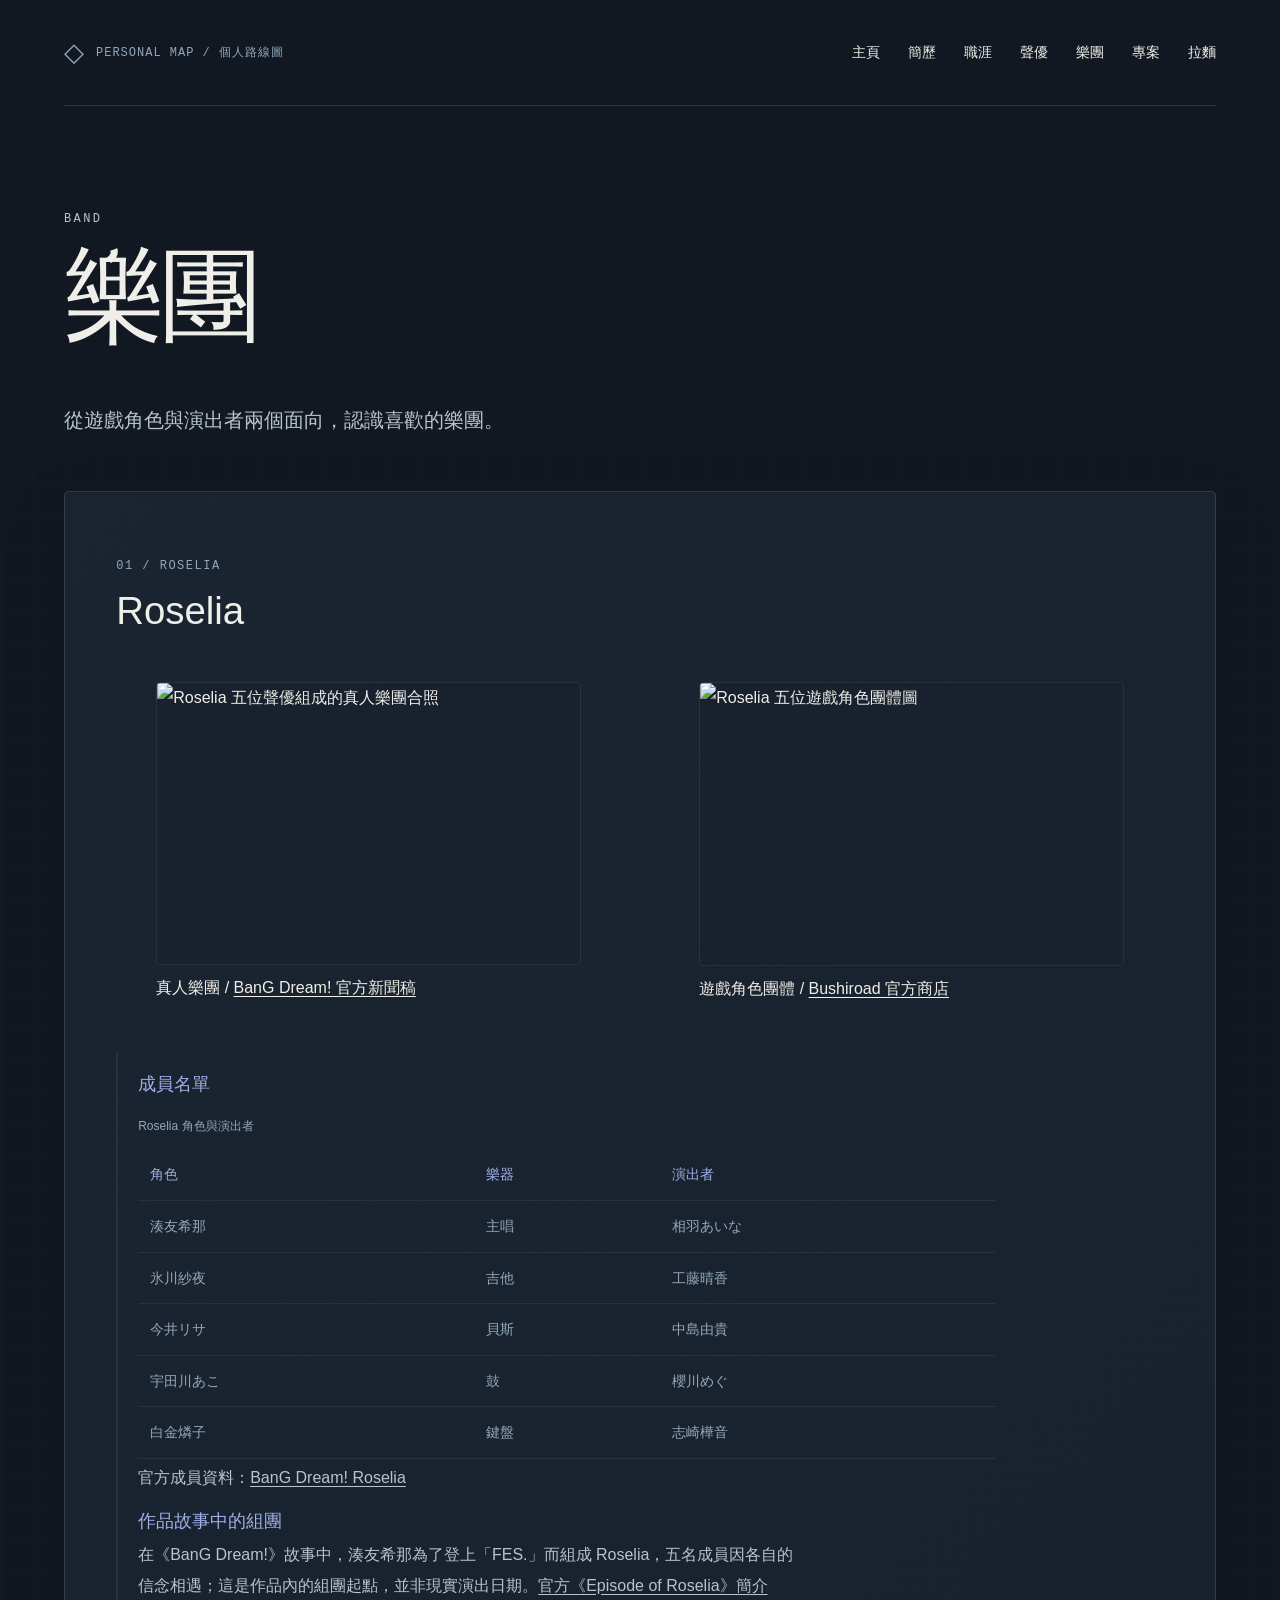
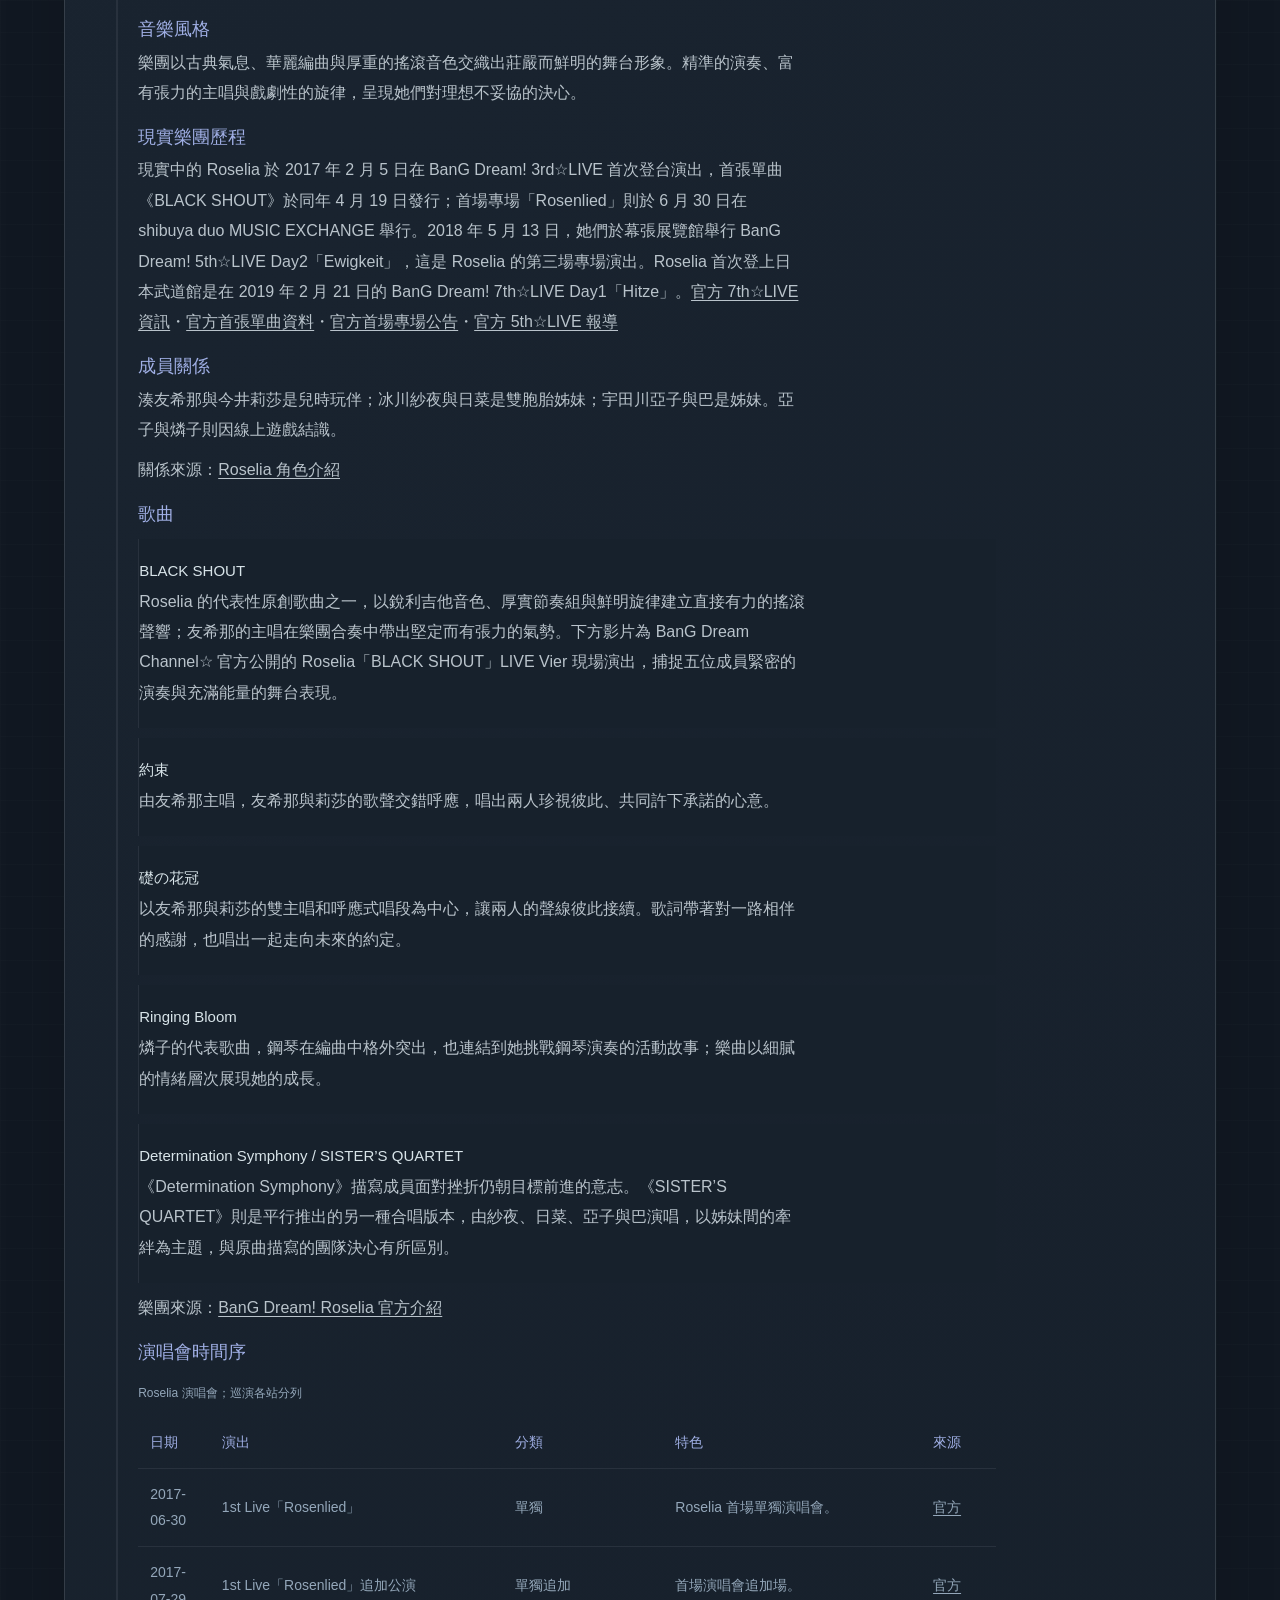
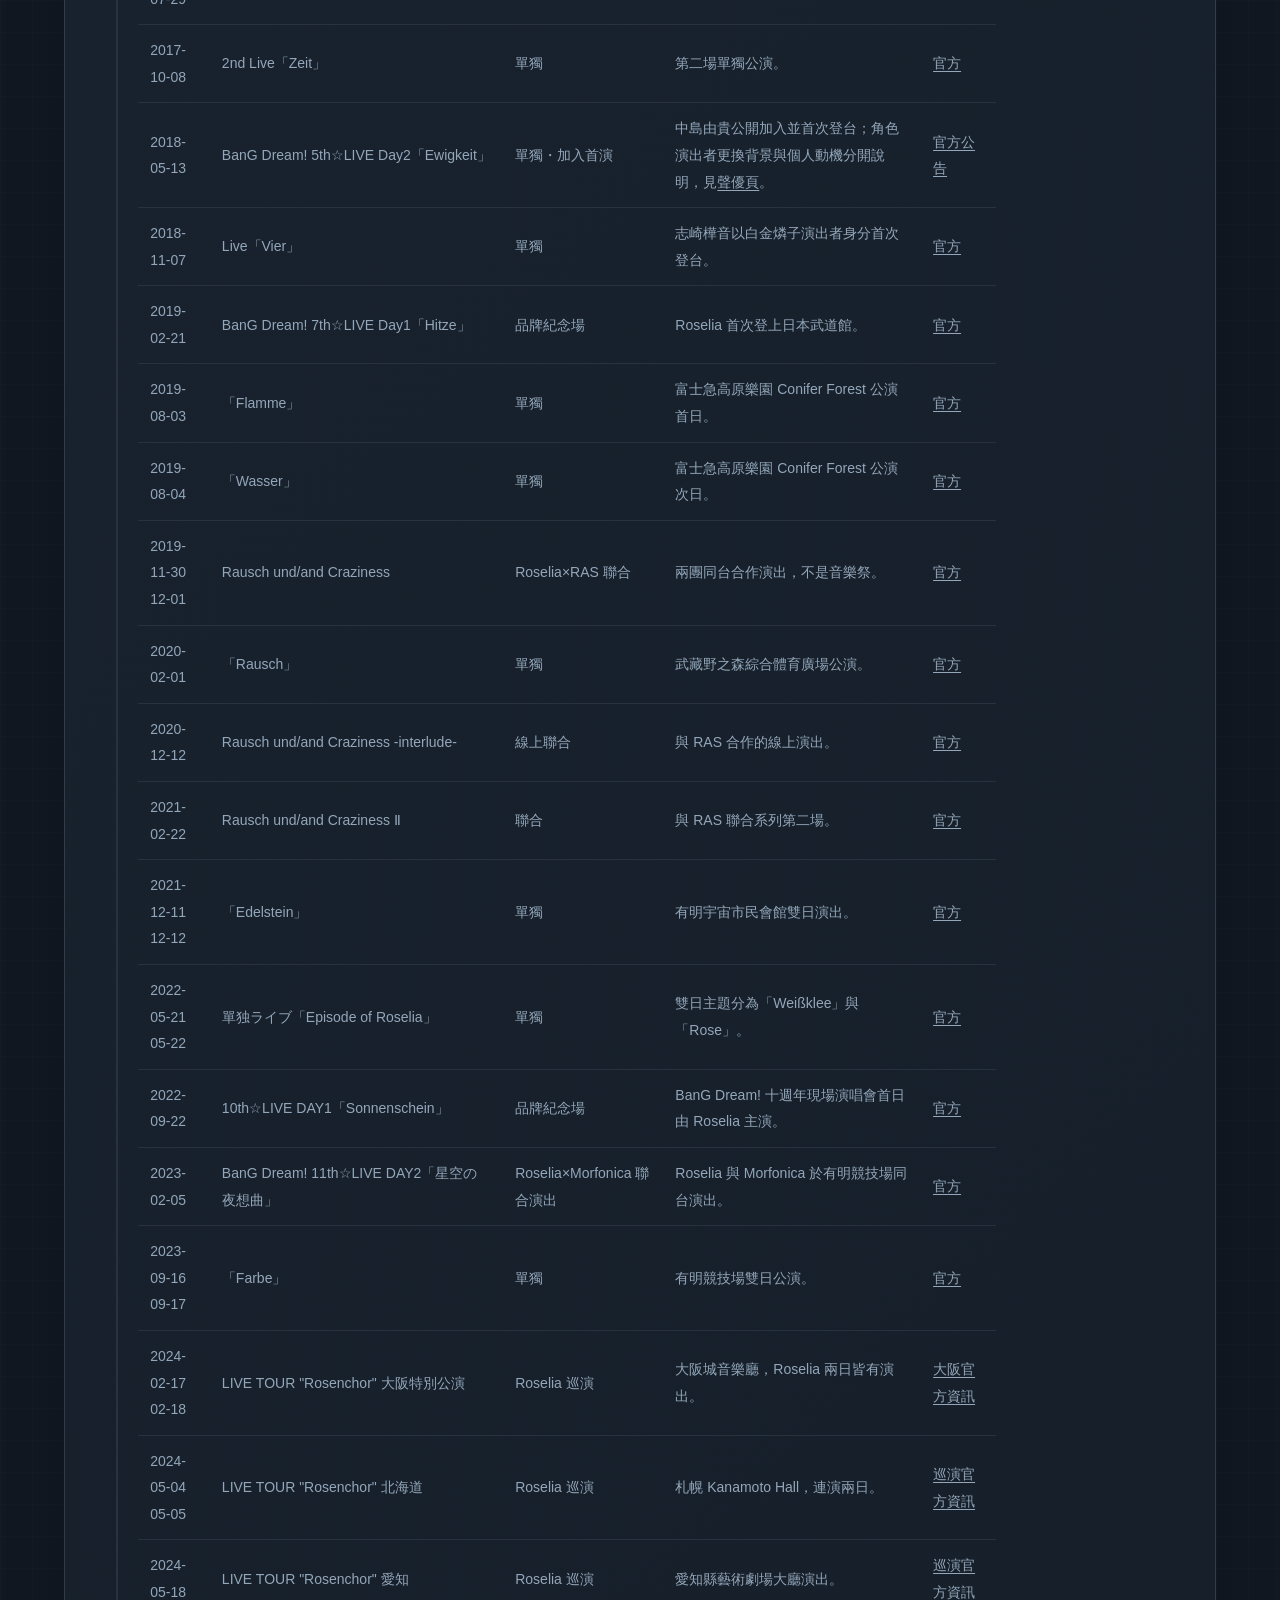
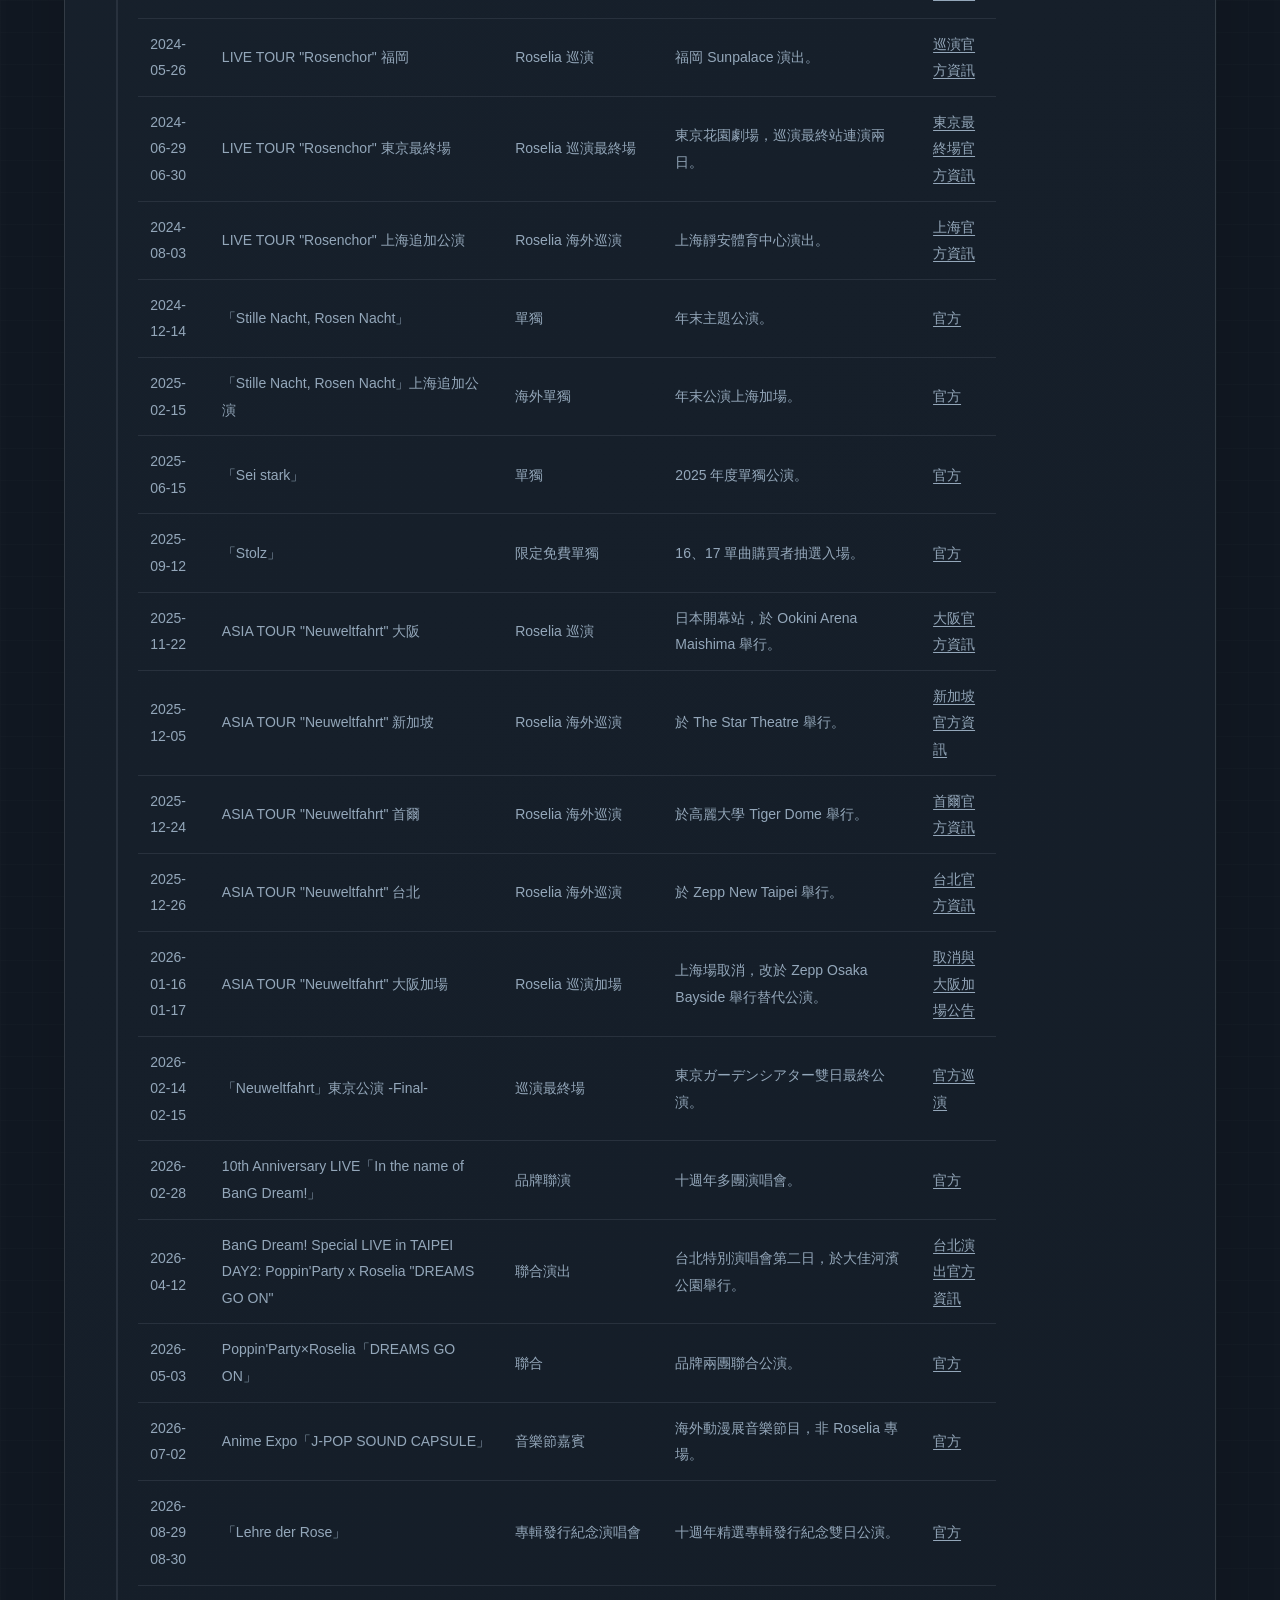
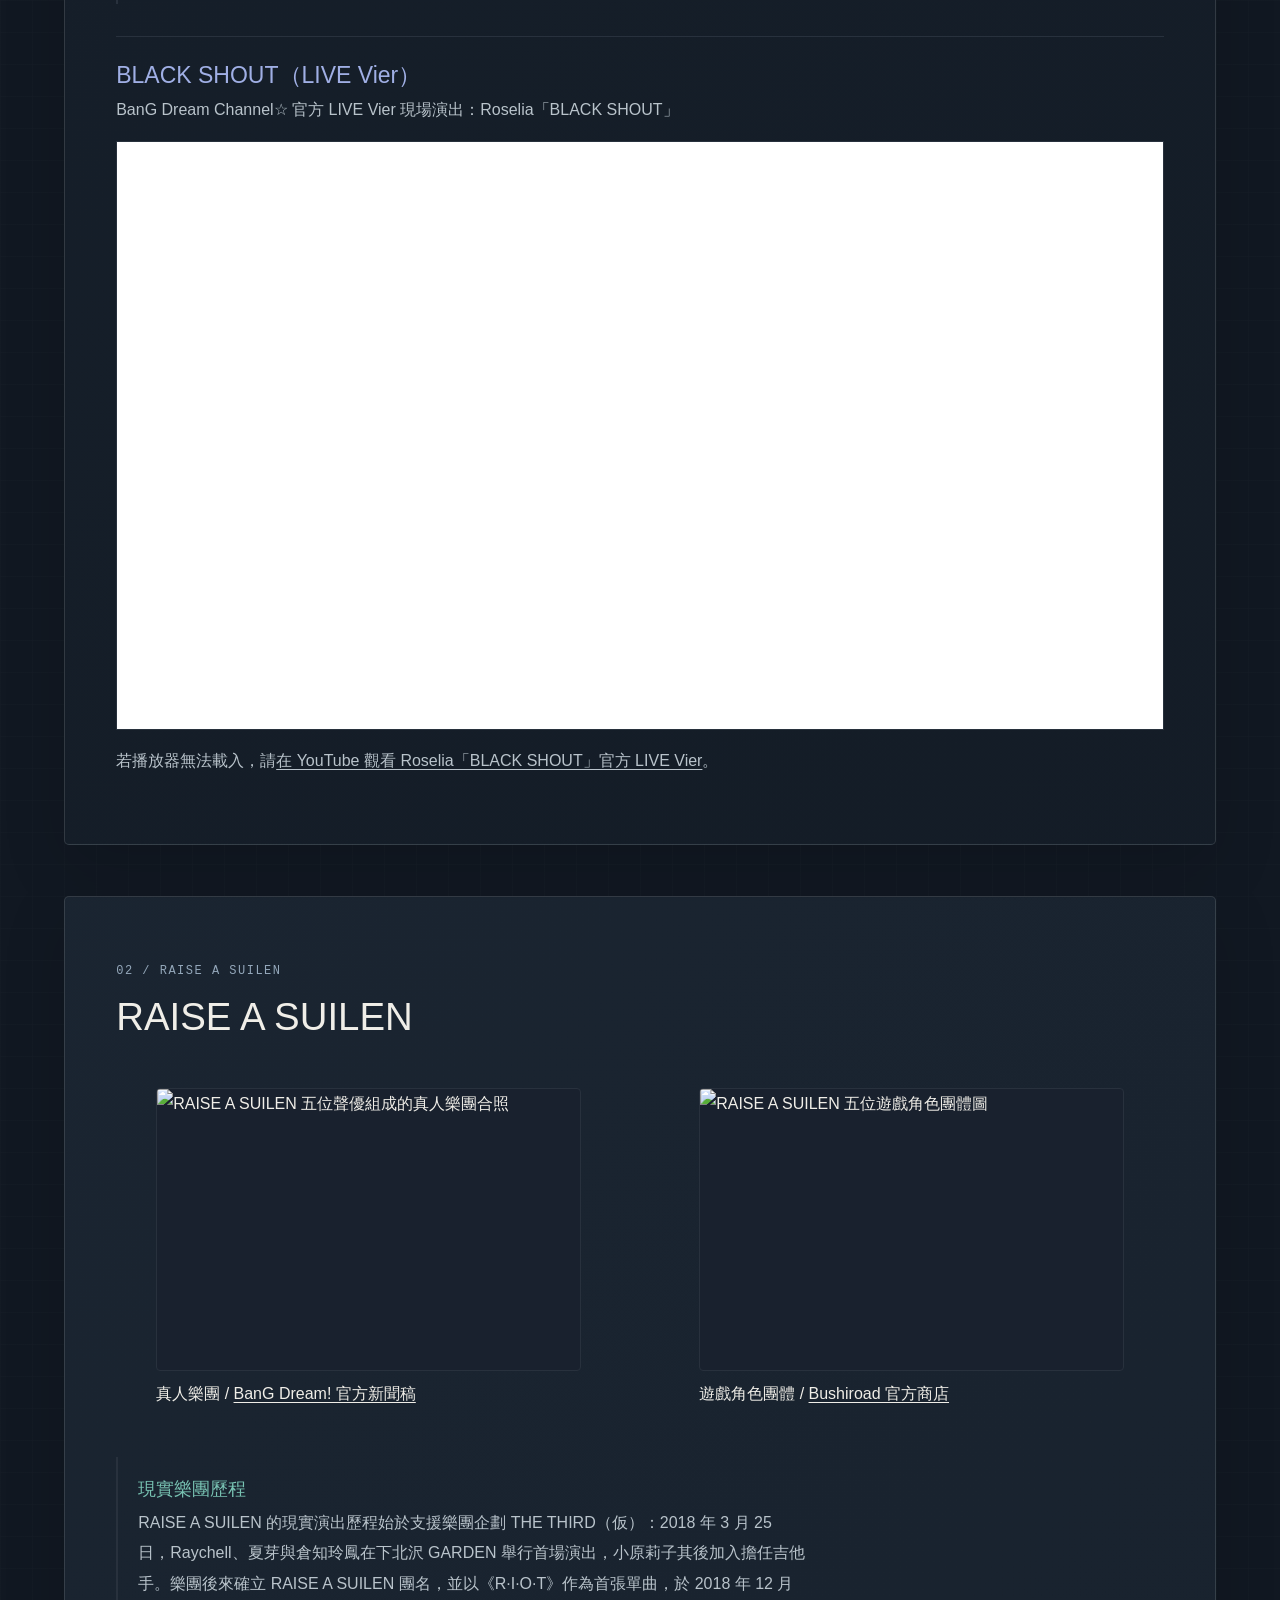
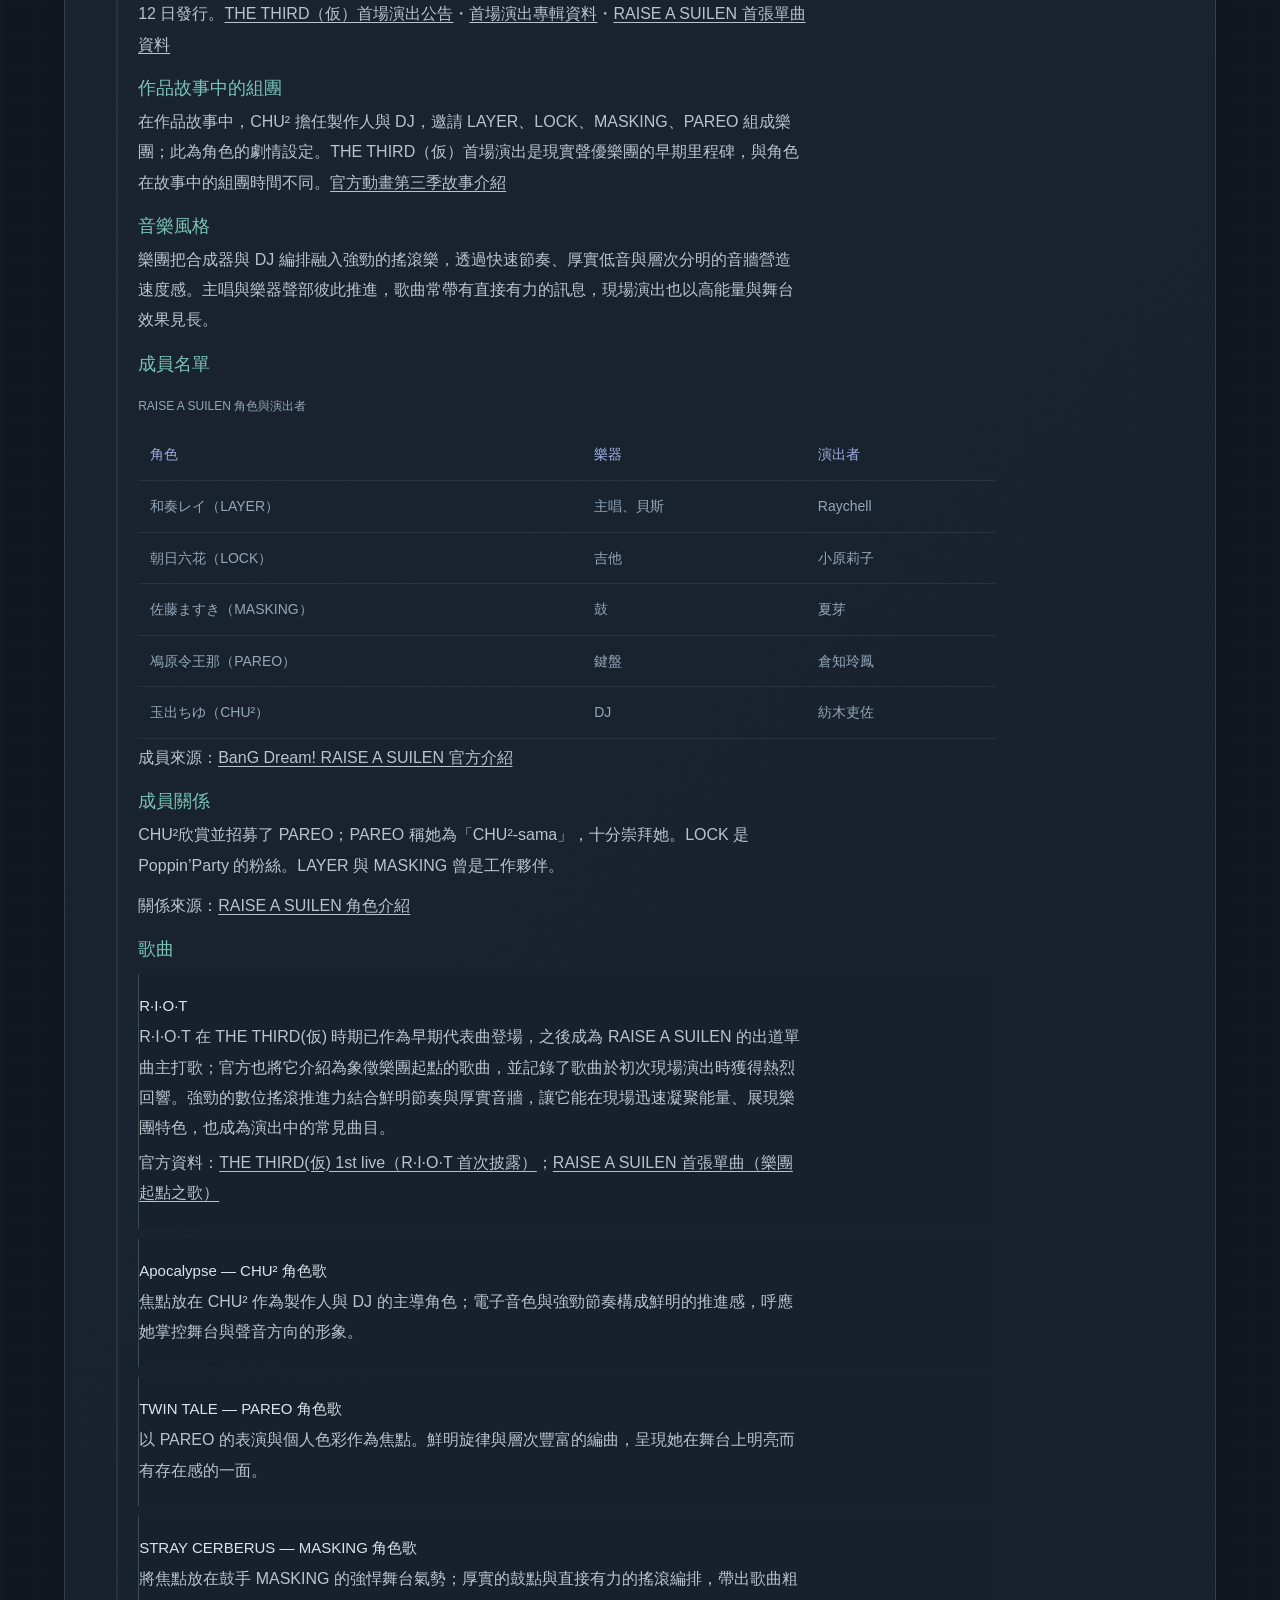
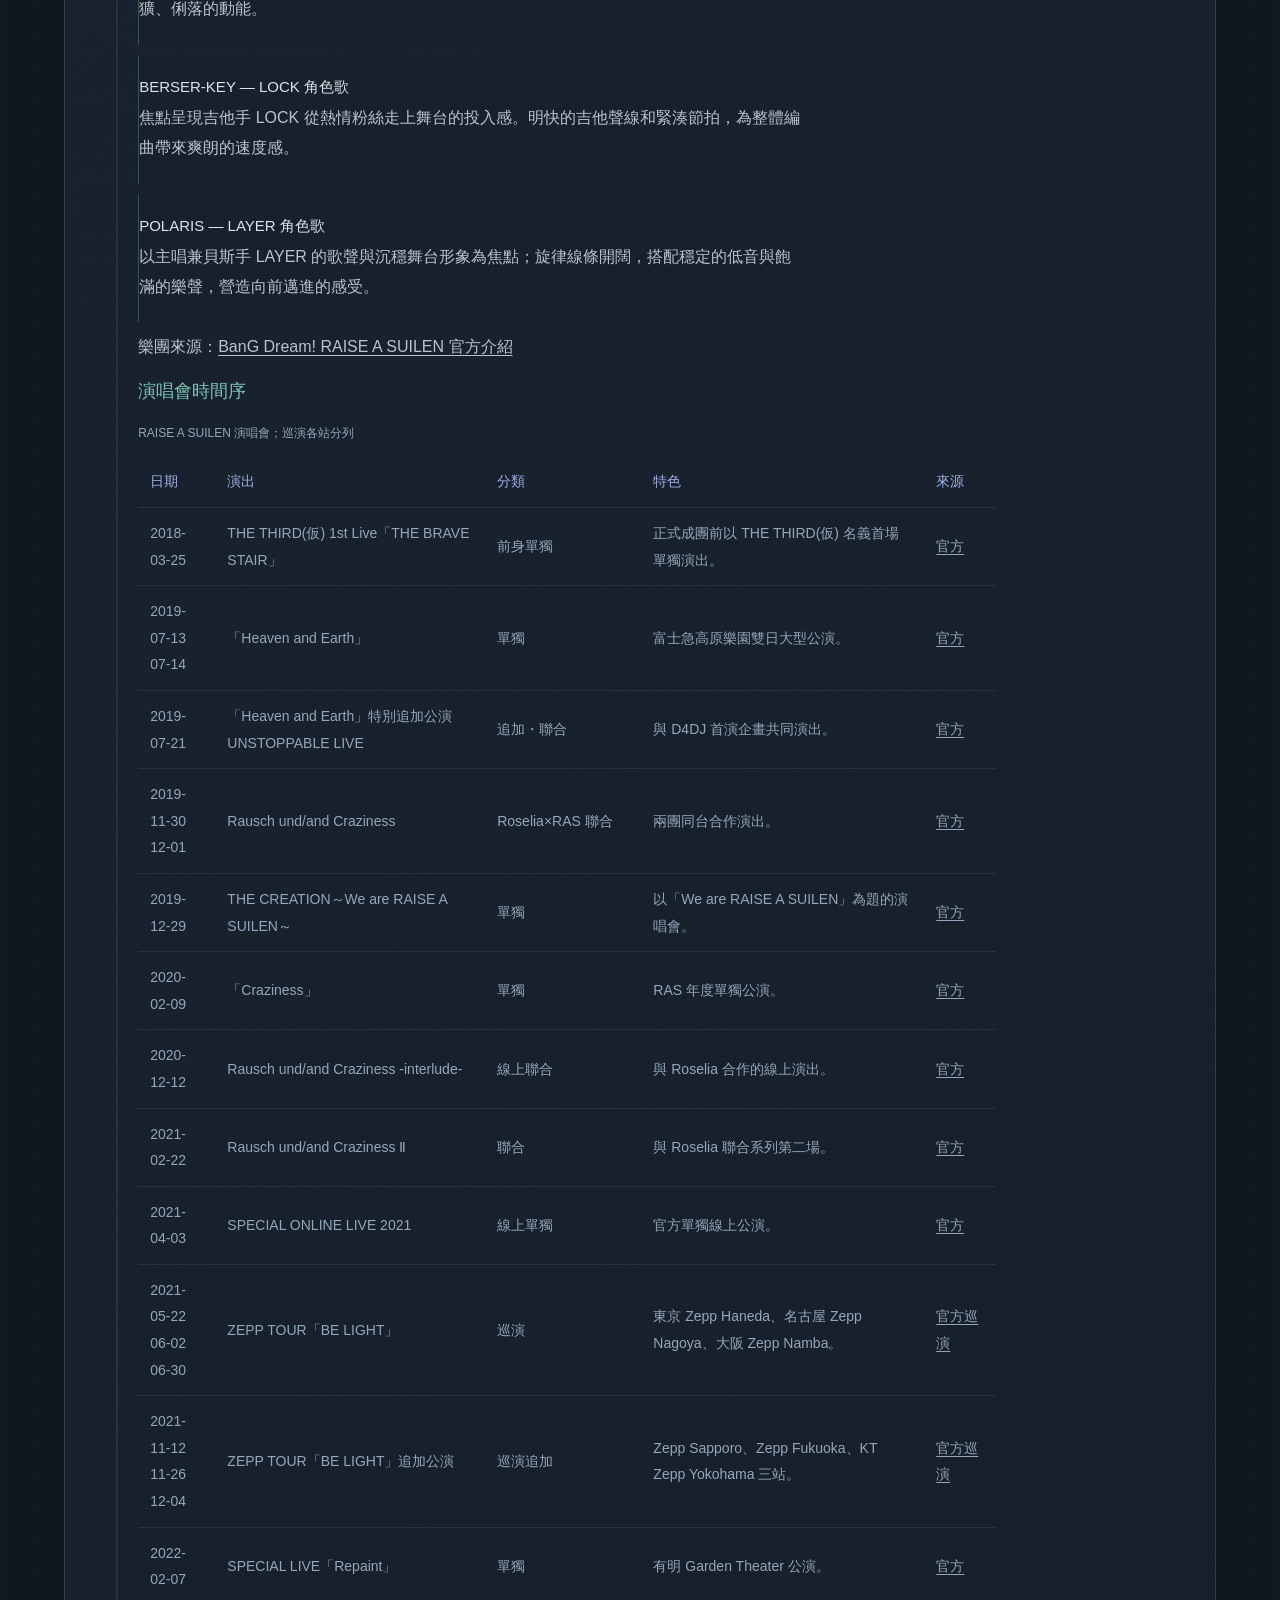
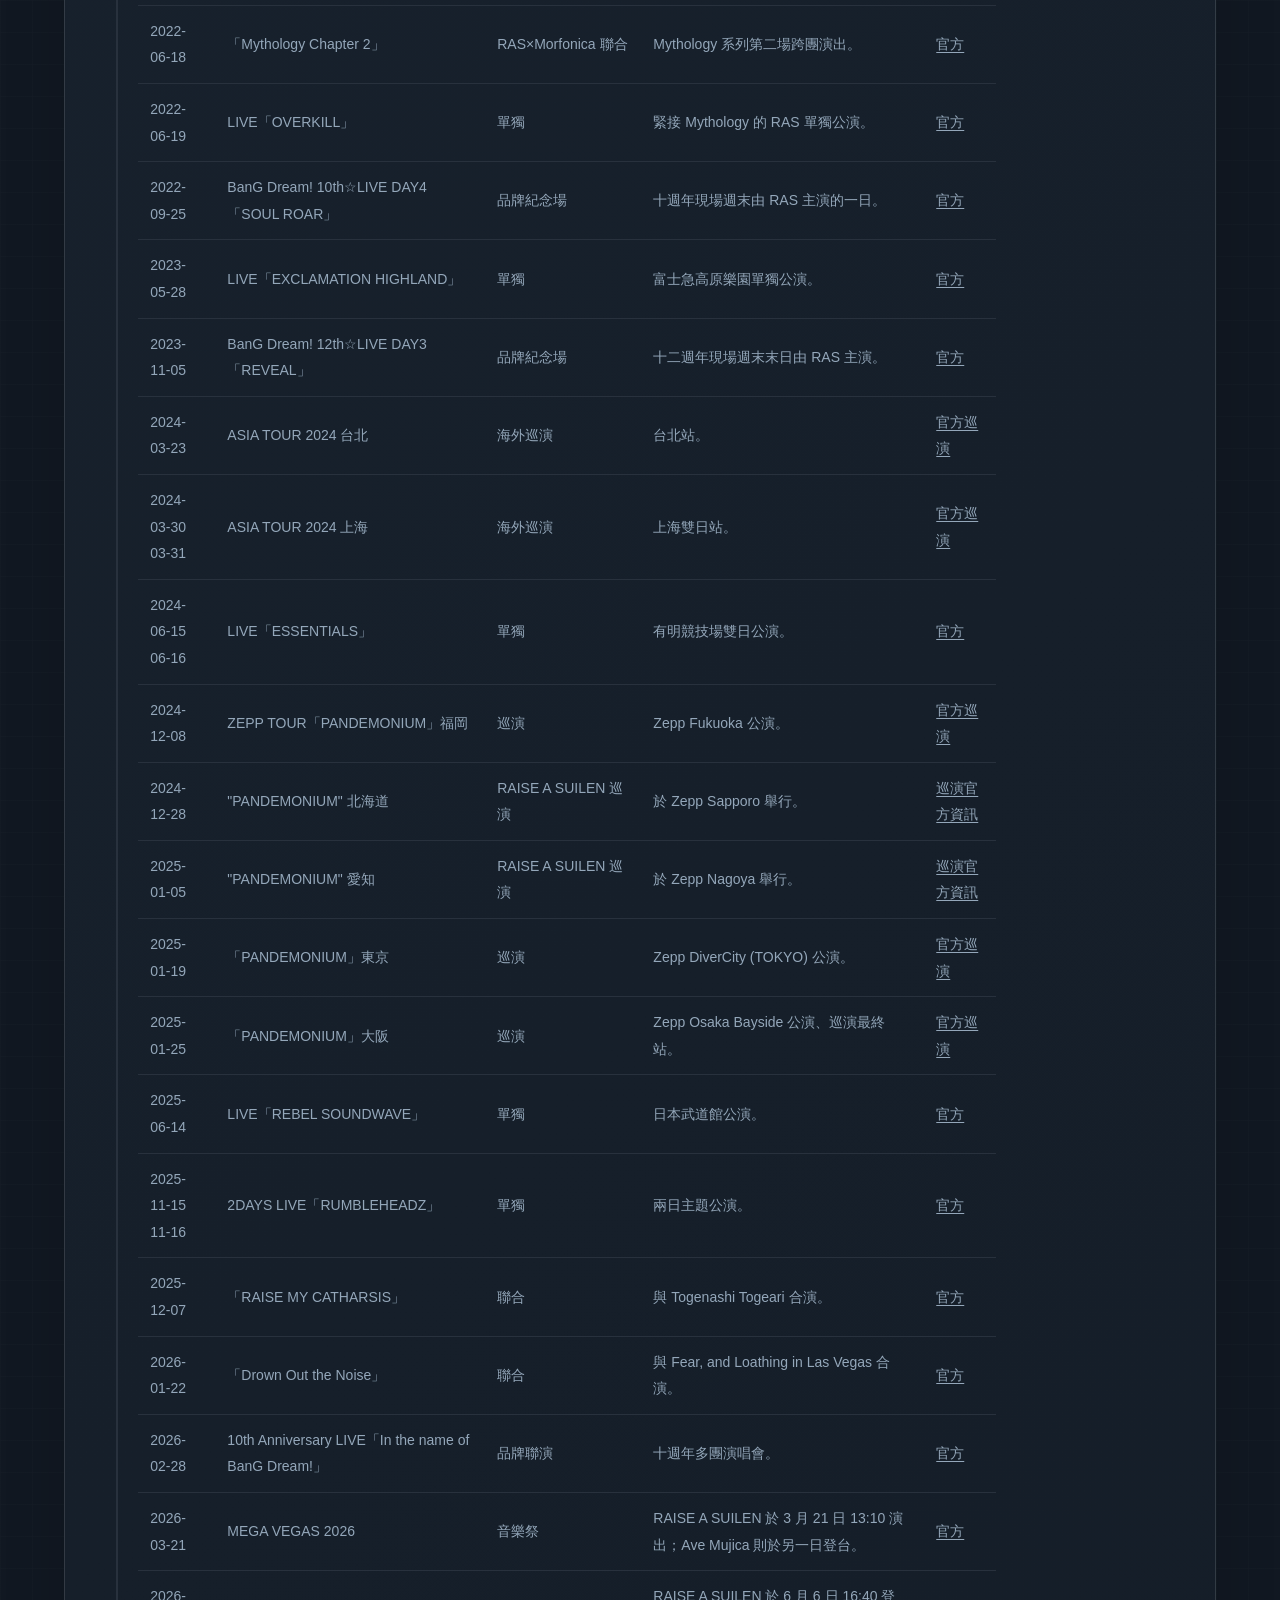
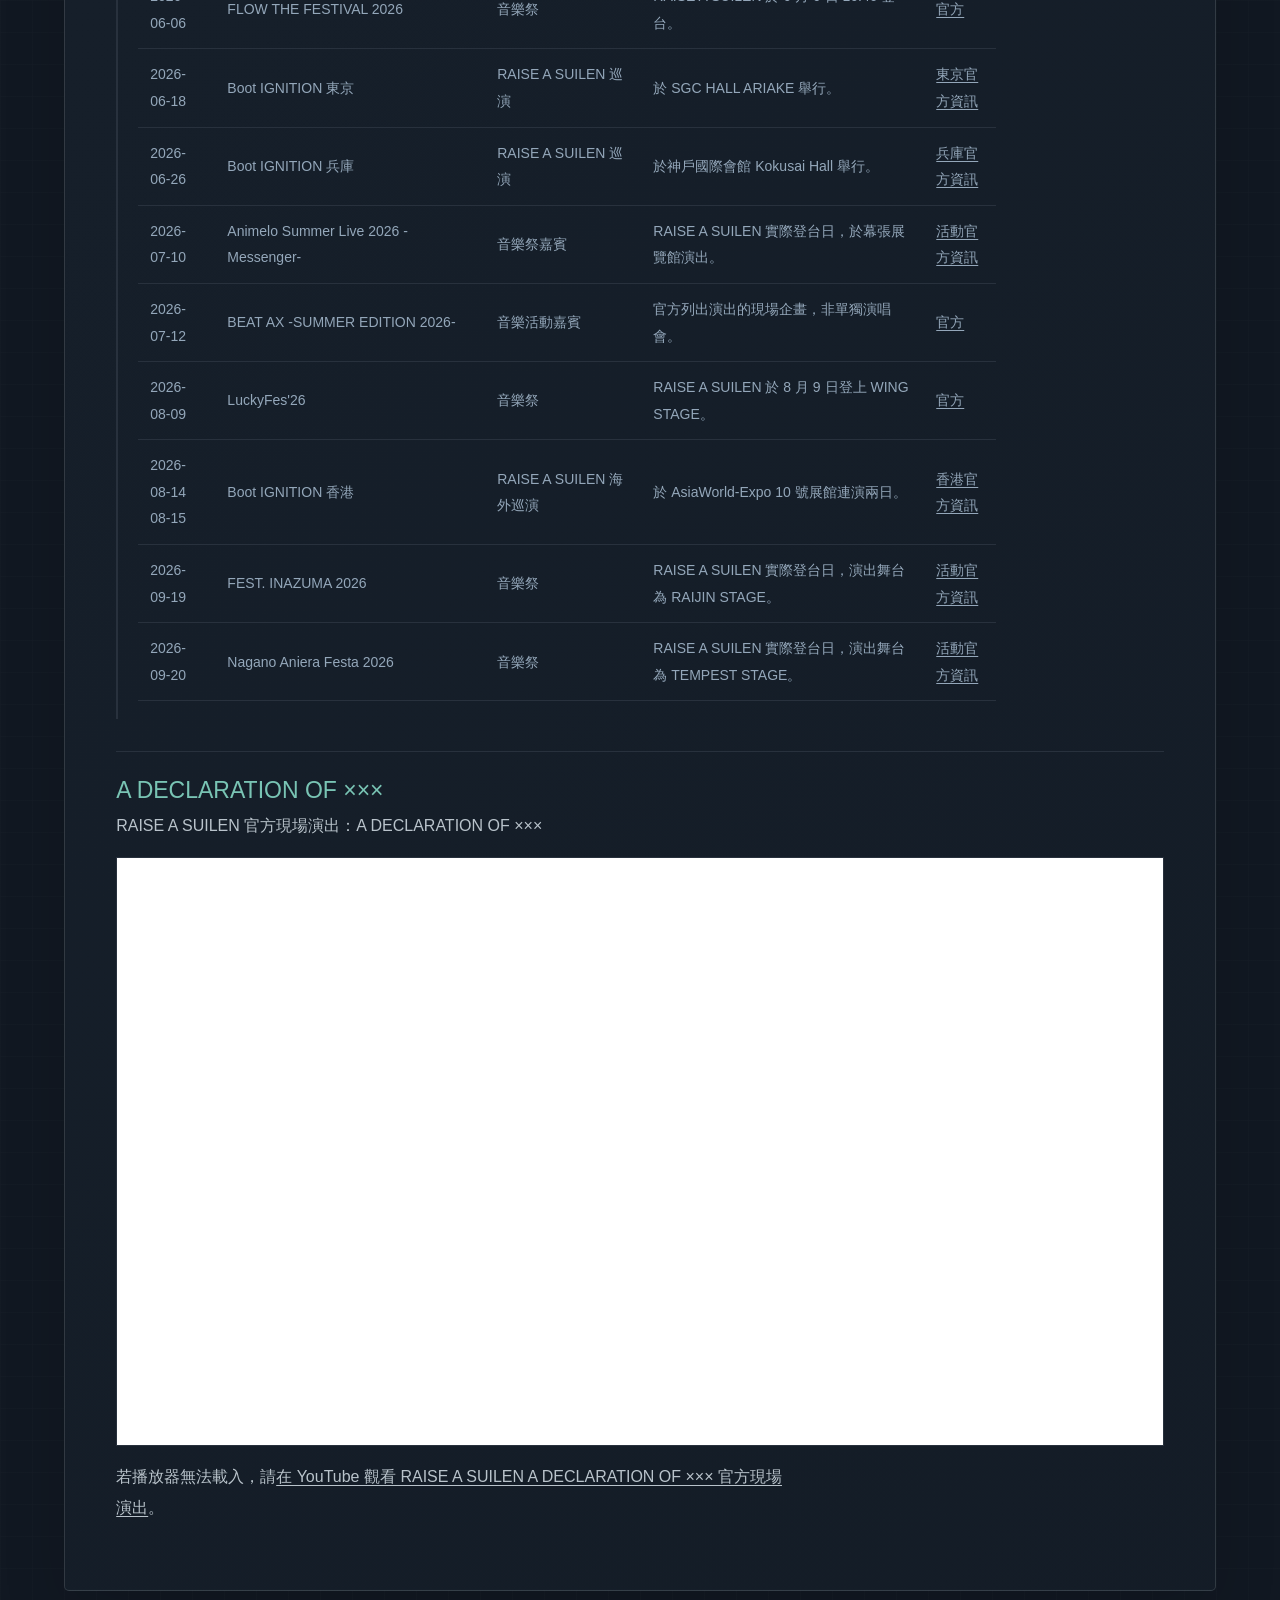
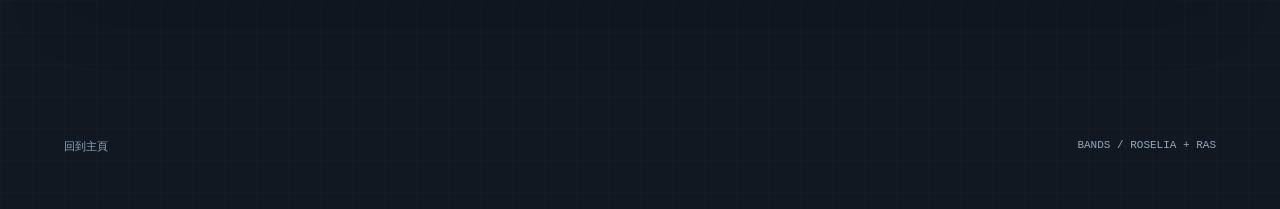
==== commit 47456723: "Add Roselia Morfonica joint live to chronology" ====
--- a/bands.html
+++ b/bands.html
@@ -13,7 +13,7 @@
 <div class="song-entry"><h4>Ringing Bloom</h4><p>燐子的代表歌曲，鋼琴在編曲中格外突出，也連結到她挑戰鋼琴演奏的活動故事；樂曲以細膩的情緒層次展現她的成長。</p></div>
 <div class="song-entry"><h4>Determination Symphony / SISTER&#8217;S QUARTET</h4><p>《Determination Symphony》描寫成員面對挫折仍朝目標前進的意志。《SISTER’S QUARTET》則是平行推出的另一種合唱版本，由紗夜、日菜、亞子與巴演唱，以姊妹間的牽絆為主題，與原曲描寫的團隊決心有所區別。</p></div>
 <p class="source-note">樂團來源：<a href="https://bang-dream.com/artist/roselia/" target="_blank" rel="noopener">BanG Dream! Roselia 官方介紹</a></p><h3>演唱會時間序</h3><div class="member-wrap"><table class="member-table concert-table"><caption>Roselia 演唱會；巡演各站分列</caption><thead><tr><th>日期</th><th>演出</th><th>分類</th><th>特色</th><th>來源</th></tr></thead><tbody>
-<tr><td>2017-06-30</td><td>1st Live「Rosenlied」</td><td>單獨</td><td>Roselia 首場單獨演唱會。</td><td><a href="https://bang-dream.com/events/roselia-1st-live/">官方</a></td></tr><tr><td>2017-07-29</td><td>1st Live「Rosenlied」追加公演</td><td>單獨追加</td><td>首場演唱會追加場。</td><td><a href="https://bang-dream.com/events/roselia-1st-live-rosenlied-add/">官方</a></td></tr><tr><td>2017-10-08</td><td>2nd Live「Zeit」</td><td>單獨</td><td>第二場單獨公演。</td><td><a href="https://bang-dream.com/roselia-2nd-live">官方</a></td></tr><tr><td>2018-05-13</td><td>BanG Dream! 5th☆LIVE Day2「Ewigkeit」</td><td>單獨・加入首演</td><td>中島由貴公開加入並首次登台；角色演出者更換背景與個人動機分開說明，見<a href="voice.html#yuki">聲優頁</a>。</td><td><a href="https://bang-dream.com/news/152/">官方公告</a></td></tr><tr><td>2018-11-07</td><td>Live「Vier」</td><td>單獨</td><td>志崎樺音以白金燐子演出者身分首次登台。</td><td><a href="https://bang-dream.com/events/vier/">官方</a></td></tr><tr><td>2019-02-21</td><td>BanG Dream! 7th☆LIVE Day1「Hitze」</td><td>品牌紀念場</td><td>Roselia 首次登上日本武道館。</td><td><a href="https://bang-dream.com/7th-live/">官方</a></td></tr><tr><td>2019-08-03</td><td>「Flamme」</td><td>單獨</td><td>富士急高原樂園 Conifer Forest 公演首日。</td><td><a href="https://bang-dream.com/rose_sp">官方</a></td></tr><tr><td>2019-08-04</td><td>「Wasser」</td><td>單獨</td><td>富士急高原樂園 Conifer Forest 公演次日。</td><td><a href="https://bang-dream.com/rose_sp">官方</a></td></tr><tr><td>2019-11-30<br>12-01</td><td>Rausch und/and Craziness</td><td>Roselia×RAS 聯合</td><td>兩團同台合作演出，不是音樂祭。</td><td><a href="https://bang-dream.com/events/ruc/">官方</a></td></tr><tr><td>2020-02-01</td><td>「Rausch」</td><td>單獨</td><td>武藏野之森綜合體育廣場公演。</td><td><a href="https://bang-dream.com/events/roselia_rausch/">官方</a></td></tr><tr><td>2020-12-12</td><td>Rausch und/and Craziness -interlude-</td><td>線上聯合</td><td>與 RAS 合作的線上演出。</td><td><a href="https://bang-dream.com/events/ruc_interlude/">官方</a></td></tr><tr><td>2021-02-22</td><td>Rausch und/and Craziness Ⅱ</td><td>聯合</td><td>與 RAS 聯合系列第二場。</td><td><a href="https://bang-dream.com/events/ruc2/">官方</a></td></tr><tr><td>2021-12-11<br>12-12</td><td>「Edelstein」</td><td>單獨</td><td>有明宇宙市民會館雙日演出。</td><td><a href="https://bang-dream.com/events/roselia2021/">官方</a></td></tr><tr><td>2022-05-21<br>05-22</td><td>單独ライブ「Episode of Roselia」</td><td>單獨</td><td>雙日主題分為「Wei&#223;klee」與「Rose」。</td><td><a href="https://bang-dream.com/events/live_eor/">官方</a></td></tr><tr><td>2022-09-22</td><td>10th☆LIVE DAY1「Sonnenschein」</td><td>品牌紀念場</td><td>BanG Dream! 十週年現場演唱會首日由 Roselia 主演。</td><td><a href="https://bang-dream.com/10th-live">官方</a></td></tr><tr><td>2023-09-16<br>09-17</td><td>「Farbe」</td><td>單獨</td><td>有明競技場雙日公演。</td><td><a href="https://bang-dream.com/events/roselia_2023/">官方</a></td></tr><tr><td>2024-02-17<br>02-18</td><td>LIVE TOUR "Rosenchor" 大阪特別公演</td><td>Roselia 巡演</td><td>大阪城音樂廳，Roselia 兩日皆有演出。</td><td><a href="https://bang-dream.com/rosenchor-osaka/" target="_blank" rel="noopener">大阪官方資訊</a></td></tr><tr><td>2024-05-04<br>05-05</td><td>LIVE TOUR "Rosenchor" 北海道</td><td>Roselia 巡演</td><td>札幌 Kanamoto Hall，連演兩日。</td><td><a href="https://bang-dream.com/rosenchor/" target="_blank" rel="noopener">巡演官方資訊</a></td></tr><tr><td>2024-05-18</td><td>LIVE TOUR "Rosenchor" 愛知</td><td>Roselia 巡演</td><td>愛知縣藝術劇場大廳演出。</td><td><a href="https://bang-dream.com/rosenchor/" target="_blank" rel="noopener">巡演官方資訊</a></td></tr><tr><td>2024-05-26</td><td>LIVE TOUR "Rosenchor" 福岡</td><td>Roselia 巡演</td><td>福岡 Sunpalace 演出。</td><td><a href="https://bang-dream.com/rosenchor/" target="_blank" rel="noopener">巡演官方資訊</a></td></tr><tr><td>2024-06-29<br>06-30</td><td>LIVE TOUR "Rosenchor" 東京最終場</td><td>Roselia 巡演最終場</td><td>東京花園劇場，巡演最終站連演兩日。</td><td><a href="https://bang-dream.com/rosenchor-tokyo/" target="_blank" rel="noopener">東京最終場官方資訊</a></td></tr><tr><td>2024-08-03</td><td>LIVE TOUR "Rosenchor" 上海追加公演</td><td>Roselia 海外巡演</td><td>上海靜安體育中心演出。</td><td><a href="https://bang-dream.com/rosenchor-shanghai/" target="_blank" rel="noopener">上海官方資訊</a></td></tr><tr><td>2024-12-14</td><td>「Stille Nacht, Rosen Nacht」</td><td>單獨</td><td>年末主題公演。</td><td><a href="https://bang-dream.com/events/roselia2024winter/">官方</a></td></tr><tr><td>2025-02-15</td><td>「Stille Nacht, Rosen Nacht」上海追加公演</td><td>海外單獨</td><td>年末公演上海加場。</td><td><a href="https://bang-dream.com/events/rosen-nacht_shanghai/">官方</a></td></tr><tr><td>2025-06-15</td><td>「Sei stark」</td><td>單獨</td><td>2025 年度單獨公演。</td><td><a href="https://bang-dream.com/events/roselia2025live/">官方</a></td></tr><tr><td>2025-09-12</td><td>「Stolz」</td><td>限定免費單獨</td><td>16、17 單曲購買者抽選入場。</td><td><a href="https://bang-dream.com/events/roselia_2025free/">官方</a></td></tr><tr><td>2025-11-22</td><td>ASIA TOUR "Neuweltfahrt" 大阪</td><td>Roselia 巡演</td><td>日本開幕站，於 Ookini Arena Maishima 舉行。</td><td><a href="https://bang-dream.com/neuweltfahrt-osaka/" target="_blank" rel="noopener">大阪官方資訊</a></td></tr><tr><td>2025-12-05</td><td>ASIA TOUR "Neuweltfahrt" 新加坡</td><td>Roselia 海外巡演</td><td>於 The Star Theatre 舉行。</td><td><a href="https://bang-dream.com/neuweltfahrt-singapore/" target="_blank" rel="noopener">新加坡官方資訊</a></td></tr><tr><td>2025-12-24</td><td>ASIA TOUR "Neuweltfahrt" 首爾</td><td>Roselia 海外巡演</td><td>於高麗大學 Tiger Dome 舉行。</td><td><a href="https://bang-dream.com/neuweltfahrt-seoul/" target="_blank" rel="noopener">首爾官方資訊</a></td></tr><tr><td>2025-12-26</td><td>ASIA TOUR "Neuweltfahrt" 台北</td><td>Roselia 海外巡演</td><td>於 Zepp New Taipei 舉行。</td><td><a href="https://bang-dream.com/neuweltfahrt-taipei/" target="_blank" rel="noopener">台北官方資訊</a></td></tr><tr><td>2026-01-16<br>01-17</td><td>ASIA TOUR "Neuweltfahrt" 大阪加場</td><td>Roselia 巡演加場</td><td>上海場取消，改於 Zepp Osaka Bayside 舉行替代公演。</td><td><a href="https://bang-dream.com/neuweltfahrt-osaka-202601/" target="_blank" rel="noopener">取消與大阪加場公告</a></td></tr><tr><td>2026-02-14<br>02-15</td><td>「Neuweltfahrt」東京公演 -Final-</td><td>巡演最終場</td><td>東京ガーデンシアター雙日最終公演。</td><td><a href="https://bang-dream.com/neuweltfahrt-tokyo/">官方巡演</a></td></tr><tr><td>2026-02-28</td><td>10th Anniversary LIVE「In the name of BanG Dream!」</td><td>品牌聯演</td><td>十週年多團演唱會。</td><td><a href="https://bang-dream.com/events/bangdream-10th-anniversary-live/">官方</a></td></tr><tr><td>2026-04-12</td><td>BanG Dream! Special LIVE in TAIPEI DAY2: Poppin'Party x Roselia "DREAMS GO ON"</td><td>聯合演出</td><td>台北特別演唱會第二日，於大佳河濱公園舉行。</td><td><a href="https://bang-dream.com/bsl-taipei2026" target="_blank" rel="noopener">台北演出官方資訊</a></td></tr><tr><td>2026-05-03</td><td>Poppin&#039;Party×Roselia「DREAMS GO ON」</td><td>聯合</td><td>品牌兩團聯合公演。</td><td><a href="https://bang-dream.com/events/ppp-roselia2026/">官方</a></td></tr><tr><td>2026-07-02</td><td>Anime Expo「J-POP SOUND CAPSULE」</td><td>音樂節嘉賓</td><td>海外動漫展音樂節目，非 Roselia 專場。</td><td><a href="https://bang-dream.com/events/jsc2026/">官方</a></td></tr><tr><td>2026-08-29<br>08-30</td><td>「Lehre der Rose」</td><td>專輯發行紀念演唱會</td><td>十週年精選專輯發行紀念雙日公演。</td><td><a href="https://bang-dream.com/events/lehre-der-rose/">官方</a></td></tr>
+<tr><td>2017-06-30</td><td>1st Live「Rosenlied」</td><td>單獨</td><td>Roselia 首場單獨演唱會。</td><td><a href="https://bang-dream.com/events/roselia-1st-live/">官方</a></td></tr><tr><td>2017-07-29</td><td>1st Live「Rosenlied」追加公演</td><td>單獨追加</td><td>首場演唱會追加場。</td><td><a href="https://bang-dream.com/events/roselia-1st-live-rosenlied-add/">官方</a></td></tr><tr><td>2017-10-08</td><td>2nd Live「Zeit」</td><td>單獨</td><td>第二場單獨公演。</td><td><a href="https://bang-dream.com/roselia-2nd-live">官方</a></td></tr><tr><td>2018-05-13</td><td>BanG Dream! 5th☆LIVE Day2「Ewigkeit」</td><td>單獨・加入首演</td><td>中島由貴公開加入並首次登台；角色演出者更換背景與個人動機分開說明，見<a href="voice.html#yuki">聲優頁</a>。</td><td><a href="https://bang-dream.com/news/152/">官方公告</a></td></tr><tr><td>2018-11-07</td><td>Live「Vier」</td><td>單獨</td><td>志崎樺音以白金燐子演出者身分首次登台。</td><td><a href="https://bang-dream.com/events/vier/">官方</a></td></tr><tr><td>2019-02-21</td><td>BanG Dream! 7th☆LIVE Day1「Hitze」</td><td>品牌紀念場</td><td>Roselia 首次登上日本武道館。</td><td><a href="https://bang-dream.com/7th-live/">官方</a></td></tr><tr><td>2019-08-03</td><td>「Flamme」</td><td>單獨</td><td>富士急高原樂園 Conifer Forest 公演首日。</td><td><a href="https://bang-dream.com/rose_sp">官方</a></td></tr><tr><td>2019-08-04</td><td>「Wasser」</td><td>單獨</td><td>富士急高原樂園 Conifer Forest 公演次日。</td><td><a href="https://bang-dream.com/rose_sp">官方</a></td></tr><tr><td>2019-11-30<br>12-01</td><td>Rausch und/and Craziness</td><td>Roselia×RAS 聯合</td><td>兩團同台合作演出，不是音樂祭。</td><td><a href="https://bang-dream.com/events/ruc/">官方</a></td></tr><tr><td>2020-02-01</td><td>「Rausch」</td><td>單獨</td><td>武藏野之森綜合體育廣場公演。</td><td><a href="https://bang-dream.com/events/roselia_rausch/">官方</a></td></tr><tr><td>2020-12-12</td><td>Rausch und/and Craziness -interlude-</td><td>線上聯合</td><td>與 RAS 合作的線上演出。</td><td><a href="https://bang-dream.com/events/ruc_interlude/">官方</a></td></tr><tr><td>2021-02-22</td><td>Rausch und/and Craziness Ⅱ</td><td>聯合</td><td>與 RAS 聯合系列第二場。</td><td><a href="https://bang-dream.com/events/ruc2/">官方</a></td></tr><tr><td>2021-12-11<br>12-12</td><td>「Edelstein」</td><td>單獨</td><td>有明宇宙市民會館雙日演出。</td><td><a href="https://bang-dream.com/events/roselia2021/">官方</a></td></tr><tr><td>2022-05-21<br>05-22</td><td>單独ライブ「Episode of Roselia」</td><td>單獨</td><td>雙日主題分為「Wei&#223;klee」與「Rose」。</td><td><a href="https://bang-dream.com/events/live_eor/">官方</a></td></tr><tr><td>2022-09-22</td><td>10th☆LIVE DAY1「Sonnenschein」</td><td>品牌紀念場</td><td>BanG Dream! 十週年現場演唱會首日由 Roselia 主演。</td><td><a href="https://bang-dream.com/10th-live">官方</a></td></tr><tr><td>2023-02-05</td><td>BanG Dream! 11th☆LIVE DAY2「星空の夜想曲」</td><td>Roselia×Morfonica 聯合演出</td><td>Roselia 與 Morfonica 於有明競技場同台演出。</td><td><a href="https://bang-dream.com/11th-live/">官方</a></td></tr><tr><td>2023-09-16<br>09-17</td><td>「Farbe」</td><td>單獨</td><td>有明競技場雙日公演。</td><td><a href="https://bang-dream.com/events/roselia_2023/">官方</a></td></tr><tr><td>2024-02-17<br>02-18</td><td>LIVE TOUR "Rosenchor" 大阪特別公演</td><td>Roselia 巡演</td><td>大阪城音樂廳，Roselia 兩日皆有演出。</td><td><a href="https://bang-dream.com/rosenchor-osaka/" target="_blank" rel="noopener">大阪官方資訊</a></td></tr><tr><td>2024-05-04<br>05-05</td><td>LIVE TOUR "Rosenchor" 北海道</td><td>Roselia 巡演</td><td>札幌 Kanamoto Hall，連演兩日。</td><td><a href="https://bang-dream.com/rosenchor/" target="_blank" rel="noopener">巡演官方資訊</a></td></tr><tr><td>2024-05-18</td><td>LIVE TOUR "Rosenchor" 愛知</td><td>Roselia 巡演</td><td>愛知縣藝術劇場大廳演出。</td><td><a href="https://bang-dream.com/rosenchor/" target="_blank" rel="noopener">巡演官方資訊</a></td></tr><tr><td>2024-05-26</td><td>LIVE TOUR "Rosenchor" 福岡</td><td>Roselia 巡演</td><td>福岡 Sunpalace 演出。</td><td><a href="https://bang-dream.com/rosenchor/" target="_blank" rel="noopener">巡演官方資訊</a></td></tr><tr><td>2024-06-29<br>06-30</td><td>LIVE TOUR "Rosenchor" 東京最終場</td><td>Roselia 巡演最終場</td><td>東京花園劇場，巡演最終站連演兩日。</td><td><a href="https://bang-dream.com/rosenchor-tokyo/" target="_blank" rel="noopener">東京最終場官方資訊</a></td></tr><tr><td>2024-08-03</td><td>LIVE TOUR "Rosenchor" 上海追加公演</td><td>Roselia 海外巡演</td><td>上海靜安體育中心演出。</td><td><a href="https://bang-dream.com/rosenchor-shanghai/" target="_blank" rel="noopener">上海官方資訊</a></td></tr><tr><td>2024-12-14</td><td>「Stille Nacht, Rosen Nacht」</td><td>單獨</td><td>年末主題公演。</td><td><a href="https://bang-dream.com/events/roselia2024winter/">官方</a></td></tr><tr><td>2025-02-15</td><td>「Stille Nacht, Rosen Nacht」上海追加公演</td><td>海外單獨</td><td>年末公演上海加場。</td><td><a href="https://bang-dream.com/events/rosen-nacht_shanghai/">官方</a></td></tr><tr><td>2025-06-15</td><td>「Sei stark」</td><td>單獨</td><td>2025 年度單獨公演。</td><td><a href="https://bang-dream.com/events/roselia2025live/">官方</a></td></tr><tr><td>2025-09-12</td><td>「Stolz」</td><td>限定免費單獨</td><td>16、17 單曲購買者抽選入場。</td><td><a href="https://bang-dream.com/events/roselia_2025free/">官方</a></td></tr><tr><td>2025-11-22</td><td>ASIA TOUR "Neuweltfahrt" 大阪</td><td>Roselia 巡演</td><td>日本開幕站，於 Ookini Arena Maishima 舉行。</td><td><a href="https://bang-dream.com/neuweltfahrt-osaka/" target="_blank" rel="noopener">大阪官方資訊</a></td></tr><tr><td>2025-12-05</td><td>ASIA TOUR "Neuweltfahrt" 新加坡</td><td>Roselia 海外巡演</td><td>於 The Star Theatre 舉行。</td><td><a href="https://bang-dream.com/neuweltfahrt-singapore/" target="_blank" rel="noopener">新加坡官方資訊</a></td></tr><tr><td>2025-12-24</td><td>ASIA TOUR "Neuweltfahrt" 首爾</td><td>Roselia 海外巡演</td><td>於高麗大學 Tiger Dome 舉行。</td><td><a href="https://bang-dream.com/neuweltfahrt-seoul/" target="_blank" rel="noopener">首爾官方資訊</a></td></tr><tr><td>2025-12-26</td><td>ASIA TOUR "Neuweltfahrt" 台北</td><td>Roselia 海外巡演</td><td>於 Zepp New Taipei 舉行。</td><td><a href="https://bang-dream.com/neuweltfahrt-taipei/" target="_blank" rel="noopener">台北官方資訊</a></td></tr><tr><td>2026-01-16<br>01-17</td><td>ASIA TOUR "Neuweltfahrt" 大阪加場</td><td>Roselia 巡演加場</td><td>上海場取消，改於 Zepp Osaka Bayside 舉行替代公演。</td><td><a href="https://bang-dream.com/neuweltfahrt-osaka-202601/" target="_blank" rel="noopener">取消與大阪加場公告</a></td></tr><tr><td>2026-02-14<br>02-15</td><td>「Neuweltfahrt」東京公演 -Final-</td><td>巡演最終場</td><td>東京ガーデンシアター雙日最終公演。</td><td><a href="https://bang-dream.com/neuweltfahrt-tokyo/">官方巡演</a></td></tr><tr><td>2026-02-28</td><td>10th Anniversary LIVE「In the name of BanG Dream!」</td><td>品牌聯演</td><td>十週年多團演唱會。</td><td><a href="https://bang-dream.com/events/bangdream-10th-anniversary-live/">官方</a></td></tr><tr><td>2026-04-12</td><td>BanG Dream! Special LIVE in TAIPEI DAY2: Poppin'Party x Roselia "DREAMS GO ON"</td><td>聯合演出</td><td>台北特別演唱會第二日，於大佳河濱公園舉行。</td><td><a href="https://bang-dream.com/bsl-taipei2026" target="_blank" rel="noopener">台北演出官方資訊</a></td></tr><tr><td>2026-05-03</td><td>Poppin&#039;Party×Roselia「DREAMS GO ON」</td><td>聯合</td><td>品牌兩團聯合公演。</td><td><a href="https://bang-dream.com/events/ppp-roselia2026/">官方</a></td></tr><tr><td>2026-07-02</td><td>Anime Expo「J-POP SOUND CAPSULE」</td><td>音樂節嘉賓</td><td>海外動漫展音樂節目，非 Roselia 專場。</td><td><a href="https://bang-dream.com/events/jsc2026/">官方</a></td></tr><tr><td>2026-08-29<br>08-30</td><td>「Lehre der Rose」</td><td>專輯發行紀念演唱會</td><td>十週年精選專輯發行紀念雙日公演。</td><td><a href="https://bang-dream.com/events/lehre-der-rose/">官方</a></td></tr>
 </tbody></table></div></div>
 
 
